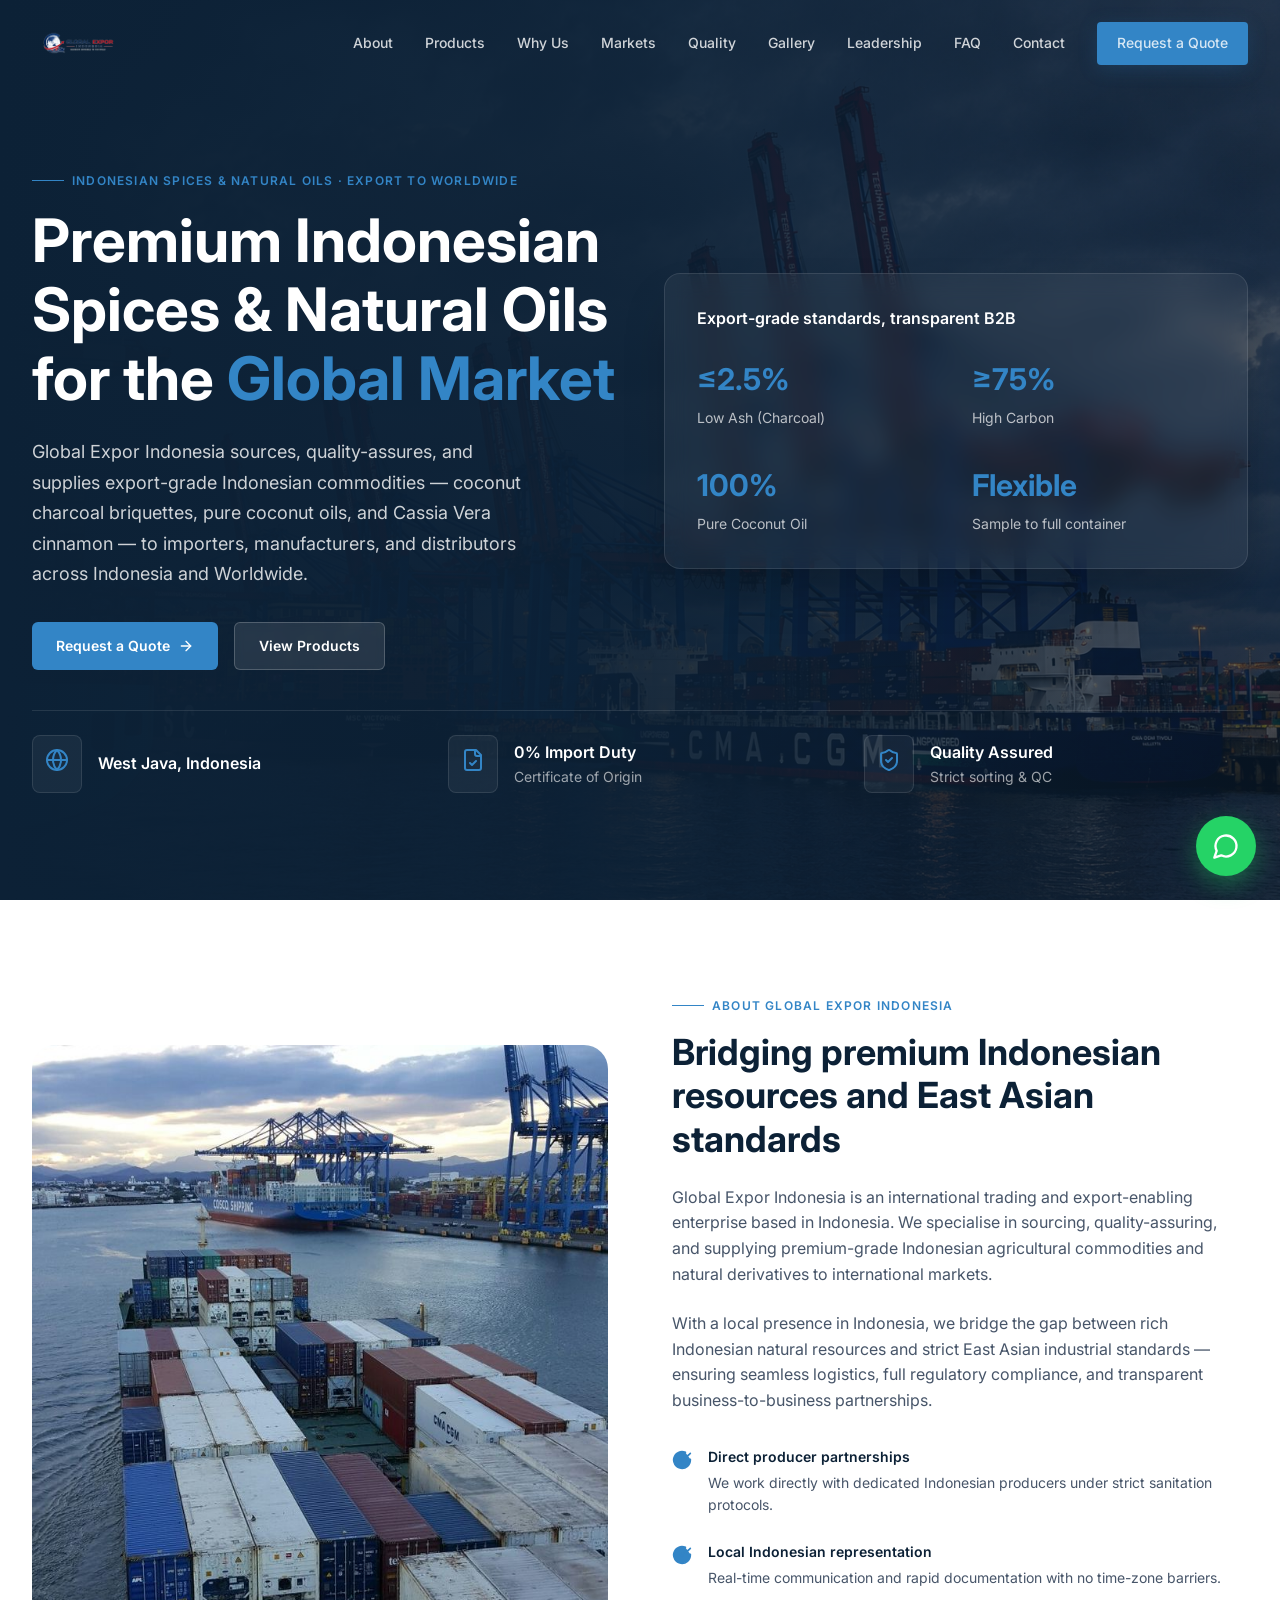
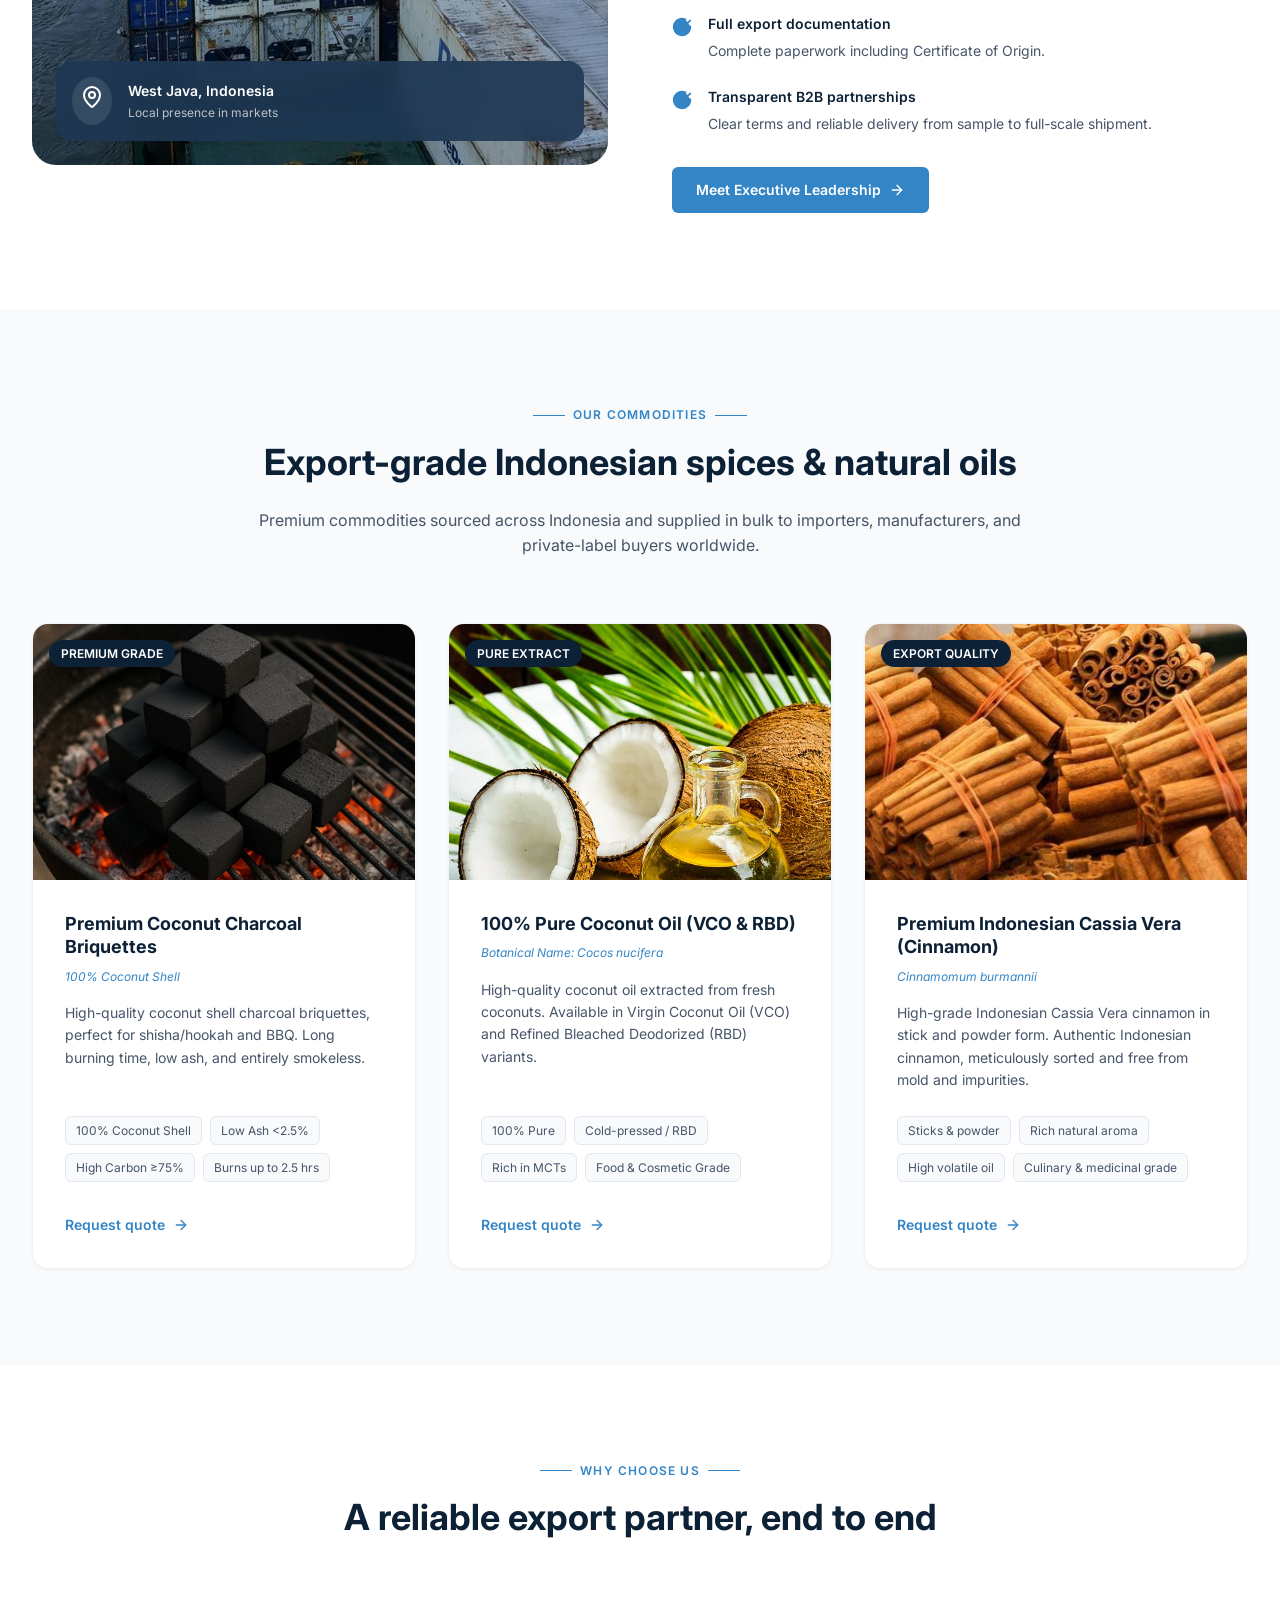
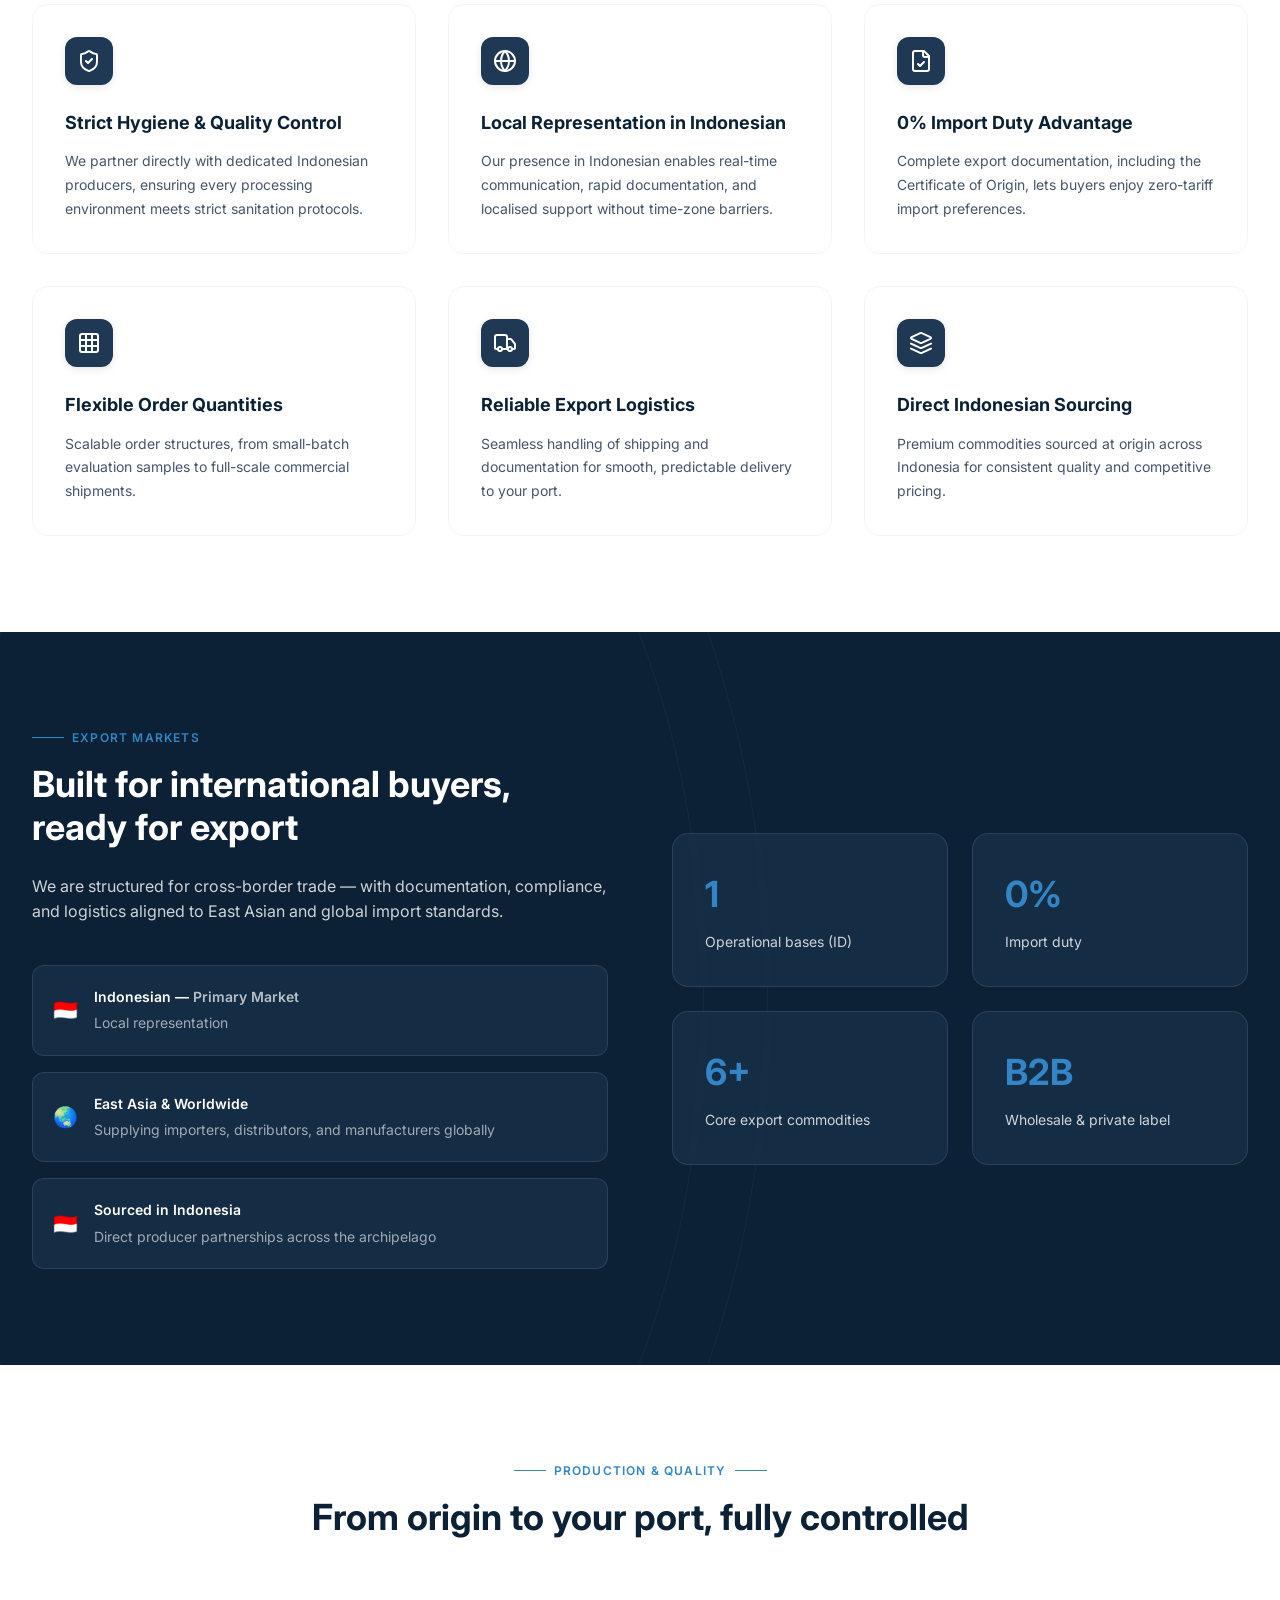
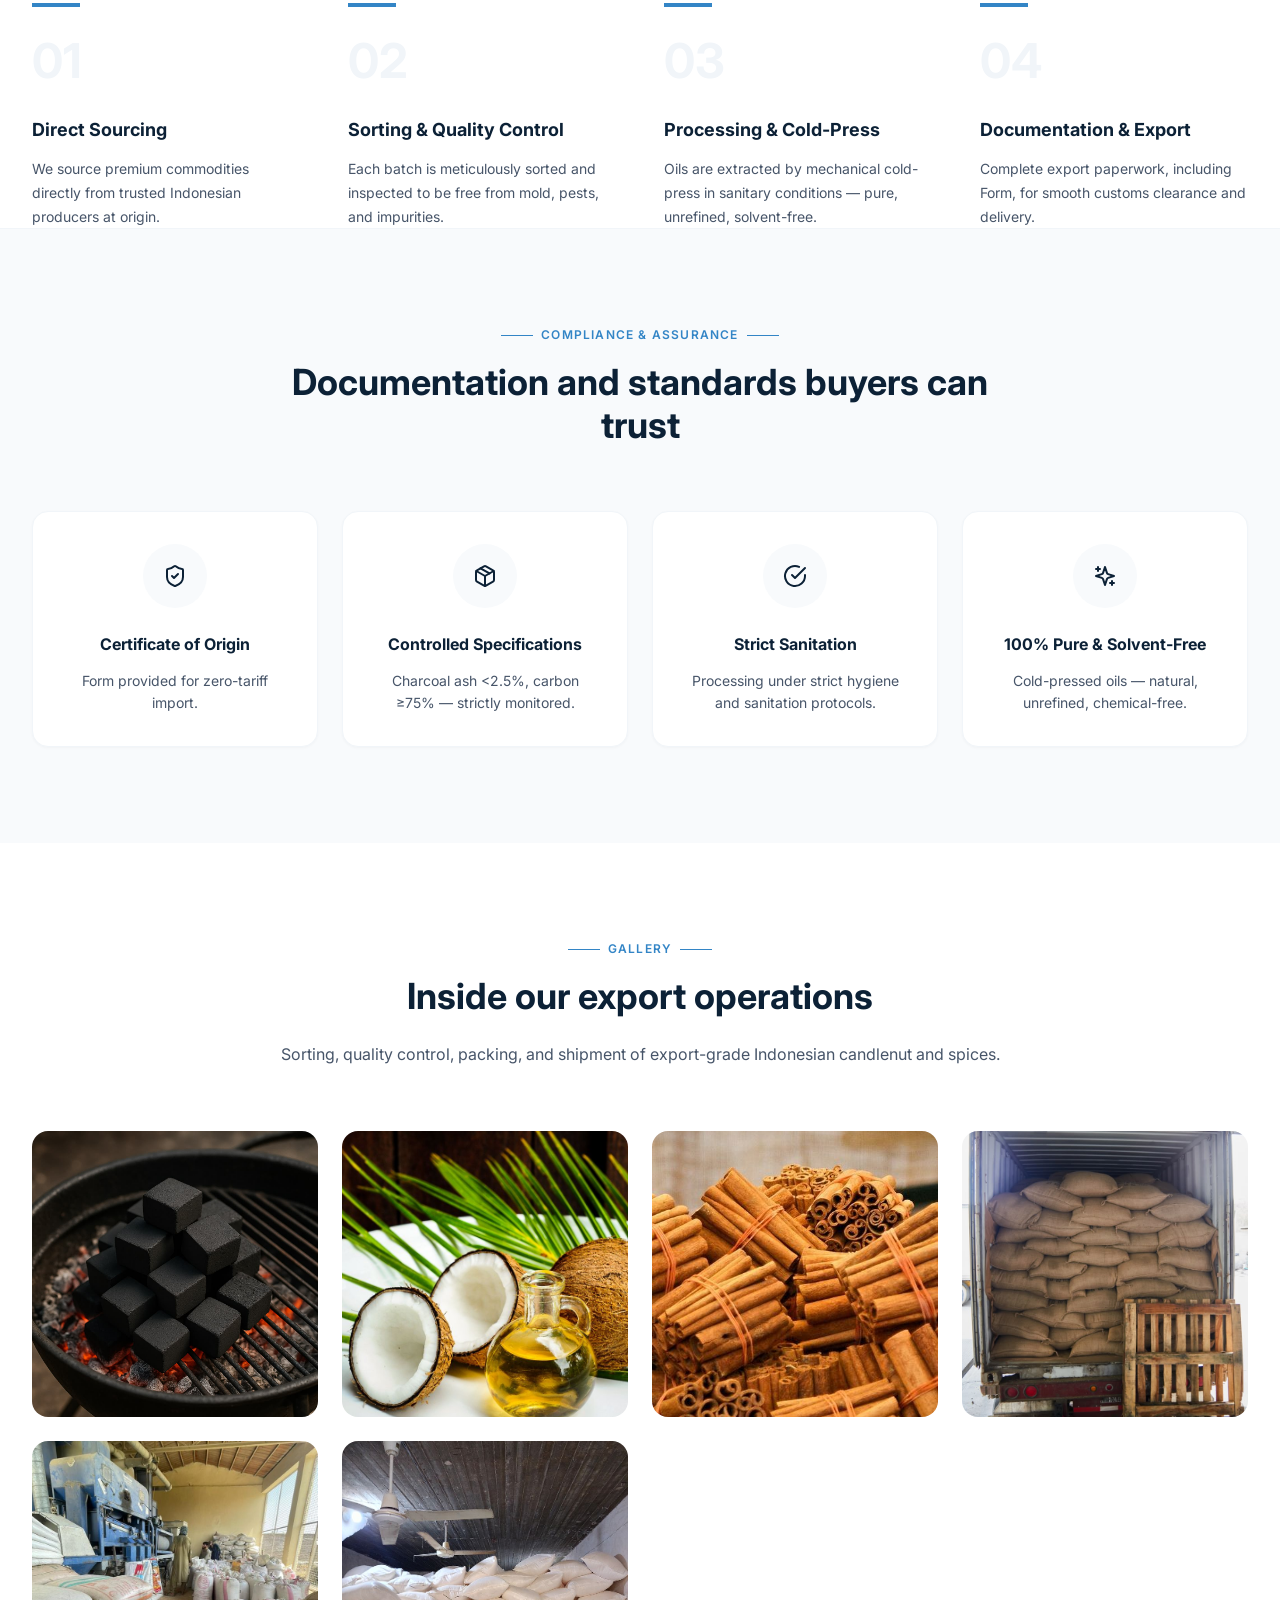
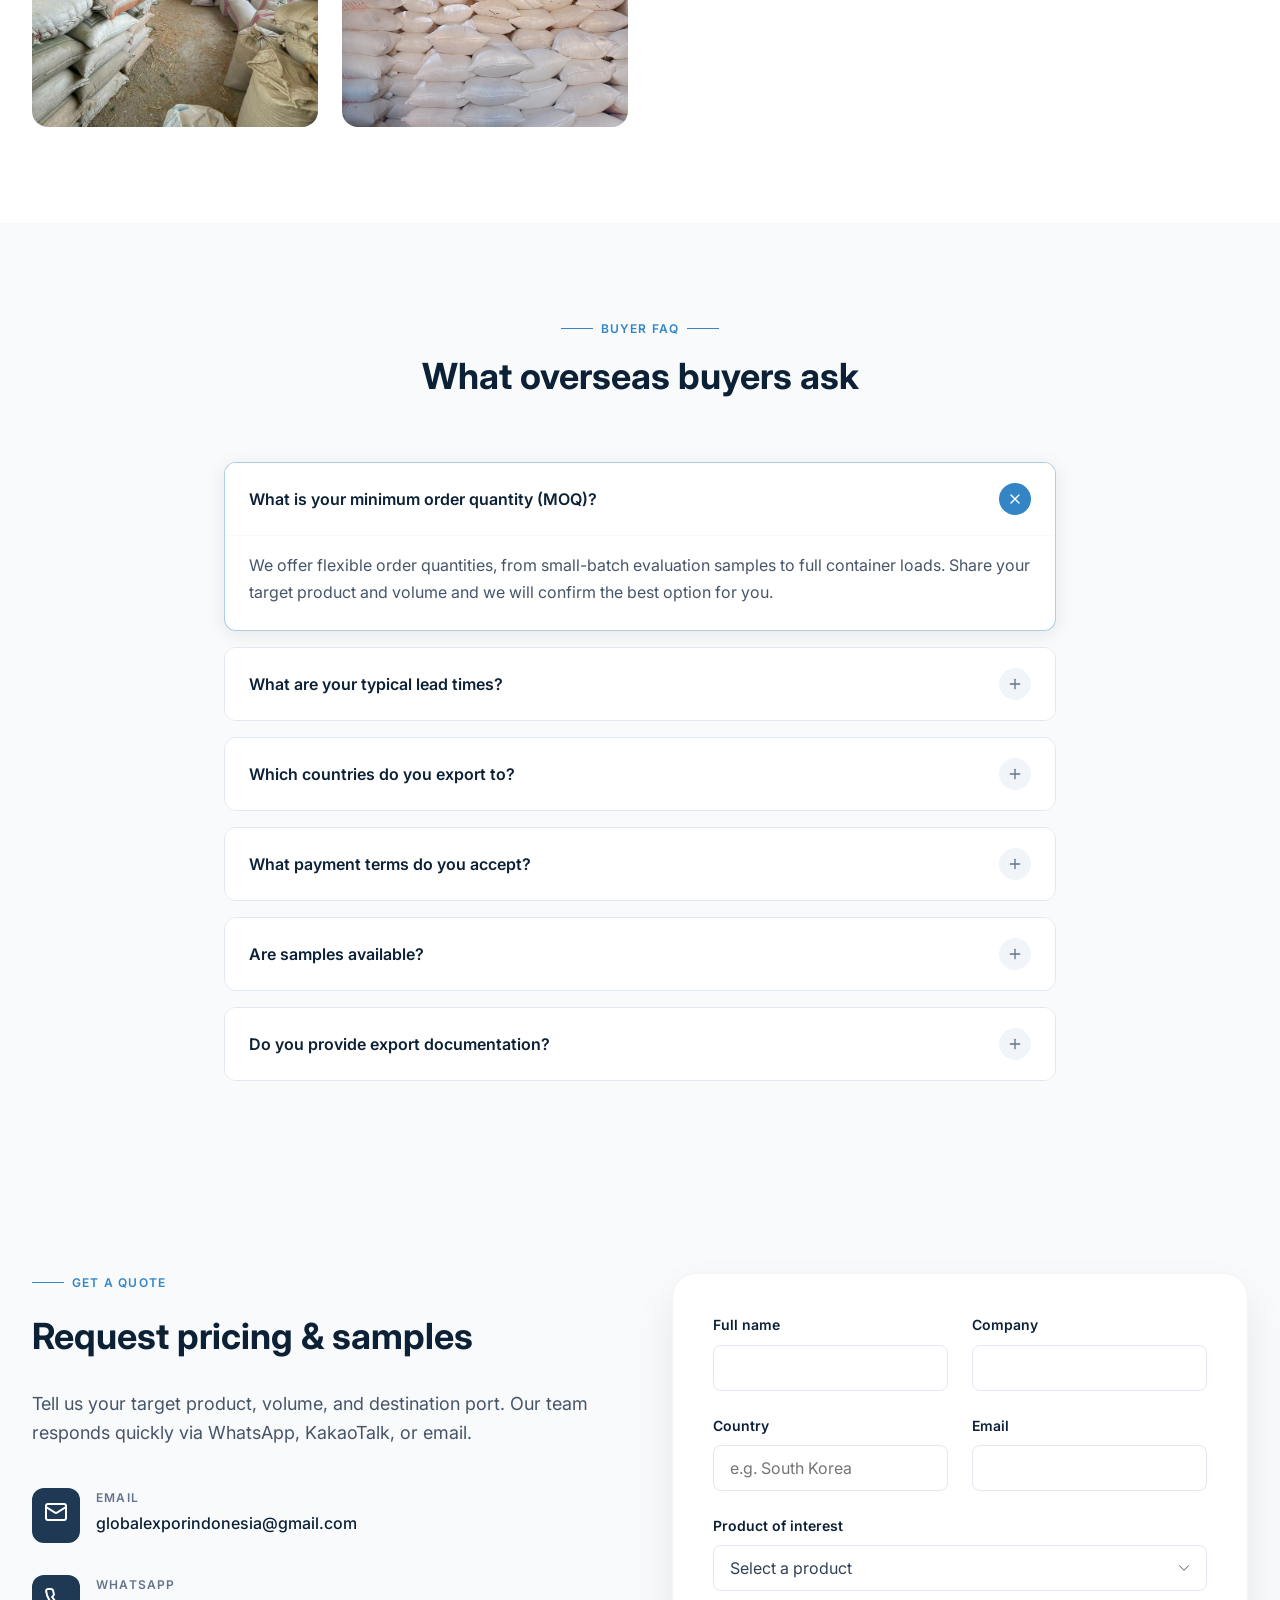
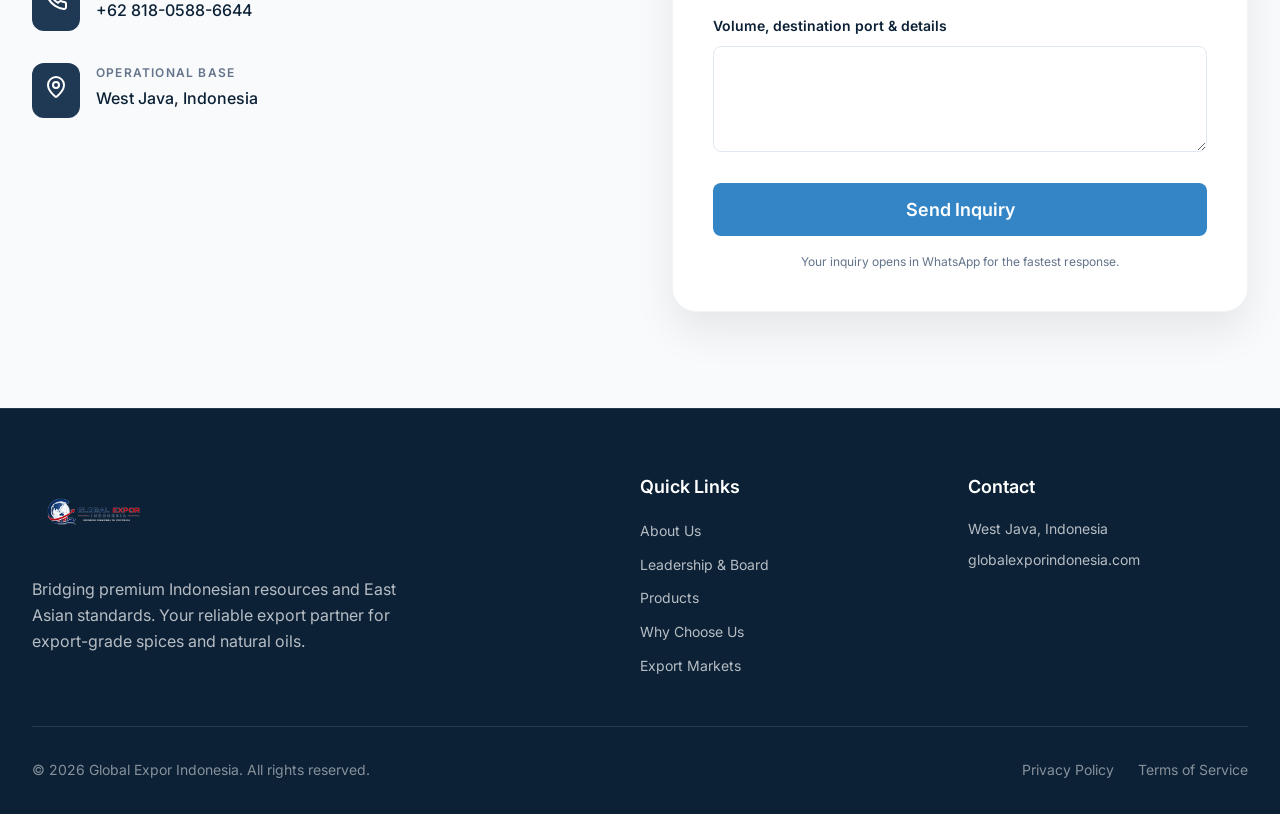
==== index.html @ 9be00cd7 "Update contact and WhatsApp number to 0818 0588 6644 across website" ====
<!DOCTYPE html>
<html lang="en">
<head>
    <meta charset="UTF-8">
    <meta name="viewport" content="width=device-width, initial-scale=1.0">
    <title>Global Expor Indonesia | Premium Spices & Natural Oils</title>
    <meta name="description" content="Bridging premium Indonesian resources and East Asian standards. Export-grade spices, candlenut, and cold-pressed oils.">

    <!-- Google Fonts - Inter -->
    <link rel="preconnect" href="https://fonts.googleapis.com">
    <link rel="preconnect" href="https://fonts.gstatic.com" crossorigin>
    <link href="https://fonts.googleapis.com/css2?family=Inter:wght@400;500;600;700;800&display=swap" rel="stylesheet">

    <!-- Link to external CSS -->
    <link rel="stylesheet" href="style.css">
</head>
<body>

    <!-- ========== NAVBAR ========== -->
    <nav id="navbar" class="navbar">
        <div class="container navbar-inner">
            <!-- Logo -->
            <a href="#" class="navbar-logo">
                <img src="assets/logo.png" alt="Global Expor Indonesia Logo" height="60">
            </a>

            <!-- Desktop Nav -->
            <div class="nav-links">
                <a href="#about">About</a>
                <a href="#products">Products</a>
                <a href="#why-us">Why Us</a>
                <a href="#markets">Markets</a>
                <a href="#quality">Quality</a>
                <a href="#gallery">Gallery</a>
                <a href="leadership.html">Leadership</a>
                <a href="#faq">FAQ</a>
                <a href="#contact">Contact</a>
                <a href="#contact" class="btn-accent nav-cta">Request a Quote</a>
            </div>

            <!-- Mobile Menu Button -->
            <button class="mobile-menu-btn" id="mobileMenuBtn" aria-label="Toggle menu">
                <svg id="menuIconOpen" xmlns="http://www.w3.org/2000/svg" width="24" height="24" viewBox="0 0 24 24" fill="none" stroke="currentColor" stroke-width="2" stroke-linecap="round" stroke-linejoin="round"><line x1="4" x2="20" y1="12" y2="12"/><line x1="4" x2="20" y1="6" y2="6"/><line x1="4" x2="20" y1="18" y2="18"/></svg>
                <svg id="menuIconClose" xmlns="http://www.w3.org/2000/svg" width="24" height="24" viewBox="0 0 24 24" fill="none" stroke="currentColor" stroke-width="2" stroke-linecap="round" stroke-linejoin="round" style="display:none;"><path d="M18 6 6 18"/><path d="m6 6 12 12"/></svg>
            </button>
        </div>

        <!-- Mobile Nav -->
        <div class="mobile-nav" id="mobileNav">
            <a href="#about">About</a>
            <a href="#products">Products</a>
            <a href="#why-us">Why Us</a>
            <a href="#markets">Markets</a>
            <a href="#quality">Quality</a>
            <a href="#gallery">Gallery</a>
            <a href="leadership.html">Leadership</a>
            <a href="#faq">FAQ</a>
            <a href="#contact">Contact</a>
            <a href="#contact" class="btn-accent mobile-cta">Request a Quote</a>
        </div>
    </nav>

    <!-- ========== HERO SECTION ========== -->
    <section id="hero" class="hero-section">
        <!-- Background Image with Overlay -->
        <div class="hero-bg" style="background-image: url('assets/background.png');"></div>
        <div class="hero-gradient"></div>

        <div class="container hero-content">
            <div class="hero-grid">

                <!-- Left Column - Text Content -->
                <div class="hero-text fade-in-left">
                    <div class="section-label">
                        <div class="label-line"></div>
                        <span>Indonesian Spices & Natural Oils · Export to Worldwide</span>
                    </div>

                    <h1>
                        Premium Indonesian Spices & Natural Oils for the <span class="text-accent">Global Market</span>
                    </h1>

                    <p class="hero-description">
                        Global Expor Indonesia sources, quality-assures, and supplies export-grade Indonesian commodities — coconut charcoal briquettes, pure coconut oils, and Cassia Vera cinnamon — to importers, manufacturers, and distributors across Indonesia and Worldwide.
                    </p>

                    <div class="hero-buttons">
                        <a href="#contact" class="btn-accent">
                            Request a Quote
                            <svg xmlns="http://www.w3.org/2000/svg" width="16" height="16" viewBox="0 0 24 24" fill="none" stroke="currentColor" stroke-width="2" stroke-linecap="round" stroke-linejoin="round"><path d="M5 12h14"/><path d="m12 5 7 7-7 7"/></svg>
                        </a>
                        <a href="#products" class="btn-ghost">View Products</a>
                    </div>
                </div>

                <!-- Right Column - Stats/Info Cards -->
                <div class="hero-stats fade-in-right">
                    <div class="stats-card">
                        <h3>Export-grade standards, transparent B2B</h3>
                        <div class="stats-grid">
                            <div>
                                <div class="stat-value">≤2.5%</div>
                                <div class="stat-label">Low Ash (Charcoal)</div>
                            </div>
                            <div>
                                <div class="stat-value">≥75%</div>
                                <div class="stat-label">High Carbon</div>
                            </div>
                            <div>
                                <div class="stat-value">100%</div>
                                <div class="stat-label">Pure Coconut Oil</div>
                            </div>
                            <div>
                                <div class="stat-value">Flexible</div>
                                <div class="stat-label">Sample to full container</div>
                            </div>
                        </div>
                    </div>
                </div>
            </div>

            <!-- Bottom Features -->
            <div class="hero-features fade-in-up">
                <div class="hero-feature">
                    <div class="feature-icon-box">
                        <svg xmlns="http://www.w3.org/2000/svg" width="24" height="24" viewBox="0 0 24 24" fill="none" stroke="currentColor" stroke-width="2" stroke-linecap="round" stroke-linejoin="round" class="icon-accent"><circle cx="12" cy="12" r="10"/><path d="M12 2a14.5 14.5 0 0 0 0 20 14.5 14.5 0 0 0 0-20"/><path d="M2 12h20"/></svg>
                    </div>
                    <div>
                        <div class="feature-title">West Java, Indonesia</div>
                    </div>
                </div>
                <div class="hero-feature">
                    <div class="feature-icon-box">
                        <svg xmlns="http://www.w3.org/2000/svg" width="24" height="24" viewBox="0 0 24 24" fill="none" stroke="currentColor" stroke-width="2" stroke-linecap="round" stroke-linejoin="round" class="icon-accent"><path d="M15 2H6a2 2 0 0 0-2 2v16a2 2 0 0 0 2 2h12a2 2 0 0 0 2-2V7Z"/><path d="M14 2v4a2 2 0 0 0 2 2h4"/><path d="m9 15 2 2 4-4"/></svg>
                    </div>
                    <div>
                        <div class="feature-title">0% Import Duty</div>
                        <div class="feature-sub">Certificate of Origin</div>
                    </div>
                </div>
                <div class="hero-feature">
                    <div class="feature-icon-box">
                        <svg xmlns="http://www.w3.org/2000/svg" width="24" height="24" viewBox="0 0 24 24" fill="none" stroke="currentColor" stroke-width="2" stroke-linecap="round" stroke-linejoin="round" class="icon-accent"><path d="M20 13c0 5-3.5 7.5-7.66 8.95a1 1 0 0 1-.67-.01C7.5 20.5 4 18 4 13V6a1 1 0 0 1 1-1c2 0 4.5-1.2 6.24-2.72a1.17 1.17 0 0 1 1.52 0C14.51 3.81 17 5 19 5a1 1 0 0 1 1 1z"/><path d="m9 12 2 2 4-4"/></svg>
                    </div>
                    <div>
                        <div class="feature-title">Quality Assured</div>
                        <div class="feature-sub">Strict sorting & QC</div>
                    </div>
                </div>
            </div>
        </div>
    </section>

    <!-- ========== ABOUT SECTION ========== -->
    <section id="about" class="section bg-white">
        <div class="container">
            <div class="about-grid">

                <!-- Left Column - Image -->
                <div class="about-image fade-in-up">
                    <div class="about-image-wrapper">
                        <img src="assets/logo2.jpeg" alt="Global Expor Indonesia Operations">
                        <!-- Floating Badge -->
                        <div class="about-badge">
                            <div class="badge-icon">
                                <svg xmlns="http://www.w3.org/2000/svg" width="24" height="24" viewBox="0 0 24 24" fill="none" stroke="currentColor" stroke-width="2" stroke-linecap="round" stroke-linejoin="round"><path d="M20 10c0 4.993-5.539 10.193-7.399 11.799a1 1 0 0 1-1.202 0C9.539 20.193 4 14.993 4 10a8 8 0 0 1 16 0"/><circle cx="12" cy="10" r="3"/></svg>
                            </div>
                            <div>
                                <div class="badge-title">West Java, Indonesia</div>
                                <div class="badge-sub">Local presence in markets</div>
                            </div>
                        </div>
                    </div>
                </div>

                <!-- Right Column - Text -->
                <div class="about-text fade-in-up" style="transition-delay: 0.2s;">
                    <div class="section-label">
                        <div class="label-line"></div>
                        <span>About Global Expor Indonesia</span>
                    </div>

                    <h2>Bridging premium Indonesian resources and East Asian standards</h2>

                    <p class="text-slate">
                        Global Expor Indonesia is an international trading and export-enabling enterprise based in Indonesia. We specialise in sourcing, quality-assuring, and supplying premium-grade Indonesian agricultural commodities and natural derivatives to international markets.
                    </p>
                    <p class="text-slate">
                        With a local presence in Indonesia, we bridge the gap between rich Indonesian natural resources and strict East Asian industrial standards — ensuring seamless logistics, full regulatory compliance, and transparent business-to-business partnerships.
                    </p>

                    <div class="about-features">
                        <div class="about-feature-item">
                            <div class="check-icon">
                                <svg xmlns="http://www.w3.org/2000/svg" width="20" height="20" viewBox="0 0 24 24" fill="#3385C6" stroke="#3385C6" stroke-width="2" stroke-linecap="round" stroke-linejoin="round"><path d="M22 11.08V12a10 10 0 1 1-5.93-9.14"/><path d="m9 11 3 3L22 4"/></svg>
                            </div>
                            <div>
                                <h4>Direct producer partnerships</h4>
                                <p>We work directly with dedicated Indonesian producers under strict sanitation protocols.</p>
                            </div>
                        </div>
                        <div class="about-feature-item">
                            <div class="check-icon">
                                <svg xmlns="http://www.w3.org/2000/svg" width="20" height="20" viewBox="0 0 24 24" fill="#3385C6" stroke="#3385C6" stroke-width="2" stroke-linecap="round" stroke-linejoin="round"><path d="M22 11.08V12a10 10 0 1 1-5.93-9.14"/><path d="m9 11 3 3L22 4"/></svg>
                            </div>
                            <div>
                                <h4>Local Indonesian representation</h4>
                                <p>Real-time communication and rapid documentation with no time-zone barriers.</p>
                            </div>
                        </div>
                        <div class="about-feature-item">
                            <div class="check-icon">
                                <svg xmlns="http://www.w3.org/2000/svg" width="20" height="20" viewBox="0 0 24 24" fill="#3385C6" stroke="#3385C6" stroke-width="2" stroke-linecap="round" stroke-linejoin="round"><path d="M22 11.08V12a10 10 0 1 1-5.93-9.14"/><path d="m9 11 3 3L22 4"/></svg>
                            </div>
                            <div>
                                <h4>Full export documentation</h4>
                                <p>Complete paperwork including Certificate of Origin.</p>
                            </div>
                        </div>
                        <div class="about-feature-item">
                            <div class="check-icon">
                                <svg xmlns="http://www.w3.org/2000/svg" width="20" height="20" viewBox="0 0 24 24" fill="#3385C6" stroke="#3385C6" stroke-width="2" stroke-linecap="round" stroke-linejoin="round"><path d="M22 11.08V12a10 10 0 1 1-5.93-9.14"/><path d="m9 11 3 3L22 4"/></svg>
                            </div>
                            <div>
                                <h4>Transparent B2B partnerships</h4>
                                <p>Clear terms and reliable delivery from sample to full-scale shipment.</p>
                            </div>
                        </div>
                    </div>

                    <div style="margin-top: 2rem;">
                        <a href="leadership.html" class="btn-accent" style="display: inline-flex;">
                            Meet Executive Leadership
                            <svg xmlns="http://www.w3.org/2000/svg" width="16" height="16" viewBox="0 0 24 24" fill="none" stroke="currentColor" stroke-width="2" stroke-linecap="round" stroke-linejoin="round"><path d="M5 12h14"/><path d="m12 5 7 7-7 7"/></svg>
                        </a>
                    </div>
                </div>

            </div>
        </div>
    </section>

    <!-- ========== PRODUCTS SECTION ========== -->
    <section id="products" class="section bg-slate-50">
        <div class="container">

            <!-- Section Header -->
            <div class="section-header fade-in-up">
                <div class="section-label centered">
                    <div class="label-line"></div>
                    <span>Our Commodities</span>
                    <div class="label-line"></div>
                </div>
                <h2>Export-grade Indonesian spices & natural oils</h2>
                <p class="text-slate">
                    Premium commodities sourced across Indonesia and supplied in bulk to importers, manufacturers, and private-label buyers worldwide.
                </p>
            </div>

            <!-- Products Grid -->
            <div class="products-grid">

                <!-- Product 1 -->
                <div class="product-card fade-in-up">
                    <div class="product-image">
                        <img src="assets/arang kelapa.jpg" alt="Premium Coconut Charcoal Briquettes">
                        <div class="product-badge">PREMIUM GRADE</div>
                    </div>
                    <div class="product-body">
                        <h3>Premium Coconut Charcoal Briquettes</h3>
                        <p class="product-scientific">100% Coconut Shell</p>
                        <p class="product-description">High-quality coconut shell charcoal briquettes, perfect for shisha/hookah and BBQ. Long burning time, low ash, and entirely smokeless.</p>
                        <div class="product-specs">
                            <span class="spec-tag">100% Coconut Shell</span>
                            <span class="spec-tag">Low Ash &lt;2.5%</span>
                            <span class="spec-tag">High Carbon ≥75%</span>
                            <span class="spec-tag">Burns up to 2.5 hrs</span>
                        </div>
                        <a href="#contact" class="product-link">
                            Request quote
                            <svg xmlns="http://www.w3.org/2000/svg" width="16" height="16" viewBox="0 0 24 24" fill="none" stroke="currentColor" stroke-width="2" stroke-linecap="round" stroke-linejoin="round"><path d="M5 12h14"/><path d="m12 5 7 7-7 7"/></svg>
                        </a>
                    </div>
                </div>

                <!-- Product 2 -->
                <div class="product-card fade-in-up" style="transition-delay: 0.1s;">
                    <div class="product-image">
                        <img src="assets/coconut oil.jpg" alt="100% Pure Coconut Oil">
                        <div class="product-badge">PURE EXTRACT</div>
                    </div>
                    <div class="product-body">
                        <h3>100% Pure Coconut Oil (VCO & RBD)</h3>
                        <p class="product-scientific">Botanical Name: Cocos nucifera</p>
                        <p class="product-description">High-quality coconut oil extracted from fresh coconuts. Available in Virgin Coconut Oil (VCO) and Refined Bleached Deodorized (RBD) variants.</p>
                        <div class="product-specs">
                            <span class="spec-tag">100% Pure</span>
                            <span class="spec-tag">Cold-pressed / RBD</span>
                            <span class="spec-tag">Rich in MCTs</span>
                            <span class="spec-tag">Food & Cosmetic Grade</span>
                        </div>
                        <a href="#contact" class="product-link">
                            Request quote
                            <svg xmlns="http://www.w3.org/2000/svg" width="16" height="16" viewBox="0 0 24 24" fill="none" stroke="currentColor" stroke-width="2" stroke-linecap="round" stroke-linejoin="round"><path d="M5 12h14"/><path d="m12 5 7 7-7 7"/></svg>
                        </a>
                    </div>
                </div>

                <!-- Product 3 -->
                <div class="product-card fade-in-up" style="transition-delay: 0.2s;">
                    <div class="product-image">
                        <img src="assets/kayu manis.jpg" alt="Premium Indonesian Cassia Vera">
                        <div class="product-badge">EXPORT QUALITY</div>
                    </div>
                    <div class="product-body">
                        <h3>Premium Indonesian Cassia Vera (Cinnamon)</h3>
                        <p class="product-scientific">Cinnamomum burmannii</p>
                        <p class="product-description">High-grade Indonesian Cassia Vera cinnamon in stick and powder form. Authentic Indonesian cinnamon, meticulously sorted and free from mold and impurities.</p>
                        <div class="product-specs">
                            <span class="spec-tag">Sticks & powder</span>
                            <span class="spec-tag">Rich natural aroma</span>
                            <span class="spec-tag">High volatile oil</span>
                            <span class="spec-tag">Culinary & medicinal grade</span>
                        </div>
                        <a href="#contact" class="product-link">
                            Request quote
                            <svg xmlns="http://www.w3.org/2000/svg" width="16" height="16" viewBox="0 0 24 24" fill="none" stroke="currentColor" stroke-width="2" stroke-linecap="round" stroke-linejoin="round"><path d="M5 12h14"/><path d="m12 5 7 7-7 7"/></svg>
                        </a>
                    </div>
                </div>

            </div>
        </div>
    </section>

    <!-- ========== WHY US SECTION ========== -->
    <section id="why-us" class="section bg-white">
        <div class="container">

            <!-- Section Header -->
            <div class="section-header fade-in-up">
                <div class="section-label centered">
                    <div class="label-line"></div>
                    <span>Why Choose Us</span>
                    <div class="label-line"></div>
                </div>
                <h2>A reliable export partner, end to end</h2>
            </div>

            <!-- Reasons Grid -->
            <div class="reasons-grid">
                <div class="reason-card fade-in-up">
                    <div class="reason-icon">
                        <svg xmlns="http://www.w3.org/2000/svg" width="24" height="24" viewBox="0 0 24 24" fill="none" stroke="currentColor" stroke-width="2" stroke-linecap="round" stroke-linejoin="round"><path d="M20 13c0 5-3.5 7.5-7.66 8.95a1 1 0 0 1-.67-.01C7.5 20.5 4 18 4 13V6a1 1 0 0 1 1-1c2 0 4.5-1.2 6.24-2.72a1.17 1.17 0 0 1 1.52 0C14.51 3.81 17 5 19 5a1 1 0 0 1 1 1z"/><path d="m9 12 2 2 4-4"/></svg>
                    </div>
                    <h3>Strict Hygiene & Quality Control</h3>
                    <p>We partner directly with dedicated Indonesian producers, ensuring every processing environment meets strict sanitation protocols.</p>
                </div>
                <div class="reason-card fade-in-up" style="transition-delay: 0.1s;">
                    <div class="reason-icon">
                        <svg xmlns="http://www.w3.org/2000/svg" width="24" height="24" viewBox="0 0 24 24" fill="none" stroke="currentColor" stroke-width="2" stroke-linecap="round" stroke-linejoin="round"><circle cx="12" cy="12" r="10"/><path d="M12 2a14.5 14.5 0 0 0 0 20 14.5 14.5 0 0 0 0-20"/><path d="M2 12h20"/></svg>
                    </div>
                    <h3>Local Representation in Indonesian</h3>
                    <p>Our presence in Indonesian enables real-time communication, rapid documentation, and localised support without time-zone barriers.</p>
                </div>
                <div class="reason-card fade-in-up" style="transition-delay: 0.2s;">
                    <div class="reason-icon">
                        <svg xmlns="http://www.w3.org/2000/svg" width="24" height="24" viewBox="0 0 24 24" fill="none" stroke="currentColor" stroke-width="2" stroke-linecap="round" stroke-linejoin="round"><path d="M15 2H6a2 2 0 0 0-2 2v16a2 2 0 0 0 2 2h12a2 2 0 0 0 2-2V7Z"/><path d="M14 2v4a2 2 0 0 0 2 2h4"/><path d="m9 15 2 2 4-4"/></svg>
                    </div>
                    <h3>0% Import Duty Advantage</h3>
                    <p>Complete export documentation, including the Certificate of Origin, lets buyers enjoy zero-tariff import preferences.</p>
                </div>
                <div class="reason-card fade-in-up" style="transition-delay: 0.3s;">
                    <div class="reason-icon">
                        <svg xmlns="http://www.w3.org/2000/svg" width="24" height="24" viewBox="0 0 24 24" fill="none" stroke="currentColor" stroke-width="2" stroke-linecap="round" stroke-linejoin="round"><rect width="18" height="18" x="3" y="3" rx="2"/><path d="M3 9h18"/><path d="M3 15h18"/><path d="M9 3v18"/><path d="M15 3v18"/></svg>
                    </div>
                    <h3>Flexible Order Quantities</h3>
                    <p>Scalable order structures, from small-batch evaluation samples to full-scale commercial shipments.</p>
                </div>
                <div class="reason-card fade-in-up" style="transition-delay: 0.4s;">
                    <div class="reason-icon">
                        <svg xmlns="http://www.w3.org/2000/svg" width="24" height="24" viewBox="0 0 24 24" fill="none" stroke="currentColor" stroke-width="2" stroke-linecap="round" stroke-linejoin="round"><path d="M14 18V6a2 2 0 0 0-2-2H4a2 2 0 0 0-2 2v11a1 1 0 0 0 1 1h2"/><path d="M15 18H9"/><path d="M19 18h2a1 1 0 0 0 1-1v-3.65a1 1 0 0 0-.22-.624l-3.48-4.35A1 1 0 0 0 17.52 8H14"/><circle cx="17" cy="18" r="2"/><circle cx="7" cy="18" r="2"/></svg>
                    </div>
                    <h3>Reliable Export Logistics</h3>
                    <p>Seamless handling of shipping and documentation for smooth, predictable delivery to your port.</p>
                </div>
                <div class="reason-card fade-in-up" style="transition-delay: 0.5s;">
                    <div class="reason-icon">
                        <svg xmlns="http://www.w3.org/2000/svg" width="24" height="24" viewBox="0 0 24 24" fill="none" stroke="currentColor" stroke-width="2" stroke-linecap="round" stroke-linejoin="round"><path d="m12.83 2.18a2 2 0 0 0-1.66 0L2.6 6.08a1 1 0 0 0 0 1.83l8.58 3.91a2 2 0 0 0 1.66 0l8.58-3.9a1 1 0 0 0 0-1.83Z"/><path d="m22 17.65-9.17 4.16a2 2 0 0 1-1.66 0L2 17.65"/><path d="m22 12.65-9.17 4.16a2 2 0 0 1-1.66 0L2 12.65"/></svg>
                    </div>
                    <h3>Direct Indonesian Sourcing</h3>
                    <p>Premium commodities sourced at origin across Indonesia for consistent quality and competitive pricing.</p>
                </div>
            </div>
        </div>
    </section>

    <!-- ========== MARKETS SECTION ========== -->
    <section id="markets" class="section bg-primary markets-section">

        <!-- Background Decorative Pattern -->
        <div class="markets-bg-pattern">
            <div class="markets-circle markets-circle-1"></div>
            <div class="markets-circle markets-circle-2"></div>
        </div>

        <div class="container markets-content">
            <div class="markets-grid">

                <!-- Left Column - Markets Info -->
                <div class="fade-in-left">
                    <div class="section-label">
                        <div class="label-line"></div>
                        <span>Export Markets</span>
                    </div>

                    <h2 class="text-white">Built for international buyers, ready for export</h2>

                    <p class="text-white-80">
                        We are structured for cross-border trade — with documentation, compliance, and logistics aligned to East Asian and global import standards.
                    </p>

                    <div class="market-items">
                        <div class="market-item">
                            <div class="market-emoji">🇮🇩</div>
                            <div>
                                <h4><span class="text-white">Indonesian</span> — <span class="text-white-70">Primary Market</span></h4>
                                <p>Local representation</p>
                            </div>
                        </div>
                        <div class="market-item">
                            <div class="market-emoji">🌏</div>
                            <div>
                                <h4>East Asia & Worldwide</h4>
                                <p>Supplying importers, distributors, and manufacturers globally</p>
                            </div>
                        </div>
                        <div class="market-item">
                            <div class="market-emoji">🇮🇩</div>
                            <div>
                                <h4>Sourced in Indonesia</h4>
                                <p>Direct producer partnerships across the archipelago</p>
                            </div>
                        </div>
                    </div>
                </div>

                <!-- Right Column - Stats Grid -->
                <div class="markets-stats fade-in-right">
                    <div class="market-stat-card">
                        <div class="market-stat-value">1</div>
                        <div class="market-stat-label">Operational bases (ID)</div>
                    </div>
                    <div class="market-stat-card">
                        <div class="market-stat-value">0%</div>
                        <div class="market-stat-label">Import duty</div>
                    </div>
                    <div class="market-stat-card">
                        <div class="market-stat-value">6+</div>
                        <div class="market-stat-label">Core export commodities</div>
                    </div>
                    <div class="market-stat-card">
                        <div class="market-stat-value">B2B</div>
                        <div class="market-stat-label">Wholesale & private label</div>
                    </div>
                </div>
            </div>
        </div>
    </section>

    <!-- ========== QUALITY SECTION ========== -->
    <section id="quality" class="bg-white">

        <!-- Top Part - Process -->
        <div class="section bg-white" style="padding-bottom: 0;">
            <div class="container">
                <div class="section-header fade-in-up">
                    <div class="section-label centered">
                        <div class="label-line"></div>
                        <span>Production & Quality</span>
                        <div class="label-line"></div>
                    </div>
                    <h2>From origin to your port, fully controlled</h2>
                </div>

                <div class="process-grid">
                    <div class="process-step fade-in-up">
                        <div class="process-bar"></div>
                        <div class="process-num">01</div>
                        <h3>Direct Sourcing</h3>
                        <p>We source premium commodities directly from trusted Indonesian producers at origin.</p>
                    </div>
                    <div class="process-step fade-in-up" style="transition-delay: 0.1s;">
                        <div class="process-bar"></div>
                        <div class="process-num">02</div>
                        <h3>Sorting & Quality Control</h3>
                        <p>Each batch is meticulously sorted and inspected to be free from mold, pests, and impurities.</p>
                    </div>
                    <div class="process-step fade-in-up" style="transition-delay: 0.2s;">
                        <div class="process-bar"></div>
                        <div class="process-num">03</div>
                        <h3>Processing & Cold-Press</h3>
                        <p>Oils are extracted by mechanical cold-press in sanitary conditions — pure, unrefined, solvent-free.</p>
                    </div>
                    <div class="process-step fade-in-up" style="transition-delay: 0.3s;">
                        <div class="process-bar"></div>
                        <div class="process-num">04</div>
                        <h3>Documentation & Export</h3>
                        <p>Complete export paperwork, including Form, for smooth customs clearance and delivery.</p>
                    </div>
                </div>
            </div>
        </div>

        <!-- Bottom Part - Assurance -->
        <div class="section bg-slate-50 quality-assurance">
            <div class="container">
                <div class="section-header fade-in-up">
                    <div class="section-label centered">
                        <div class="label-line"></div>
                        <span>Compliance & Assurance</span>
                        <div class="label-line"></div>
                    </div>
                    <h2>Documentation and standards buyers can trust</h2>
                </div>

                <div class="assurance-grid">
                    <div class="assurance-card fade-in-up">
                        <div class="assurance-icon">
                            <svg xmlns="http://www.w3.org/2000/svg" width="24" height="24" viewBox="0 0 24 24" fill="none" stroke="currentColor" stroke-width="2" stroke-linecap="round" stroke-linejoin="round"><path d="M20 13c0 5-3.5 7.5-7.66 8.95a1 1 0 0 1-.67-.01C7.5 20.5 4 18 4 13V6a1 1 0 0 1 1-1c2 0 4.5-1.2 6.24-2.72a1.17 1.17 0 0 1 1.52 0C14.51 3.81 17 5 19 5a1 1 0 0 1 1 1z"/><path d="m9 12 2 2 4-4"/></svg>
                        </div>
                        <h3>Certificate of Origin</h3>
                        <p>Form provided for zero-tariff import.</p>
                    </div>
                    <div class="assurance-card fade-in-up" style="transition-delay: 0.1s;">
                        <div class="assurance-icon">
                            <svg xmlns="http://www.w3.org/2000/svg" width="24" height="24" viewBox="0 0 24 24" fill="none" stroke="currentColor" stroke-width="2" stroke-linecap="round" stroke-linejoin="round"><path d="m7.5 4.27 9 5.15"/><path d="M21 8a2 2 0 0 0-1-1.73l-7-4a2 2 0 0 0-2 0l-7 4A2 2 0 0 0 3 8v8a2 2 0 0 0 1 1.73l7 4a2 2 0 0 0 2 0l7-4A2 2 0 0 0 21 16Z"/><path d="m3.3 7 8.7 5 8.7-5"/><path d="M12 22V12"/></svg>
                        </div>
                        <h3>Controlled Specifications</h3>
                        <p>Charcoal ash &lt;2.5%, carbon ≥75% — strictly monitored.</p>
                    </div>
                    <div class="assurance-card fade-in-up" style="transition-delay: 0.2s;">
                        <div class="assurance-icon">
                            <svg xmlns="http://www.w3.org/2000/svg" width="24" height="24" viewBox="0 0 24 24" fill="none" stroke="currentColor" stroke-width="2" stroke-linecap="round" stroke-linejoin="round"><path d="M22 11.08V12a10 10 0 1 1-5.93-9.14"/><path d="m9 11 3 3L22 4"/></svg>
                        </div>
                        <h3>Strict Sanitation</h3>
                        <p>Processing under strict hygiene and sanitation protocols.</p>
                    </div>
                    <div class="assurance-card fade-in-up" style="transition-delay: 0.3s;">
                        <div class="assurance-icon">
                            <svg xmlns="http://www.w3.org/2000/svg" width="24" height="24" viewBox="0 0 24 24" fill="none" stroke="currentColor" stroke-width="2" stroke-linecap="round" stroke-linejoin="round"><path d="m12 3-1.912 5.813a2 2 0 0 1-1.275 1.275L3 12l5.813 1.912a2 2 0 0 1 1.275 1.275L12 21l1.912-5.813a2 2 0 0 1 1.275-1.275L21 12l-5.813-1.912a2 2 0 0 1-1.275-1.275L12 3Z"/><path d="M5 3v4"/><path d="M19 17v4"/><path d="M3 5h4"/><path d="M17 19h4"/></svg>
                        </div>
                        <h3>100% Pure & Solvent-Free</h3>
                        <p>Cold-pressed oils — natural, unrefined, chemical-free.</p>
                    </div>
                </div>
            </div>
        </div>
    </section>

    <!-- ========== GALLERY SECTION ========== -->
    <section id="gallery" class="section bg-white">
        <div class="container">

            <!-- Section Header -->
            <div class="section-header fade-in-up">
                <div class="section-label centered">
                    <div class="label-line"></div>
                    <span>Gallery</span>
                    <div class="label-line"></div>
                </div>
                <h2>Inside our export operations</h2>
                <p class="text-slate">
                    Sorting, quality control, packing, and shipment of export-grade Indonesian candlenut and spices.
                </p>
            </div>

            <!-- Gallery Grid -->
            <div class="gallery-grid">
                <div class="gallery-item fade-in-up">
                    <img src="assets/arang kelapa.jpg" alt="Arang Kelapa">
                    <div class="gallery-overlay">
                        <span>Arang Kelapa</span>
                    </div>
                </div>
                <div class="gallery-item fade-in-up" style="transition-delay: 0.05s;">
                    <img src="assets/coconut oil.jpg" alt="Coconut Oil">
                    <div class="gallery-overlay">
                        <span>Coconut Oil</span>
                    </div>
                </div>
                <div class="gallery-item fade-in-up" style="transition-delay: 0.1s;">
                    <img src="assets/kayu manis.jpg" alt="Kayu Manis">
                    <div class="gallery-overlay">
                        <span>Kayu Manis</span>
                    </div>
                </div>
                <div class="gallery-item fade-in-up" style="transition-delay: 0.15s;">
                    <img src="assets/galery/Cafe Imports.jpeg" alt="Cafe Imports">
                    <div class="gallery-overlay">
                        <span>Cafe Imports</span>
                    </div>
                </div>
                <div class="gallery-item fade-in-up" style="transition-delay: 0.2s;">
                    <img src="assets/galery/_ (5).jpeg" alt="Gallery Image 5">
                </div>
                <div class="gallery-item fade-in-up" style="transition-delay: 0.25s;">
                    <img src="assets/galery/_ (6).jpeg" alt="Gallery Image 6">
                </div>
            </div>
        </div>
    </section>

    <!-- ========== FAQ SECTION ========== -->
    <section id="faq" class="section bg-slate-50">
        <div class="container-sm">

            <!-- Section Header -->
            <div class="section-header fade-in-up">
                <div class="section-label centered">
                    <div class="label-line"></div>
                    <span>Buyer FAQ</span>
                    <div class="label-line"></div>
                </div>
                <h2>What overseas buyers ask</h2>
            </div>

            <!-- FAQ Accordion -->
            <div class="faq-list">
                <div class="faq-item active fade-in-up">
                    <button class="faq-question" onclick="toggleFAQ(this)">
                        <span>What is your minimum order quantity (MOQ)?</span>
                        <div class="faq-icon"><svg xmlns="http://www.w3.org/2000/svg" width="16" height="16" viewBox="0 0 24 24" fill="none" stroke="currentColor" stroke-width="2" stroke-linecap="round" stroke-linejoin="round"><path d="M18 6 6 18"/><path d="m6 6 12 12"/></svg></div>
                    </button>
                    <div class="faq-answer">
                        <p>We offer flexible order quantities, from small-batch evaluation samples to full container loads. Share your target product and volume and we will confirm the best option for you.</p>
                    </div>
                </div>
                <div class="faq-item fade-in-up" style="transition-delay: 0.1s;">
                    <button class="faq-question" onclick="toggleFAQ(this)">
                        <span>What are your typical lead times?</span>
                        <div class="faq-icon"><svg xmlns="http://www.w3.org/2000/svg" width="16" height="16" viewBox="0 0 24 24" fill="none" stroke="currentColor" stroke-width="2" stroke-linecap="round" stroke-linejoin="round"><line x1="12" x2="12" y1="5" y2="19"/><line x1="5" x2="19" y1="12" y2="12"/></svg></div>
                    </button>
                    <div class="faq-answer">
                        <p>Lead times depend on the product and volume. Sample orders ship quickly, and a precise schedule is confirmed with every quotation.</p>
                    </div>
                </div>
                <div class="faq-item fade-in-up" style="transition-delay: 0.2s;">
                    <button class="faq-question" onclick="toggleFAQ(this)">
                        <span>Which countries do you export to?</span>
                        <div class="faq-icon"><svg xmlns="http://www.w3.org/2000/svg" width="16" height="16" viewBox="0 0 24 24" fill="none" stroke="currentColor" stroke-width="2" stroke-linecap="round" stroke-linejoin="round"><line x1="12" x2="12" y1="5" y2="19"/><line x1="5" x2="19" y1="12" y2="12"/></svg></div>
                    </button>
                    <div class="faq-answer">
                        <p>South Korea is our primary market, and we supply importers, distributors, and manufacturers worldwide.</p>
                    </div>
                </div>
                <div class="faq-item fade-in-up" style="transition-delay: 0.3s;">
                    <button class="faq-question" onclick="toggleFAQ(this)">
                        <span>What payment terms do you accept?</span>
                        <div class="faq-icon"><svg xmlns="http://www.w3.org/2000/svg" width="16" height="16" viewBox="0 0 24 24" fill="none" stroke="currentColor" stroke-width="2" stroke-linecap="round" stroke-linejoin="round"><line x1="12" x2="12" y1="5" y2="19"/><line x1="5" x2="19" y1="12" y2="12"/></svg></div>
                    </button>
                    <div class="faq-answer">
                        <p>We work with internationally accepted B2B payment terms, agreed per order and confirmed during quotation.</p>
                    </div>
                </div>
                <div class="faq-item fade-in-up" style="transition-delay: 0.4s;">
                    <button class="faq-question" onclick="toggleFAQ(this)">
                        <span>Are samples available?</span>
                        <div class="faq-icon"><svg xmlns="http://www.w3.org/2000/svg" width="16" height="16" viewBox="0 0 24 24" fill="none" stroke="currentColor" stroke-width="2" stroke-linecap="round" stroke-linejoin="round"><line x1="12" x2="12" y1="5" y2="19"/><line x1="5" x2="19" y1="12" y2="12"/></svg></div>
                    </button>
                    <div class="faq-answer">
                        <p>Yes. We support small-batch evaluation samples so buyers can assess quality before committing to commercial volumes.</p>
                    </div>
                </div>
                <div class="faq-item fade-in-up" style="transition-delay: 0.5s;">
                    <button class="faq-question" onclick="toggleFAQ(this)">
                        <span>Do you provide export documentation?</span>
                        <div class="faq-icon"><svg xmlns="http://www.w3.org/2000/svg" width="16" height="16" viewBox="0 0 24 24" fill="none" stroke="currentColor" stroke-width="2" stroke-linecap="round" stroke-linejoin="round"><line x1="12" x2="12" y1="5" y2="19"/><line x1="5" x2="19" y1="12" y2="12"/></svg></div>
                    </button>
                    <div class="faq-answer">
                        <p>Yes. We provide complete export documentation, including the Certificate of Origin (Form IK-CEPA) for zero-tariff import into South Korea.</p>
                    </div>
                </div>
            </div>
        </div>
    </section>

    <!-- ========== CONTACT SECTION ========== -->
    <section id="contact" class="section bg-slate-50">
        <div class="container">
            <div class="contact-grid">

                <!-- Left Column - Info -->
                <div class="contact-info fade-in-left">
                    <div class="section-label">
                        <div class="label-line"></div>
                        <span>Get a Quote</span>
                    </div>

                    <h2>Request pricing & samples</h2>

                    <p class="contact-desc text-slate">
                        Tell us your target product, volume, and destination port. Our team responds quickly via WhatsApp, KakaoTalk, or email.
                    </p>

                    <div class="contact-details">
                        <div class="contact-detail-item">
                            <div class="contact-icon">
                                <svg xmlns="http://www.w3.org/2000/svg" width="24" height="24" viewBox="0 0 24 24" fill="none" stroke="currentColor" stroke-width="2" stroke-linecap="round" stroke-linejoin="round"><rect width="20" height="16" x="2" y="4" rx="2"/><path d="m22 7-8.97 5.7a1.94 1.94 0 0 1-2.06 0L2 7"/></svg>
                            </div>
                            <div>
                                <div class="contact-label">EMAIL</div>
                                <div class="contact-value">globalexporindonesia@gmail.com</div>
                            </div>
                        </div>
                        <div class="contact-detail-item">
                            <div class="contact-icon">
                                <svg xmlns="http://www.w3.org/2000/svg" width="24" height="24" viewBox="0 0 24 24" fill="none" stroke="currentColor" stroke-width="2" stroke-linecap="round" stroke-linejoin="round"><path d="M22 16.92v3a2 2 0 0 1-2.18 2 19.79 19.79 0 0 1-8.63-3.07 19.5 19.5 0 0 1-6-6 19.79 19.79 0 0 1-3.07-8.67A2 2 0 0 1 4.11 2h3a2 2 0 0 1 2 1.72 12.84 12.84 0 0 0 .7 2.81 2 2 0 0 1-.45 2.11L8.09 9.91a16 16 0 0 0 6 6l1.27-1.27a2 2 0 0 1 2.11-.45 12.84 12.84 0 0 0 2.81.7A2 2 0 0 1 22 16.92z"/></svg>
                            </div>
                            <div>
                                <div class="contact-label">WHATSAPP</div>
                                <div class="contact-value">+62 818-0588-6644</div>
                            </div>
                        </div>
                        <div class="contact-detail-item">
                            <div class="contact-icon">
                                <svg xmlns="http://www.w3.org/2000/svg" width="24" height="24" viewBox="0 0 24 24" fill="none" stroke="currentColor" stroke-width="2" stroke-linecap="round" stroke-linejoin="round"><path d="M20 10c0 4.993-5.539 10.193-7.399 11.799a1 1 0 0 1-1.202 0C9.539 20.193 4 14.993 4 10a8 8 0 0 1 16 0"/><circle cx="12" cy="10" r="3"/></svg>
                            </div>
                            <div>
                                <div class="contact-label">OPERATIONAL BASE</div>
                                <div class="contact-value">West Java, Indonesia</div>
                            </div>
                        </div>
                    </div>
                </div>

                <!-- Right Column - Form -->
                <div class="contact-form-wrapper fade-in-right">
                    <form id="contactForm" class="contact-form">
                        <div class="form-row">
                            <div class="form-group">
                                <label for="fullName">Full name</label>
                                <input type="text" id="fullName" name="fullName">
                            </div>
                            <div class="form-group">
                                <label for="company">Company</label>
                                <input type="text" id="company" name="company">
                            </div>
                        </div>
                        <div class="form-row">
                            <div class="form-group">
                                <label for="country">Country</label>
                                <input type="text" id="country" name="country" placeholder="e.g. South Korea">
                            </div>
                            <div class="form-group">
                                <label for="email">Email</label>
                                <input type="email" id="email" name="email">
                            </div>
                        </div>
                        <div class="form-group">
                            <label for="product">Product of interest</label>
                            <select id="product" name="product">
                                <option value="" disabled selected>Select a product</option>
                                <option value="charcoal">Premium Coconut Charcoal Briquettes</option>
                                <option value="coconut-oil">100% Pure Coconut Oil (VCO & RBD)</option>
                                <option value="cinnamon">Premium Indonesian Cassia Vera (Cinnamon)</option>
                                <option value="other">Other Inquiry</option>
                            </select>
                        </div>
                        <div class="form-group">
                            <label for="details">Volume, destination port & details</label>
                            <textarea id="details" name="details" rows="4"></textarea>
                        </div>
                        <button type="submit" class="btn-accent btn-submit">Send Inquiry</button>
                        <p class="form-note">Your inquiry opens in WhatsApp for the fastest response.</p>
                    </form>
                </div>
            </div>
        </div>
    </section>

    <!-- ========== FOOTER ========== -->
    <footer class="footer">
        <div class="container">
            <div class="footer-grid">
                <div class="footer-brand">
                    <div class="footer-logo">
                        <img src="assets/logo.png" alt="Global Expor Indonesia Logo" height="80">
                    </div>
                    <p>Bridging premium Indonesian resources and East Asian standards. Your reliable export partner for export-grade spices and natural oils.</p>
                </div>
                <div class="footer-links">
                    <h4>Quick Links</h4>
                    <ul>
                        <li><a href="#about">About Us</a></li>
                        <li><a href="leadership.html">Leadership & Board</a></li>
                        <li><a href="#products">Products</a></li>
                        <li><a href="#why-us">Why Choose Us</a></li>
                        <li><a href="#markets">Export Markets</a></li>
                    </ul>
                </div>
                <div class="footer-contact">
                    <h4>Contact</h4>
                    <ul>
                        <li>West Java, Indonesia</li>
                        <li>globalexporindonesia.com</li>
                    </ul>
                </div>
            </div>
            <div class="footer-bottom">
                <p>&copy; 2026 Global Expor Indonesia. All rights reserved.</p>
                <div class="footer-legal">
                    <a href="#">Privacy Policy</a>
                    <a href="#">Terms of Service</a>
                </div>
            </div>
        </div>
    </footer>

    <!-- ========== FLOATING WHATSAPP ========== -->
    <a href="https://wa.me/6281805886644" target="_blank" rel="noopener noreferrer" class="floating-whatsapp" id="floatingWA" aria-label="Chat on WhatsApp">
        <svg xmlns="http://www.w3.org/2000/svg" width="28" height="28" viewBox="0 0 24 24" fill="none" stroke="currentColor" stroke-width="2" stroke-linecap="round" stroke-linejoin="round"><path d="M7.9 20A9 9 0 1 0 4 16.1L2 22Z"/></svg>
    </a>

    <!-- Link to external JavaScript -->
    <script src="script.js"></script>
</body>
</html>
---- style.css ----
/* ==========================================
   Global Expor Indonesia - Complete CSS
   Pure CSS (no Tailwind) - GitHub Pages Ready
   ========================================== */

/* ===== CSS VARIABLES ===== */
:root {
    --primary: #0C2136;
    --secondary: #1F3854;
    --accent: #3385C6;
    --accent-hover: #2974b0;
    --whatsapp: #25D366;
    --white: #ffffff;
    --slate-50: #f8fafc;
    --slate-100: #f1f5f9;
    --slate-200: #e2e8f0;
    --slate-300: #cbd5e1;
    --slate-500: #64748b;
    --slate-600: #475569;
    --slate-700: #334155;
    --slate-900: #0f172a;
}

/* ===== RESET & BASE ===== */
*, *::before, *::after {
    margin: 0;
    padding: 0;
    box-sizing: border-box;
}

html {
    scroll-behavior: smooth;
}

body {
    font-family: 'Inter', -apple-system, BlinkMacSystemFont, 'Segoe UI', Roboto, Helvetica, Arial, sans-serif;
    color: var(--slate-900);
    background-color: var(--slate-50);
    -webkit-font-smoothing: antialiased;
    -moz-osx-font-smoothing: grayscale;
    line-height: 1.6;
}

a {
    text-decoration: none;
    color: inherit;
}

img {
    max-width: 100%;
    display: block;
}

button {
    cursor: pointer;
    border: none;
    background: none;
    font-family: inherit;
}

ul {
    list-style: none;
}

/* ===== UTILITY CLASSES ===== */
.container {
    max-width: 1280px;
    margin: 0 auto;
    padding: 0 1rem;
}

.container-sm {
    max-width: 896px;
    margin: 0 auto;
    padding: 0 1rem;
}

@media (min-width: 640px) {
    .container, .container-sm {
        padding: 0 1.5rem;
    }
}

@media (min-width: 1024px) {
    .container, .container-sm {
        padding: 0 2rem;
    }
}

.section {
    padding: 6rem 0;
}

.bg-white { background-color: var(--white); }
.bg-slate-50 { background-color: var(--slate-50); }
.bg-primary { background-color: var(--primary); }

.text-accent { color: var(--accent); }
.text-white { color: var(--white); }
.text-white-80 { color: rgba(255,255,255,0.8); }
.text-white-70 { color: rgba(255,255,255,0.7); }
.text-slate { color: var(--slate-600); }

/* ===== BUTTONS ===== */
.btn-accent {
    display: inline-flex;
    align-items: center;
    gap: 0.5rem;
    background-color: var(--accent);
    color: var(--white);
    padding: 0.75rem 1.5rem;
    border-radius: 0.375rem;
    font-weight: 600;
    font-size: 0.875rem;
    transition: background-color 0.2s ease;
    border: none;
    cursor: pointer;
}

.btn-accent:hover {
    background-color: var(--accent-hover);
}

.btn-ghost {
    display: inline-flex;
    align-items: center;
    gap: 0.5rem;
    background-color: rgba(255,255,255,0.1);
    color: var(--white);
    padding: 0.75rem 1.5rem;
    border-radius: 0.375rem;
    font-weight: 600;
    font-size: 0.875rem;
    border: 1px solid rgba(255,255,255,0.2);
    backdrop-filter: blur(4px);
    transition: background-color 0.2s ease;
}

.btn-ghost:hover {
    background-color: rgba(255,255,255,0.2);
}

/* ===== SECTION LABELS & HEADERS ===== */
.section-label {
    display: flex;
    align-items: center;
    gap: 0.5rem;
    margin-bottom: 1rem;
}

.section-label.centered {
    justify-content: center;
}

.section-label span {
    color: var(--accent);
    font-weight: 600;
    letter-spacing: 0.1em;
    font-size: 0.75rem;
    text-transform: uppercase;
}

.label-line {
    height: 1px;
    width: 2rem;
    background-color: var(--accent);
}

.section-header {
    text-align: center;
    max-width: 768px;
    margin: 0 auto 4rem;
}

.section-header h2 {
    font-size: 1.875rem;
    font-weight: 700;
    color: var(--primary);
    margin-bottom: 1.5rem;
    line-height: 1.2;
}

.section-header p {
    color: var(--slate-600);
}

@media (min-width: 768px) {
    .section-header h2 {
        font-size: 2.25rem;
    }
}

/* ===== ANIMATIONS ===== */
.fade-in-left {
    opacity: 0;
    transform: translateX(-30px);
    transition: opacity 0.8s ease-out, transform 0.8s ease-out;
}

.fade-in-right {
    opacity: 0;
    transform: translateX(30px);
    transition: opacity 0.8s ease-out 0.2s, transform 0.8s ease-out 0.2s;
}

.fade-in-up {
    opacity: 0;
    transform: translateY(30px);
    transition: opacity 0.8s ease-out, transform 0.8s ease-out;
}

.is-visible {
    opacity: 1 !important;
    transform: translate(0, 0) scale(1) !important;
}

/* ==========================================
   NAVBAR
   ========================================== */
.navbar {
    position: fixed;
    width: 100%;
    z-index: 50;
    transition: all 0.3s ease;
    padding: 0.85rem 0;
    background: transparent;
}

.navbar.scrolled {
    background: rgba(12, 33, 54, 0.95);
    backdrop-filter: blur(12px);
    box-shadow: 0 4px 30px rgba(0,0,0,0.3);
    padding: 0.6rem 0;
}

.navbar-inner {
    display: flex;
    justify-content: space-between;
    align-items: center;
}

.navbar-logo {
    display: flex;
    align-items: center;
    gap: 0.5rem;
    color: var(--white);
}

.navbar-logo img {
    height: 60px;
    width: auto;
    object-fit: contain;
    transition: height 0.3s ease;
}

.navbar.scrolled .navbar-logo img {
    height: 48px;
}

.nav-links {
    display: none;
    align-items: center;
    gap: 2rem;
}

.nav-links a {
    color: rgba(255,255,255,0.8);
    font-size: 0.875rem;
    font-weight: 500;
    transition: color 0.2s ease;
}

.nav-links a:hover {
    color: var(--white);
}

.nav-cta {
    box-shadow: 0 4px 20px rgba(51, 133, 198, 0.2);
    padding: 0.625rem 1.25rem !important;
    border-radius: 0.25rem !important;
}

.mobile-menu-btn {
    display: block;
    color: var(--white);
    padding: 0.5rem;
}

.mobile-nav {
    display: none;
    position: absolute;
    top: 100%;
    left: 0;
    width: 100%;
    background: var(--primary);
    border-top: 1px solid rgba(255,255,255,0.1);
    box-shadow: 0 20px 40px rgba(0,0,0,0.3);
    padding: 1rem;
}

.mobile-nav.open {
    display: block;
    animation: slideDown 0.3s ease;
}

@keyframes slideDown {
    from { opacity: 0; transform: translateY(-10px); }
    to { opacity: 1; transform: translateY(0); }
}

.mobile-nav a {
    display: block;
    color: rgba(255,255,255,0.9);
    padding: 0.5rem 0.75rem;
    border-radius: 0.375rem;
    font-size: 1rem;
    font-weight: 500;
}

.mobile-nav a:hover {
    color: var(--white);
}

.mobile-cta {
    text-align: center;
    margin-top: 1rem !important;
}

@media (min-width: 1024px) {
    .nav-links {
        display: flex;
    }
    .mobile-menu-btn {
        display: none;
    }
}

/* ==========================================
   HERO SECTION
   ========================================== */
.hero-section {
    position: relative;
    min-height: 100vh;
    display: flex;
    align-items: center;
    padding-top: 7rem;
    padding-bottom: 3rem;
    overflow: hidden;
    background-color: var(--primary);
}

.hero-bg {
    position: absolute;
    inset: 0;
    z-index: 0;
    opacity: 0.4;
    background-size: cover;
    background-position: center;
}

.hero-gradient {
    position: absolute;
    inset: 0;
    z-index: 0;
    background: linear-gradient(to right, var(--primary), rgba(12, 33, 54, 0.8), transparent);
}

.hero-content {
    position: relative;
    z-index: 10;
    width: 100%;
}

.hero-grid {
    display: grid;
    grid-template-columns: 1fr;
    gap: 3rem;
    align-items: center;
}

@media (min-width: 1024px) {
    .hero-grid {
        grid-template-columns: 1fr 1fr;
    }
}

.hero-text {
    max-width: 672px;
}

.hero-text h1 {
    font-size: 2.25rem;
    font-weight: 700;
    color: var(--white);
    line-height: 1.15;
    margin-bottom: 1.5rem;
}

@media (min-width: 768px) {
    .hero-text h1 {
        font-size: 3rem;
    }
}

@media (min-width: 1024px) {
    .hero-text h1 {
        font-size: 3.75rem;
    }
}

.hero-description {
    color: rgba(255,255,255,0.8);
    font-size: 1.125rem;
    margin-bottom: 2rem;
    line-height: 1.7;
    max-width: 512px;
}

.hero-buttons {
    display: flex;
    flex-wrap: wrap;
    gap: 1rem;
}

/* Stats Card */
.stats-card {
    background: rgba(255,255,255,0.05);
    backdrop-filter: blur(12px);
    border: 1px solid rgba(255,255,255,0.1);
    border-radius: 1rem;
    padding: 2rem;
    box-shadow: 0 25px 50px -12px rgba(0,0,0,0.25);
    transition: transform 0.3s ease, box-shadow 0.3s ease;
}

.stats-card:hover {
    transform: translateY(-5px);
    box-shadow: 0 25px 50px -12px rgba(0,0,0,0.5);
}

.stats-card h3 {
    color: var(--white);
    font-weight: 600;
    margin-bottom: 1.5rem;
    font-size: 1rem;
}

.stats-grid {
    display: grid;
    grid-template-columns: 1fr 1fr;
    gap: 2rem;
}

.stat-value {
    font-size: 1.875rem;
    font-weight: 700;
    color: var(--accent);
    margin-bottom: 0.25rem;
}

.stat-label {
    color: rgba(255,255,255,0.7);
    font-size: 0.875rem;
}

/* Hero Features */
.hero-features {
    margin-top: 2.5rem;
    border-top: 1px solid rgba(255,255,255,0.1);
    padding-top: 1.5rem;
    display: grid;
    grid-template-columns: 1fr;
    gap: 2rem;
}

@media (min-width: 768px) {
    .hero-features {
        grid-template-columns: repeat(3, 1fr);
    }
}

.hero-feature {
    display: flex;
    align-items: center;
    gap: 1rem;
    color: var(--white);
    transition: transform 0.2s ease;
}

.hero-feature:hover {
    transform: scale(1.02);
}

.feature-icon-box {
    background: rgba(255,255,255,0.05);
    padding: 0.75rem;
    border-radius: 0.5rem;
    border: 1px solid rgba(255,255,255,0.1);
}

.icon-accent {
    color: var(--accent);
}

.feature-title {
    font-weight: 600;
}

.feature-sub {
    color: rgba(255,255,255,0.6);
    font-size: 0.875rem;
}

/* ==========================================
   ABOUT SECTION
   ========================================== */
.about-grid {
    display: grid;
    grid-template-columns: 1fr;
    gap: 4rem;
    align-items: center;
}

@media (min-width: 1024px) {
    .about-grid {
        grid-template-columns: 1fr 1fr;
    }
}

.about-image-wrapper {
    border-radius: 1.5rem;
    overflow: hidden;
    position: relative;
    aspect-ratio: 1 / 1;
}

@media (min-width: 768px) {
    .about-image-wrapper {
        aspect-ratio: 4 / 5;
    }
}

.about-image-wrapper img {
    width: 100%;
    height: 100%;
    object-fit: cover;
}

.about-badge {
    position: absolute;
    bottom: 1.5rem;
    left: 1.5rem;
    right: 1.5rem;
    background: rgba(31, 56, 84, 0.9);
    backdrop-filter: blur(12px);
    border-radius: 1rem;
    padding: 1rem;
    display: flex;
    align-items: center;
    gap: 1rem;
    color: var(--white);
}

.badge-icon {
    background: rgba(255,255,255,0.1);
    padding: 0.5rem;
    border-radius: 50%;
    flex-shrink: 0;
}

.badge-icon svg {
    color: var(--white);
}

.badge-title {
    font-weight: 600;
    font-size: 0.875rem;
}

.badge-sub {
    color: rgba(255,255,255,0.7);
    font-size: 0.75rem;
}

.about-text h2 {
    font-size: 1.875rem;
    font-weight: 700;
    color: var(--primary);
    margin-bottom: 1.5rem;
    line-height: 1.2;
}

@media (min-width: 768px) {
    .about-text h2 {
        font-size: 2.25rem;
    }
}

.about-text p {
    color: var(--slate-600);
    margin-bottom: 1.5rem;
}

.about-features {
    display: flex;
    flex-direction: column;
    gap: 1.5rem;
    margin-top: 2rem;
}

.about-feature-item {
    display: flex;
    gap: 1rem;
}

.check-icon {
    flex-shrink: 0;
    margin-top: 0.25rem;
}

.about-feature-item h4 {
    font-weight: 600;
    color: var(--primary);
    margin-bottom: 0.25rem;
    font-size: 0.875rem;
}

.about-feature-item p {
    color: var(--slate-600);
    font-size: 0.875rem;
    margin-bottom: 0;
}

/* ==========================================
   PRODUCTS SECTION
   ========================================== */
.products-grid {
    display: grid;
    grid-template-columns: 1fr;
    gap: 2rem;
}

@media (min-width: 768px) {
    .products-grid {
        grid-template-columns: repeat(2, 1fr);
    }
}

@media (min-width: 1024px) {
    .products-grid {
        grid-template-columns: repeat(3, 1fr);
    }
}

.product-card {
    background: var(--white);
    border-radius: 1rem;
    overflow: hidden;
    box-shadow: 0 1px 3px rgba(0,0,0,0.05);
    border: 1px solid var(--slate-100);
    display: flex;
    flex-direction: column;
    transition: box-shadow 0.3s ease;
}

.product-card:hover {
    box-shadow: 0 20px 40px rgba(0,0,0,0.1);
}

.product-image {
    position: relative;
    height: 16rem;
    overflow: hidden;
}

.product-image img {
    width: 100%;
    height: 100%;
    object-fit: cover;
    transition: transform 0.7s ease;
}

.product-card:hover .product-image img {
    transform: scale(1.1);
}

.product-badge {
    position: absolute;
    top: 1rem;
    left: 1rem;
    background: var(--primary);
    color: var(--white);
    font-size: 0.75rem;
    font-weight: 600;
    padding: 0.25rem 0.75rem;
    border-radius: 9999px;
    box-shadow: 0 4px 12px rgba(0,0,0,0.2);
    z-index: 10;
}

.product-body {
    padding: 2rem;
    display: flex;
    flex-direction: column;
    flex-grow: 1;
}

.product-body h3 {
    font-size: 1.125rem;
    font-weight: 700;
    color: var(--primary);
    margin-bottom: 0.5rem;
    line-height: 1.3;
}

.product-scientific {
    color: var(--accent);
    font-size: 0.75rem;
    font-style: italic;
    margin-bottom: 1rem;
}

.product-description {
    color: var(--slate-600);
    font-size: 0.875rem;
    margin-bottom: 1.5rem;
    flex-grow: 1;
}

.product-specs {
    display: flex;
    flex-wrap: wrap;
    gap: 0.5rem;
    margin-bottom: 2rem;
}

.spec-tag {
    background: var(--slate-50);
    color: var(--slate-600);
    border: 1px solid var(--slate-200);
    font-size: 0.75rem;
    padding: 0.25rem 0.625rem;
    border-radius: 0.375rem;
}

.product-link {
    display: inline-flex;
    align-items: center;
    gap: 0.5rem;
    color: var(--accent);
    font-weight: 600;
    font-size: 0.875rem;
    transition: color 0.2s ease;
    margin-top: auto;
}

.product-link:hover {
    color: var(--accent-hover);
}

/* ==========================================
   WHY US SECTION
   ========================================== */
.reasons-grid {
    display: grid;
    grid-template-columns: 1fr;
    gap: 2rem;
}

@media (min-width: 768px) {
    .reasons-grid {
        grid-template-columns: repeat(2, 1fr);
    }
}

@media (min-width: 1024px) {
    .reasons-grid {
        grid-template-columns: repeat(3, 1fr);
    }
}

.reason-card {
    background: var(--white);
    border: 1px solid var(--slate-100);
    border-radius: 1rem;
    padding: 2rem;
    transition: box-shadow 0.3s ease;
}

.reason-card:hover {
    box-shadow: 0 10px 30px rgba(0,0,0,0.08);
}

.reason-icon {
    background: var(--secondary);
    width: 3rem;
    height: 3rem;
    border-radius: 0.75rem;
    display: flex;
    align-items: center;
    justify-content: center;
    margin-bottom: 1.5rem;
    box-shadow: 0 2px 8px rgba(0,0,0,0.1);
    color: var(--white);
}

.reason-card h3 {
    font-size: 1.125rem;
    font-weight: 700;
    color: var(--primary);
    margin-bottom: 0.75rem;
}

.reason-card p {
    color: var(--slate-600);
    font-size: 0.875rem;
    line-height: 1.7;
}

/* ==========================================
   MARKETS SECTION
   ========================================== */
.markets-section {
    position: relative;
    overflow: hidden;
}

.markets-bg-pattern {
    position: absolute;
    top: 0;
    left: 0;
    width: 100%;
    height: 100%;
    overflow: hidden;
    pointer-events: none;
    opacity: 0.2;
}

.markets-circle {
    position: absolute;
    border-radius: 100%;
    border: 1px solid rgba(255,255,255,0.2);
}

.markets-circle-1 {
    top: -50%;
    left: -10%;
    width: 70%;
    height: 200%;
}

.markets-circle-2 {
    top: -40%;
    left: -5%;
    width: 60%;
    height: 180%;
}

.markets-content {
    position: relative;
    z-index: 10;
}

.markets-grid {
    display: grid;
    grid-template-columns: 1fr;
    gap: 4rem;
    align-items: center;
}

@media (min-width: 1024px) {
    .markets-grid {
        grid-template-columns: 1fr 1fr;
    }
}

.markets-grid h2 {
    font-size: 1.875rem;
    font-weight: 700;
    color: var(--white);
    margin-bottom: 1.5rem;
    line-height: 1.2;
}

@media (min-width: 768px) {
    .markets-grid h2 {
        font-size: 2.25rem;
    }
}

.markets-grid > div:first-child > p {
    color: rgba(255,255,255,0.8);
    margin-bottom: 2.5rem;
}

.market-items {
    display: flex;
    flex-direction: column;
    gap: 1rem;
}

.market-item {
    background: rgba(31,56,84,0.5);
    backdrop-filter: blur(4px);
    border: 1px solid rgba(255,255,255,0.1);
    border-radius: 0.75rem;
    padding: 1.25rem;
    display: flex;
    align-items: center;
    gap: 1rem;
}

.market-emoji {
    font-size: 1.25rem;
}

.market-item h4 {
    color: var(--white);
    font-weight: 600;
    font-size: 0.875rem;
}

.market-item p {
    color: rgba(255,255,255,0.6);
    font-size: 0.875rem;
    margin-top: 0.25rem;
}

.markets-stats {
    display: grid;
    grid-template-columns: 1fr 1fr;
    gap: 1.5rem;
}

.market-stat-card {
    background: rgba(31,56,84,0.5);
    backdrop-filter: blur(4px);
    border: 1px solid rgba(255,255,255,0.1);
    border-radius: 1rem;
    padding: 2rem;
    transition: background-color 0.3s ease;
}

.market-stat-card:hover {
    background: rgba(31,56,84,0.7);
}

.market-stat-value {
    font-size: 2.25rem;
    font-weight: 700;
    color: var(--accent);
    margin-bottom: 0.5rem;
}

.market-stat-label {
    color: rgba(255,255,255,0.8);
    font-size: 0.875rem;
}

/* ==========================================
   QUALITY SECTION
   ========================================== */
.quality-assurance {
    border-top: 1px solid var(--slate-100);
}

.process-grid {
    display: grid;
    grid-template-columns: 1fr;
    gap: 2rem;
}

@media (min-width: 768px) {
    .process-grid {
        grid-template-columns: repeat(2, 1fr);
    }
}

@media (min-width: 1024px) {
    .process-grid {
        grid-template-columns: repeat(4, 1fr);
        gap: 3rem;
    }
}

.process-step {
    position: relative;
}

.process-bar {
    width: 3rem;
    height: 0.25rem;
    background: var(--accent);
    margin-bottom: 1rem;
}

.process-num {
    font-size: 3rem;
    font-weight: 700;
    color: var(--slate-100);
    margin-bottom: 1rem;
}

.process-step h3 {
    font-size: 1.125rem;
    font-weight: 700;
    color: var(--primary);
    margin-bottom: 0.75rem;
}

.process-step p {
    color: var(--slate-600);
    font-size: 0.875rem;
    line-height: 1.7;
}

/* Assurance */
.assurance-grid {
    display: grid;
    grid-template-columns: 1fr;
    gap: 1.5rem;
}

@media (min-width: 768px) {
    .assurance-grid {
        grid-template-columns: repeat(2, 1fr);
    }
}

@media (min-width: 1024px) {
    .assurance-grid {
        grid-template-columns: repeat(4, 1fr);
    }
}

.assurance-card {
    background: var(--white);
    border-radius: 1rem;
    padding: 2rem;
    border: 1px solid var(--slate-100);
    box-shadow: 0 1px 3px rgba(0,0,0,0.03);
    text-align: center;
    display: flex;
    flex-direction: column;
    align-items: center;
    transition: box-shadow 0.3s ease;
}

.assurance-card:hover {
    box-shadow: 0 8px 24px rgba(0,0,0,0.08);
}

.assurance-icon {
    background: var(--slate-50);
    width: 4rem;
    height: 4rem;
    border-radius: 50%;
    display: flex;
    align-items: center;
    justify-content: center;
    margin-bottom: 1.5rem;
    color: var(--primary);
}

.assurance-card h3 {
    font-size: 1rem;
    font-weight: 700;
    color: var(--primary);
    margin-bottom: 0.75rem;
}

.assurance-card p {
    color: var(--slate-600);
    font-size: 0.875rem;
}

/* ==========================================
   GALLERY SECTION
   ========================================== */
.gallery-grid {
    display: grid;
    grid-template-columns: repeat(2, 1fr);
    gap: 1rem;
}

@media (min-width: 768px) {
    .gallery-grid {
        grid-template-columns: repeat(3, 1fr);
        gap: 1.5rem;
    }
}

@media (min-width: 1024px) {
    .gallery-grid {
        grid-template-columns: repeat(4, 1fr);
    }
}

.gallery-item {
    position: relative;
    aspect-ratio: 1 / 1;
    border-radius: 1rem;
    overflow: hidden;
    cursor: pointer;
}

.gallery-item img {
    width: 100%;
    height: 100%;
    object-fit: cover;
    transition: transform 0.7s ease;
}

.gallery-item:hover img {
    transform: scale(1.1);
}

.gallery-overlay {
    position: absolute;
    inset: 0;
    background: linear-gradient(to top, rgba(12,33,54,0.8), transparent, transparent);
    opacity: 0;
    transition: opacity 0.3s ease;
    display: flex;
    align-items: flex-end;
}

.gallery-item:hover .gallery-overlay {
    opacity: 1;
}

.gallery-overlay span {
    color: var(--white);
    font-weight: 500;
    font-size: 0.875rem;
    padding: 1rem;
    width: 100%;
    white-space: nowrap;
    overflow: hidden;
    text-overflow: ellipsis;
}

/* ==========================================
   FAQ SECTION
   ========================================== */
.faq-list {
    display: flex;
    flex-direction: column;
    gap: 1rem;
}

.faq-item {
    background: var(--white);
    border: 1px solid var(--slate-200);
    border-radius: 0.75rem;
    overflow: hidden;
    transition: all 0.3s ease;
}

.faq-item.active {
    border-color: rgba(51, 133, 198, 0.4);
    box-shadow: 0 4px 20px rgba(0,0,0,0.08);
}

.faq-item:hover {
    border-color: var(--slate-300);
}

.faq-question {
    width: 100%;
    padding: 1.25rem 1.5rem;
    display: flex;
    align-items: center;
    justify-content: space-between;
    background: var(--white);
    font-size: 1rem;
    text-align: left;
    color: var(--primary);
    font-weight: 600;
    cursor: pointer;
}

.faq-icon {
    flex-shrink: 0;
    margin-left: 1rem;
    width: 2rem;
    height: 2rem;
    border-radius: 50%;
    display: flex;
    align-items: center;
    justify-content: center;
    transition: background-color 0.3s ease, color 0.3s ease;
    background: var(--slate-100);
    color: var(--slate-500);
}

.faq-item.active .faq-icon {
    background: var(--accent);
    color: var(--white);
}

.faq-answer {
    max-height: 0;
    overflow: hidden;
    transition: max-height 0.4s ease, padding 0.3s ease;
}

.faq-item.active .faq-answer {
    max-height: 300px;
}

.faq-answer p {
    padding: 0 1.5rem 1.5rem;
    color: var(--slate-600);
    line-height: 1.7;
    border-top: 1px solid var(--slate-50);
    padding-top: 1rem;
}

/* ==========================================
   CONTACT SECTION
   ========================================== */
.contact-grid {
    display: grid;
    grid-template-columns: 1fr;
    gap: 4rem;
}

@media (min-width: 1024px) {
    .contact-grid {
        grid-template-columns: 1fr 1fr;
    }
}

.contact-info h2 {
    font-size: 1.875rem;
    font-weight: 700;
    color: var(--primary);
    margin-bottom: 1.5rem;
}

@media (min-width: 768px) {
    .contact-info h2 {
        font-size: 2.25rem;
    }
}

.contact-desc {
    font-size: 1.125rem;
    margin-bottom: 2.5rem;
}

.contact-details {
    display: flex;
    flex-direction: column;
    gap: 2rem;
}

.contact-detail-item {
    display: flex;
    align-items: flex-start;
    gap: 1rem;
}

.contact-icon {
    background: var(--secondary);
    padding: 0.75rem;
    border-radius: 0.75rem;
    flex-shrink: 0;
    color: var(--white);
}

.contact-label {
    color: var(--slate-500);
    font-size: 0.75rem;
    font-weight: 600;
    letter-spacing: 0.1em;
    margin-bottom: 0.25rem;
}

.contact-value {
    color: var(--primary);
    font-weight: 500;
}

/* Contact Form */
.contact-form-wrapper {
    /* wrapper */
}

.contact-form {
    background: var(--white);
    border-radius: 1.5rem;
    padding: 2rem;
    box-shadow: 0 20px 40px rgba(0,0,0,0.08);
    border: 1px solid var(--slate-100);
}

@media (min-width: 768px) {
    .contact-form {
        padding: 2.5rem;
    }
}

.form-row {
    display: grid;
    grid-template-columns: 1fr;
    gap: 1.5rem;
    margin-bottom: 1.5rem;
}

@media (min-width: 768px) {
    .form-row {
        grid-template-columns: 1fr 1fr;
    }
}

.form-group {
    margin-bottom: 1.5rem;
}

.form-row .form-group {
    margin-bottom: 0;
}

.form-group label {
    display: block;
    font-size: 0.875rem;
    font-weight: 600;
    color: var(--primary);
    margin-bottom: 0.5rem;
}

.form-group input,
.form-group select,
.form-group textarea {
    width: 100%;
    border: 1px solid var(--slate-200);
    border-radius: 0.5rem;
    padding: 0.75rem 1rem;
    font-size: 1rem;
    font-family: inherit;
    color: var(--slate-700);
    background: var(--white);
    transition: all 0.2s ease;
    outline: none;
}

.form-group input:focus,
.form-group select:focus,
.form-group textarea:focus {
    border-color: transparent;
    box-shadow: 0 0 0 2px var(--accent);
}

.form-group select {
    appearance: none;
    background-image: url("data:image/svg+xml,%3Csvg xmlns='http://www.w3.org/2000/svg' width='12' height='12' fill='%23475569' viewBox='0 0 16 16'%3E%3Cpath d='M1.646 4.646a.5.5 0 0 1 .708 0L8 10.293l5.646-5.647a.5.5 0 0 1 .708.708l-6 6a.5.5 0 0 1-.708 0l-6-6a.5.5 0 0 1 0-.708z'/%3E%3C/svg%3E");
    background-repeat: no-repeat;
    background-position: right 1rem center;
    padding-right: 2.5rem;
}

.form-group textarea {
    resize: vertical;
}

.btn-submit {
    width: 100%;
    padding: 1rem;
    font-size: 1.125rem;
    border-radius: 0.5rem;
    justify-content: center;
}

.form-note {
    text-align: center;
    font-size: 0.75rem;
    color: var(--slate-500);
    margin-top: 1rem;
}

/* ==========================================
   FOOTER
   ========================================== */
.footer {
    background: var(--primary);
    color: var(--white);
    padding-top: 4rem;
    padding-bottom: 2rem;
    border-top: 1px solid rgba(255,255,255,0.1);
}

.footer-grid {
    display: grid;
    grid-template-columns: 1fr;
    gap: 3rem;
    margin-bottom: 3rem;
}

@media (min-width: 768px) {
    .footer-grid {
        grid-template-columns: 2fr 1fr 1fr;
    }
}

.footer-brand p {
    color: rgba(255,255,255,0.7);
    max-width: 24rem;
    margin-top: 1.5rem;
}

.footer-logo {
    display: flex;
    flex-direction: column;
    align-items: flex-start;
}

.footer-logo img {
    height: 80px;
    width: auto;
    max-width: 100%;
    object-fit: contain;
}

.footer-logo .logo-main {
    font-size: 1.25rem;
}

.footer-logo .logo-sub {
    font-size: 0.75rem;
}

.footer-links h4,
.footer-contact h4 {
    font-weight: 600;
    font-size: 1.125rem;
    margin-bottom: 1rem;
}

.footer-links ul,
.footer-contact ul {
    display: flex;
    flex-direction: column;
    gap: 0.5rem;
}

.footer-links a,
.footer-contact li {
    color: rgba(255,255,255,0.7);
    font-size: 0.875rem;
    transition: color 0.2s ease;
}

.footer-links a:hover {
    color: var(--accent);
}

.footer-bottom {
    border-top: 1px solid rgba(255,255,255,0.1);
    padding-top: 2rem;
    display: flex;
    flex-direction: column;
    align-items: center;
    gap: 1rem;
    font-size: 0.875rem;
    color: rgba(255,255,255,0.5);
}

@media (min-width: 768px) {
    .footer-bottom {
        flex-direction: row;
        justify-content: space-between;
    }
}

.footer-legal {
    display: flex;
    gap: 1.5rem;
}

.footer-legal a {
    color: rgba(255,255,255,0.5);
    transition: color 0.2s ease;
}

.footer-legal a:hover {
    color: var(--white);
}

/* ==========================================
   FLOATING WHATSAPP
   ========================================== */
.floating-whatsapp {
    position: fixed;
    bottom: 1.5rem;
    right: 1.5rem;
    z-index: 50;
    background: var(--whatsapp);
    color: var(--white);
    padding: 1rem;
    border-radius: 50%;
    box-shadow: 0 8px 24px rgba(37, 211, 102, 0.4);
    transition: background-color 0.3s ease, transform 0.2s ease;
    display: flex;
    align-items: center;
    justify-content: center;
    opacity: 0;
    transform: translateY(20px);
    animation: floatIn 0.5s ease 1s forwards;
}

.floating-whatsapp:hover {
    background: #20bd5a;
    transform: scale(1.1) translateY(0);
}

.floating-whatsapp:active {
    transform: scale(0.9) translateY(0);
}

@keyframes floatIn {
    to {
        opacity: 1;
        transform: translateY(0);
    }
}

/* ==========================================
   ACTIVE NAV LINK
   ========================================== */
.nav-links a.active {
    color: var(--accent);
    font-weight: 600;
}

/* ==========================================
   LEADERSHIP & EXECUTIVE STYLES
   ========================================== */
.subpage-hero {
    position: relative;
    background-color: var(--primary);
    padding: 8.5rem 0 4.5rem;
    overflow: hidden;
    color: var(--white);
}

.subpage-hero-bg {
    position: absolute;
    inset: 0;
    opacity: 0.25;
    background-size: cover;
    background-position: center;
    filter: blur(1px);
}

.subpage-hero-glow {
    position: absolute;
    width: 500px;
    height: 500px;
    background: radial-gradient(circle, rgba(51, 133, 198, 0.25) 0%, transparent 70%);
    top: -100px;
    right: -100px;
    border-radius: 50%;
    pointer-events: none;
}

.subpage-hero-content {
    position: relative;
    z-index: 10;
}

.breadcrumb-nav {
    display: flex;
    align-items: center;
    gap: 0.5rem;
    font-size: 0.875rem;
    color: rgba(255, 255, 255, 0.7);
    margin-bottom: 1.5rem;
}

.breadcrumb-nav a {
    color: rgba(255, 255, 255, 0.7);
    transition: color 0.2s ease;
}

.breadcrumb-nav a:hover {
    color: var(--accent);
}

.breadcrumb-separator {
    opacity: 0.4;
}

.breadcrumb-current {
    color: var(--accent);
    font-weight: 500;
}

.subpage-hero h1 {
    font-size: 2.25rem;
    font-weight: 800;
    line-height: 1.2;
    margin-bottom: 1.25rem;
    max-width: 850px;
}

@media (min-width: 768px) {
    .subpage-hero h1 {
        font-size: 3rem;
    }
}

.subpage-hero-lead {
    font-size: 1.125rem;
    color: rgba(255, 255, 255, 0.85);
    max-width: 700px;
    line-height: 1.7;
    margin-bottom: 2rem;
}

.hero-pill-group {
    display: flex;
    flex-wrap: wrap;
    gap: 0.75rem;
}

.hero-pill {
    display: inline-flex;
    align-items: center;
    gap: 0.5rem;
    padding: 0.5rem 1rem;
    background: rgba(255, 255, 255, 0.08);
    backdrop-filter: blur(8px);
    border: 1px solid rgba(255, 255, 255, 0.15);
    border-radius: 9999px;
    font-size: 0.8125rem;
    color: var(--white);
    font-weight: 500;
}

.hero-pill-dot {
    width: 8px;
    height: 8px;
    border-radius: 50%;
    background-color: var(--accent);
    box-shadow: 0 0 8px var(--accent);
}

/* Executive Cards */
.executive-card-container {
    display: flex;
    flex-direction: column;
    gap: 3.5rem;
}

.executive-card {
    background: var(--white);
    border-radius: 1.5rem;
    border: 1px solid var(--slate-200);
    box-shadow: 0 10px 30px -5px rgba(12, 33, 54, 0.07);
    overflow: hidden;
    transition: transform 0.3s ease, box-shadow 0.3s ease, border-color 0.3s ease;
}

.executive-card:hover {
    transform: translateY(-4px);
    box-shadow: 0 20px 40px -10px rgba(12, 33, 54, 0.12);
    border-color: rgba(51, 133, 198, 0.4);
}

.executive-card-grid {
    display: grid;
    grid-template-columns: 1fr;
}

@media (min-width: 992px) {
    .executive-card-grid {
        grid-template-columns: 380px 1fr;
    }
}

.executive-photo-wrapper {
    position: relative;
    background-color: var(--slate-900);
    overflow: hidden;
    min-height: 440px;
}

@media (min-width: 992px) {
    .executive-photo-wrapper {
        min-height: 100%;
    }
}

.executive-photo {
    width: 100%;
    height: 100%;
    object-fit: cover;
    object-position: top center;
    transition: transform 0.5s ease;
}

.executive-card:hover .executive-photo {
    transform: scale(1.03);
}

.executive-photo-overlay {
    position: absolute;
    inset: 0;
    background: linear-gradient(to top, rgba(12, 33, 54, 0.85) 0%, rgba(12, 33, 54, 0.2) 40%, transparent 70%);
}

.executive-photo-badge {
    position: absolute;
    bottom: 1.5rem;
    left: 1.5rem;
    right: 1.5rem;
    background: rgba(12, 33, 54, 0.85);
    backdrop-filter: blur(10px);
    border: 1px solid rgba(255, 255, 255, 0.15);
    border-radius: 0.75rem;
    padding: 0.875rem 1rem;
    color: var(--white);
}

.executive-photo-badge .badge-role {
    font-size: 0.75rem;
    text-transform: uppercase;
    letter-spacing: 0.08em;
    color: var(--accent);
    font-weight: 700;
}

.executive-photo-badge .badge-tagline {
    font-size: 0.875rem;
    font-weight: 500;
    margin-top: 0.125rem;
    color: rgba(255, 255, 255, 0.9);
}

.executive-info-body {
    padding: 2.5rem 2rem;
    display: flex;
    flex-direction: column;
    justify-content: center;
}

@media (min-width: 768px) {
    .executive-info-body {
        padding: 3rem 2.5rem;
    }
}

.executive-tag-pill {
    display: inline-flex;
    align-items: center;
    gap: 0.375rem;
    font-size: 0.75rem;
    font-weight: 700;
    text-transform: uppercase;
    letter-spacing: 0.08em;
    color: var(--accent);
    background: rgba(51, 133, 198, 0.1);
    padding: 0.375rem 0.875rem;
    border-radius: 9999px;
    margin-bottom: 1rem;
    align-self: flex-start;
}

.executive-name {
    font-size: 1.75rem;
    font-weight: 800;
    color: var(--primary);
    line-height: 1.25;
    margin-bottom: 0.375rem;
}

@media (min-width: 768px) {
    .executive-name {
        font-size: 2rem;
    }
}

.executive-title {
    font-size: 1.05rem;
    font-weight: 600;
    color: var(--accent);
    margin-bottom: 1.5rem;
}

.executive-bio {
    color: var(--slate-600);
    line-height: 1.75;
    margin-bottom: 1.5rem;
    font-size: 0.975rem;
}

.executive-responsibilities {
    margin-bottom: 1.75rem;
}

.executive-responsibilities h4 {
    font-size: 0.875rem;
    text-transform: uppercase;
    letter-spacing: 0.06em;
    font-weight: 700;
    color: var(--primary);
    margin-bottom: 0.875rem;
}

.executive-resp-list {
    display: flex;
    flex-direction: column;
    gap: 0.625rem;
}

.executive-resp-item {
    display: flex;
    align-items: flex-start;
    gap: 0.75rem;
    font-size: 0.925rem;
    color: var(--slate-700);
    line-height: 1.5;
}

.executive-resp-icon {
    width: 20px;
    height: 20px;
    border-radius: 50%;
    background: rgba(51, 133, 198, 0.15);
    color: var(--accent);
    display: flex;
    align-items: center;
    justify-content: center;
    flex-shrink: 0;
    margin-top: 2px;
}

.executive-quote {
    background: linear-gradient(135deg, rgba(51, 133, 198, 0.05), rgba(12, 33, 54, 0.03));
    border-left: 3px solid var(--accent);
    padding: 1.25rem 1.5rem;
    border-radius: 0 0.75rem 0.75rem 0;
    margin-bottom: 1.75rem;
}

.executive-quote p {
    font-size: 0.95rem;
    font-style: italic;
    color: var(--secondary);
    line-height: 1.6;
    margin: 0;
}

.executive-skills-tags {
    display: flex;
    flex-wrap: wrap;
    gap: 0.5rem;
}

.skill-tag {
    background: var(--slate-100);
    color: var(--slate-700);
    font-size: 0.75rem;
    font-weight: 600;
    padding: 0.35rem 0.75rem;
    border-radius: 0.375rem;
    border: 1px solid var(--slate-200);
}

/* Governance Grid */
.governance-grid {
    display: grid;
    grid-template-columns: 1fr;
    gap: 1.75rem;
    margin-top: 3rem;
}

@media (min-width: 640px) {
    .governance-grid {
        grid-template-columns: repeat(2, 1fr);
    }
}

@media (min-width: 1024px) {
    .governance-grid {
        grid-template-columns: repeat(4, 1fr);
    }
}

.governance-card {
    background: var(--white);
    border: 1px solid var(--slate-200);
    border-radius: 1rem;
    padding: 2rem 1.5rem;
    transition: transform 0.3s ease, box-shadow 0.3s ease, border-color 0.3s ease;
    display: flex;
    flex-direction: column;
}

.governance-card:hover {
    transform: translateY(-5px);
    box-shadow: 0 15px 30px rgba(12, 33, 54, 0.08);
    border-color: var(--accent);
}

.governance-icon {
    width: 48px;
    height: 48px;
    border-radius: 0.75rem;
    background: rgba(51, 133, 198, 0.1);
    color: var(--accent);
    display: flex;
    align-items: center;
    justify-content: center;
    margin-bottom: 1.25rem;
}

.governance-card h3 {
    font-size: 1.1rem;
    font-weight: 700;
    color: var(--primary);
    margin-bottom: 0.75rem;
}

.governance-card p {
    font-size: 0.875rem;
    color: var(--slate-600);
    line-height: 1.6;
}

/* Governance Framework / Flow */
.governance-framework-card {
    background: var(--white);
    border: 1px solid var(--slate-200);
    border-radius: 1.5rem;
    padding: 2.5rem;
    box-shadow: 0 10px 30px -5px rgba(12, 33, 54, 0.05);
}

.framework-diagram {
    display: grid;
    grid-template-columns: 1fr;
    gap: 1.5rem;
    margin-top: 2rem;
}

@media (min-width: 768px) {
    .framework-diagram {
        grid-template-columns: 1fr auto 1fr;
        align-items: center;
    }
}

.framework-level {
    background: var(--slate-50);
    border: 1px solid var(--slate-200);
    border-radius: 1rem;
    padding: 1.75rem;
    text-align: center;
}

.framework-level.active-focus {
    border-color: var(--accent);
    background: linear-gradient(to bottom, #ffffff, rgba(51, 133, 198, 0.04));
    box-shadow: 0 8px 24px rgba(51, 133, 198, 0.08);
}

.framework-level h4 {
    font-size: 1.1rem;
    font-weight: 700;
    color: var(--primary);
    margin-bottom: 0.5rem;
}

.framework-level .level-subtitle {
    font-size: 0.8125rem;
    font-weight: 600;
    color: var(--accent);
    text-transform: uppercase;
    letter-spacing: 0.05em;
    margin-bottom: 0.875rem;
}

.framework-level p {
    font-size: 0.875rem;
    color: var(--slate-600);
    line-height: 1.5;
}

.framework-connector {
    display: flex;
    justify-content: center;
    align-items: center;
    color: var(--accent);
    padding: 0.5rem;
}

.framework-departments {
    display: grid;
    grid-template-columns: 1fr;
    gap: 1rem;
    margin-top: 2rem;
}

@media (min-width: 640px) {
    .framework-departments {
        grid-template-columns: repeat(2, 1fr);
    }
}

@media (min-width: 1024px) {
    .framework-departments {
        grid-template-columns: repeat(4, 1fr);
    }
}

.dept-pill {
    background: var(--slate-50);
    border: 1px dashed var(--slate-300);
    border-radius: 0.75rem;
    padding: 1rem;
    text-align: center;
}

.dept-pill strong {
    display: block;
    color: var(--primary);
    font-size: 0.875rem;
    margin-bottom: 0.25rem;
}

.dept-pill span {
    font-size: 0.75rem;
    color: var(--slate-500);
}

/* CTA Banner */
.leadership-cta-box {
    background: linear-gradient(135deg, var(--primary) 0%, var(--secondary) 100%);
    border-radius: 1.5rem;
    padding: 3.5rem 2rem;
    color: var(--white);
    text-align: center;
    position: relative;
    overflow: hidden;
    box-shadow: 0 20px 40px rgba(12, 33, 54, 0.2);
}

.leadership-cta-box::before {
    content: '';
    position: absolute;
    top: -50%;
    right: -20%;
    width: 400px;
    height: 400px;
    background: radial-gradient(circle, rgba(51, 133, 198, 0.25) 0%, transparent 70%);
    border-radius: 50%;
    pointer-events: none;
}

.leadership-cta-box h2 {
    font-size: 2rem;
    font-weight: 700;
    margin-bottom: 1rem;
    color: var(--white);
}

@media (min-width: 768px) {
    .leadership-cta-box h2 {
        font-size: 2.5rem;
    }
}

.leadership-cta-box p {
    font-size: 1.05rem;
    color: rgba(255, 255, 255, 0.8);
    max-width: 650px;
    margin: 0 auto 2rem;
    line-height: 1.7;
}

.leadership-cta-buttons {
    display: flex;
    justify-content: center;
    flex-wrap: wrap;
    gap: 1rem;
}
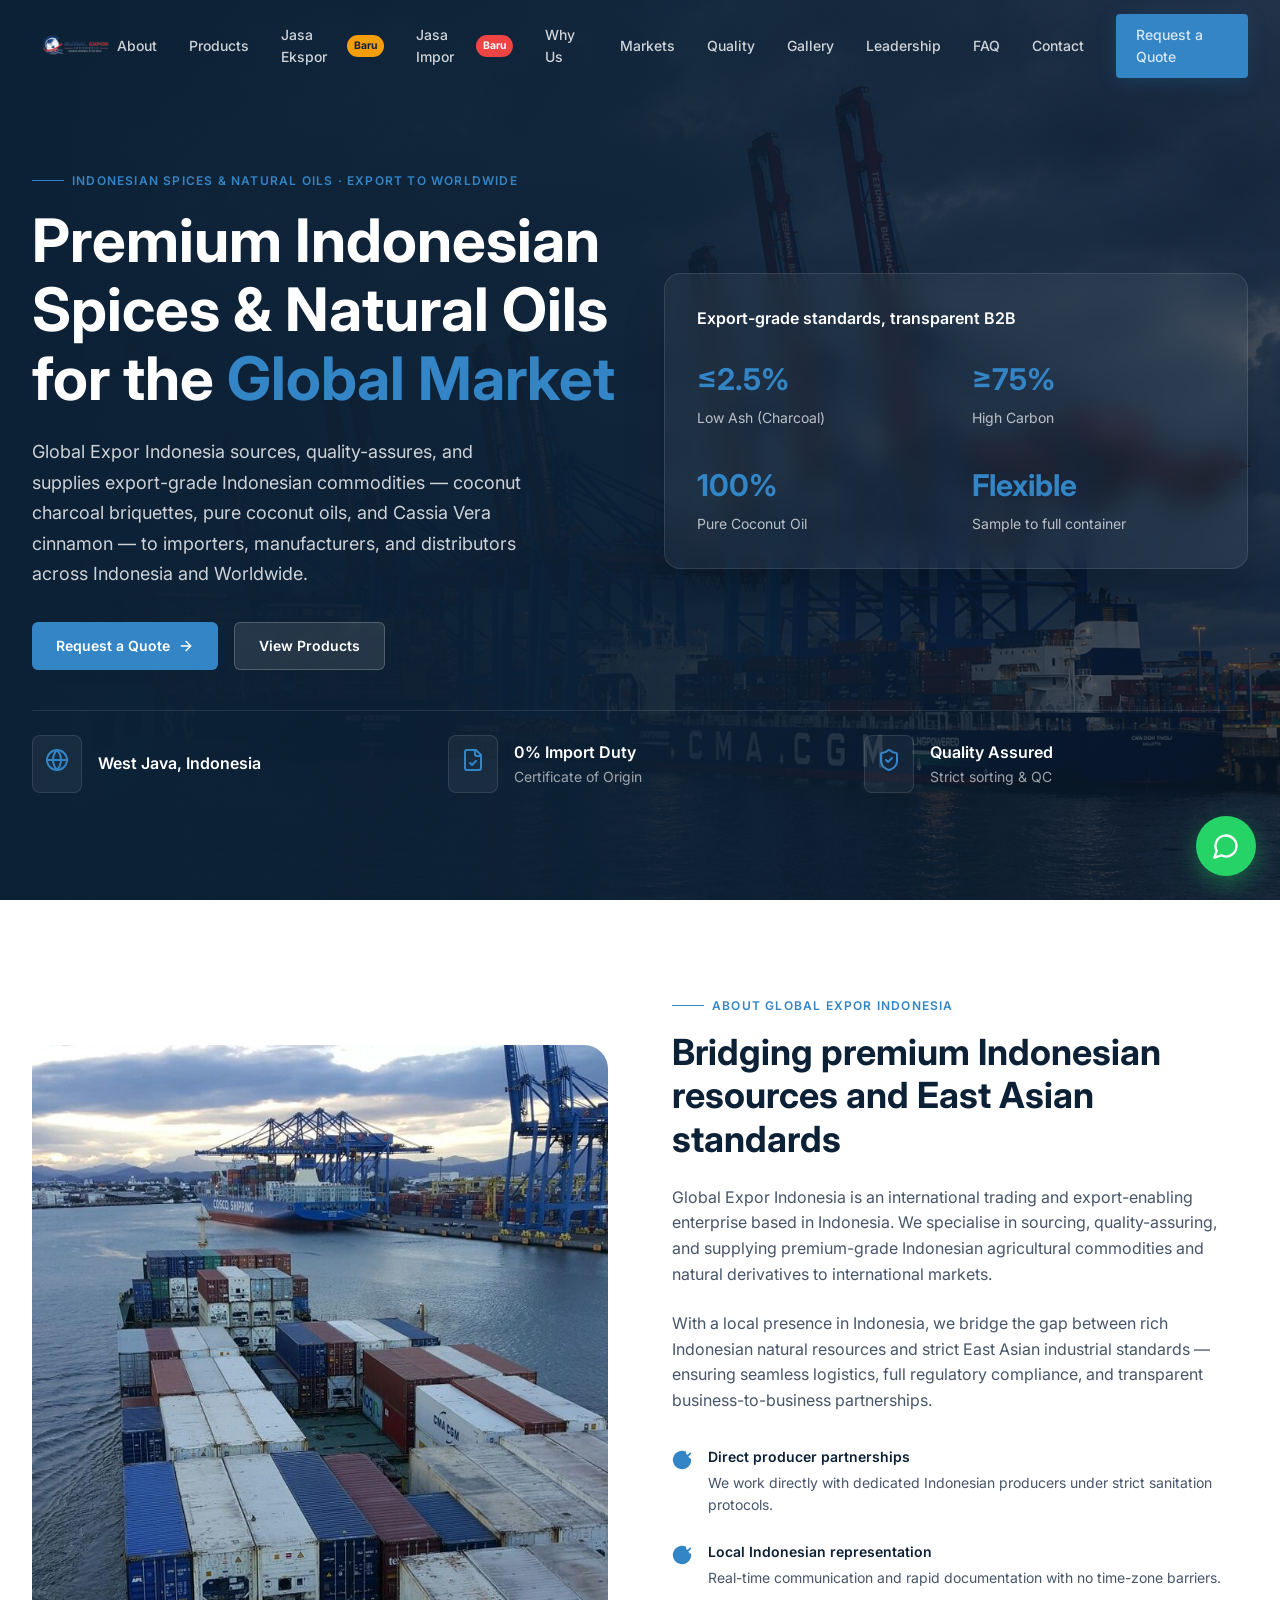
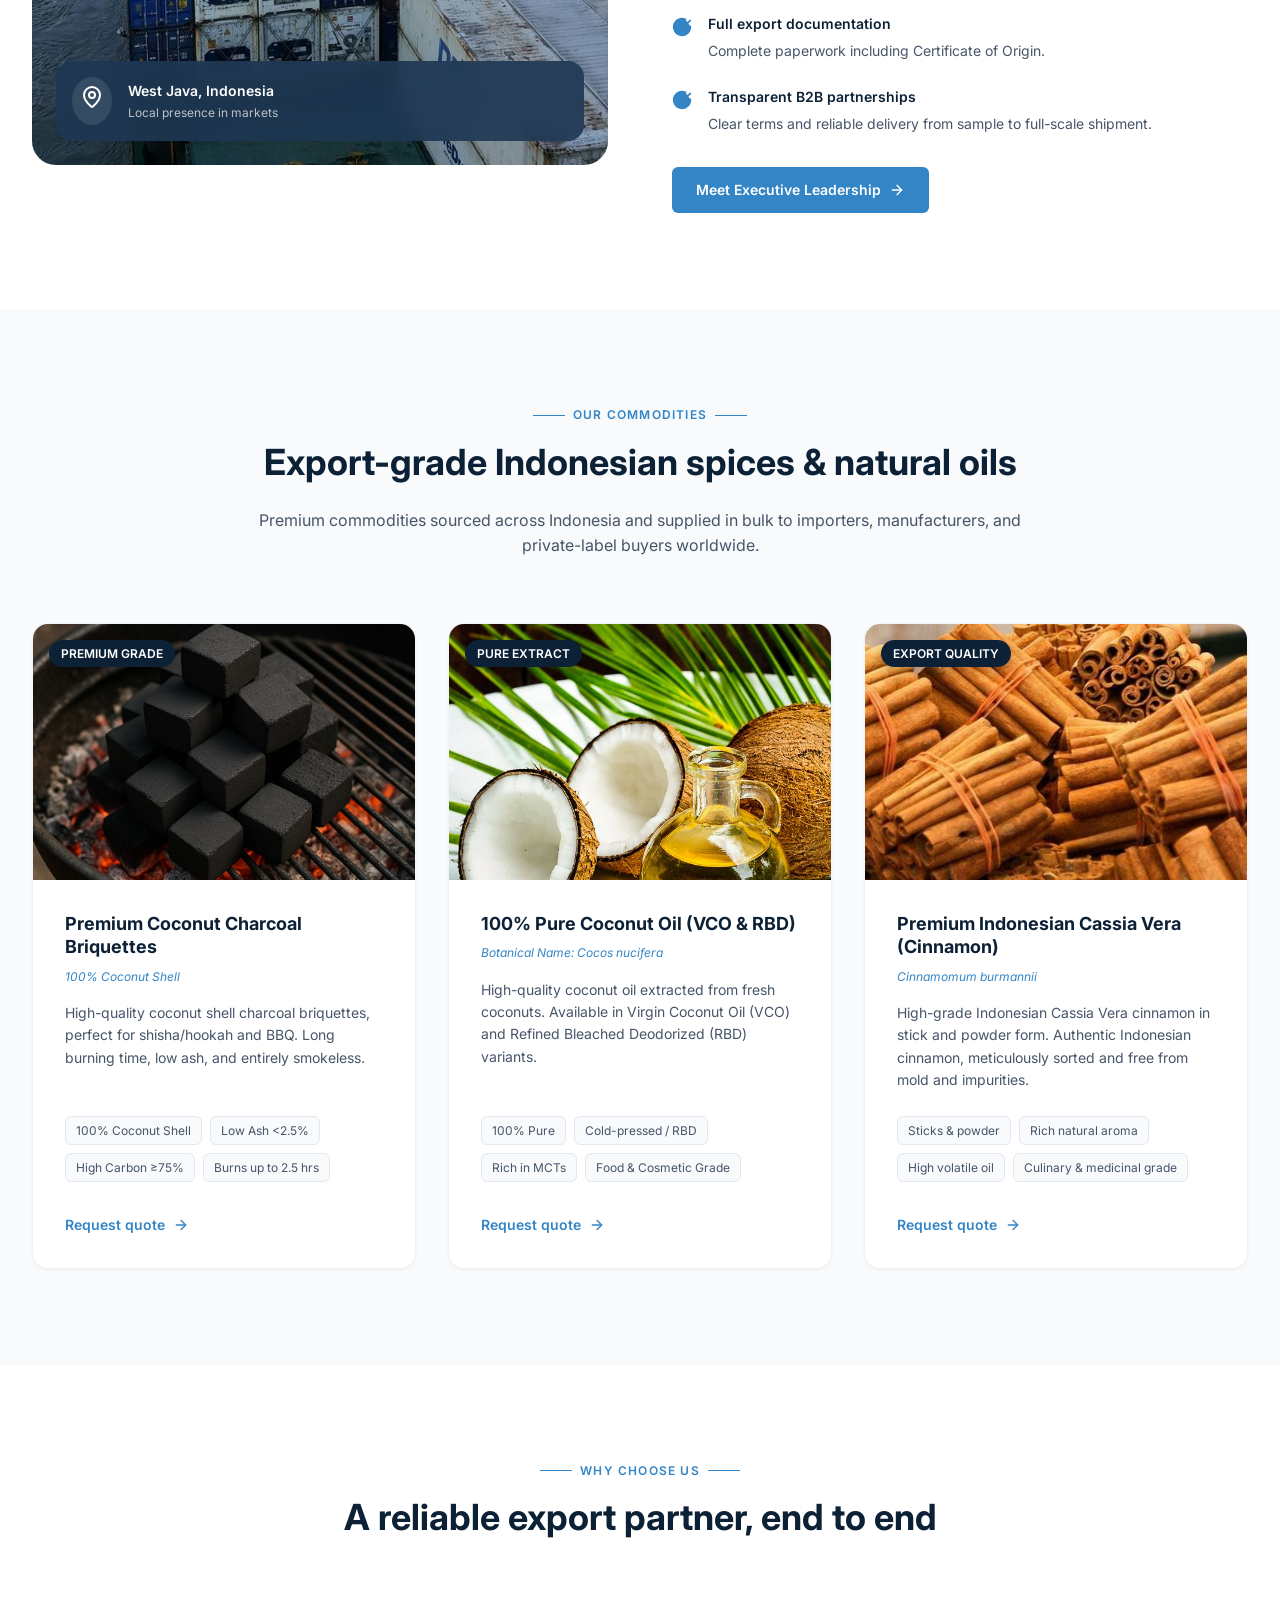
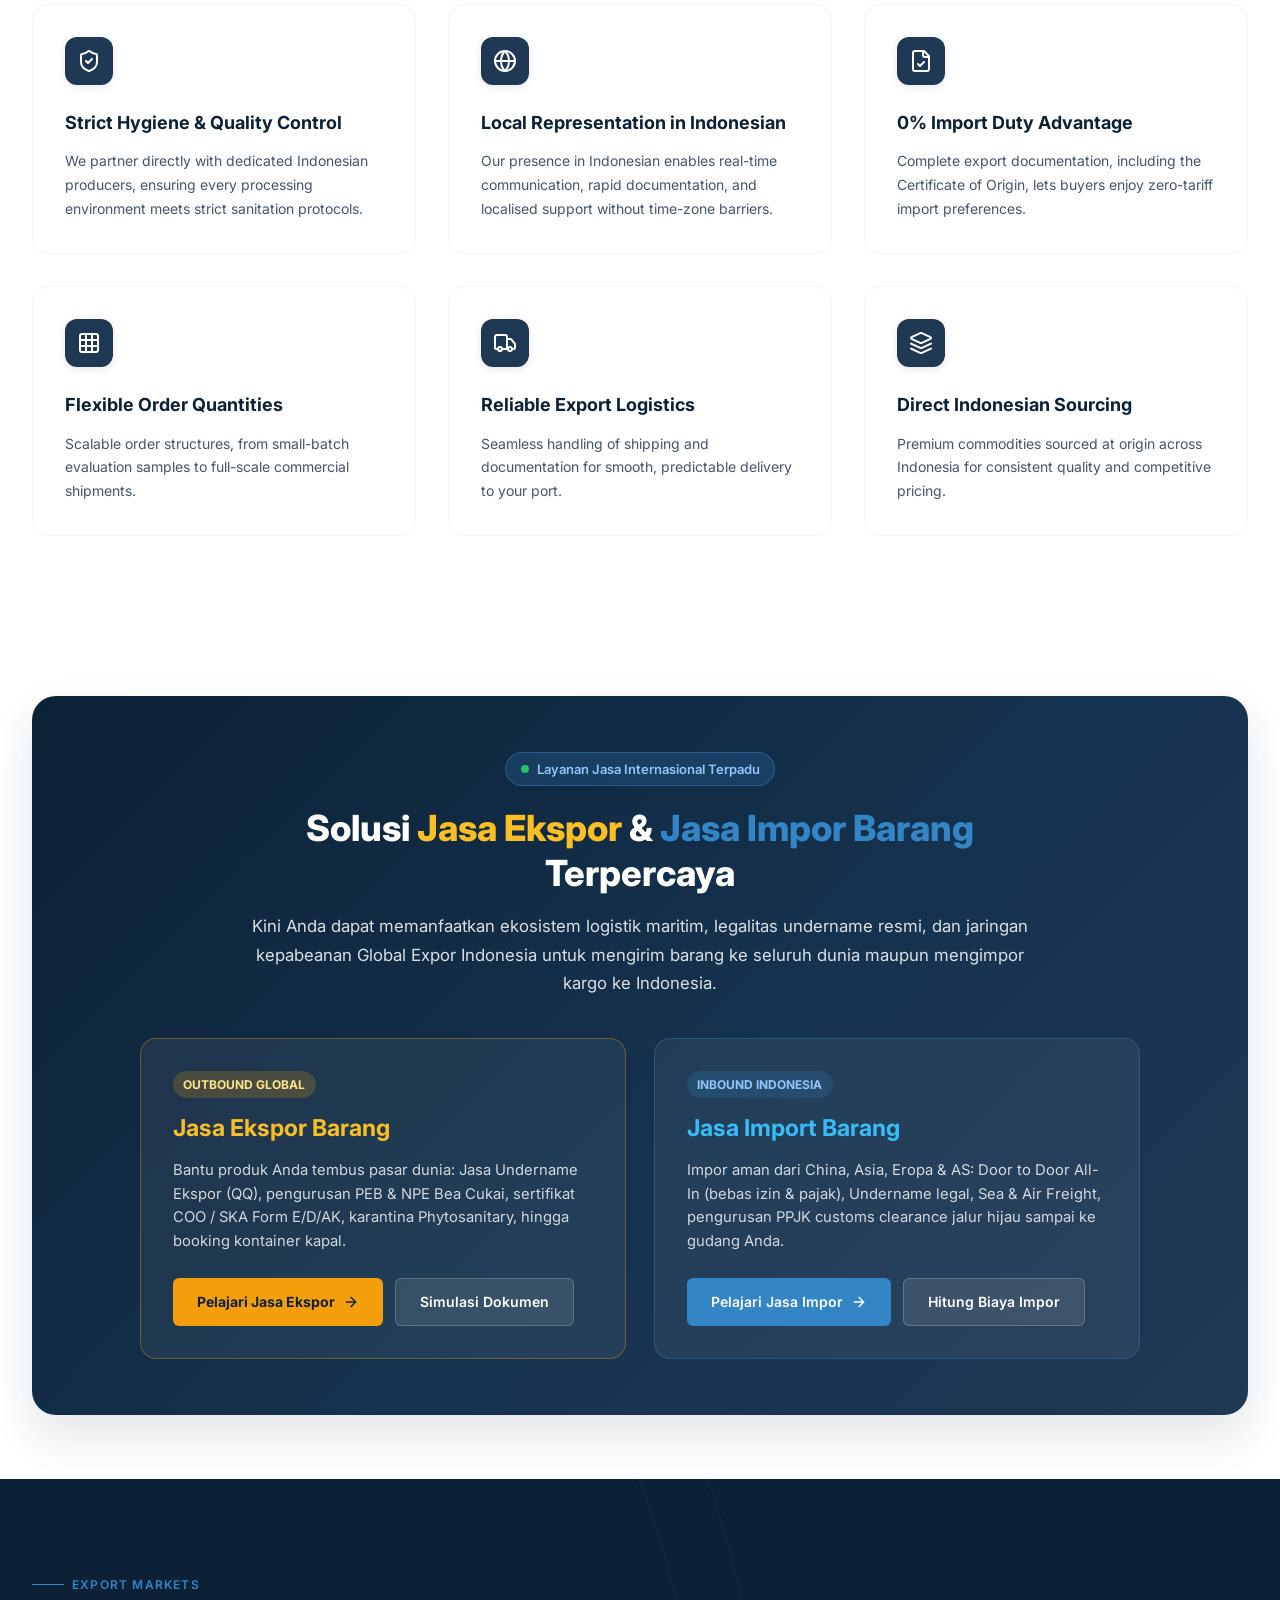
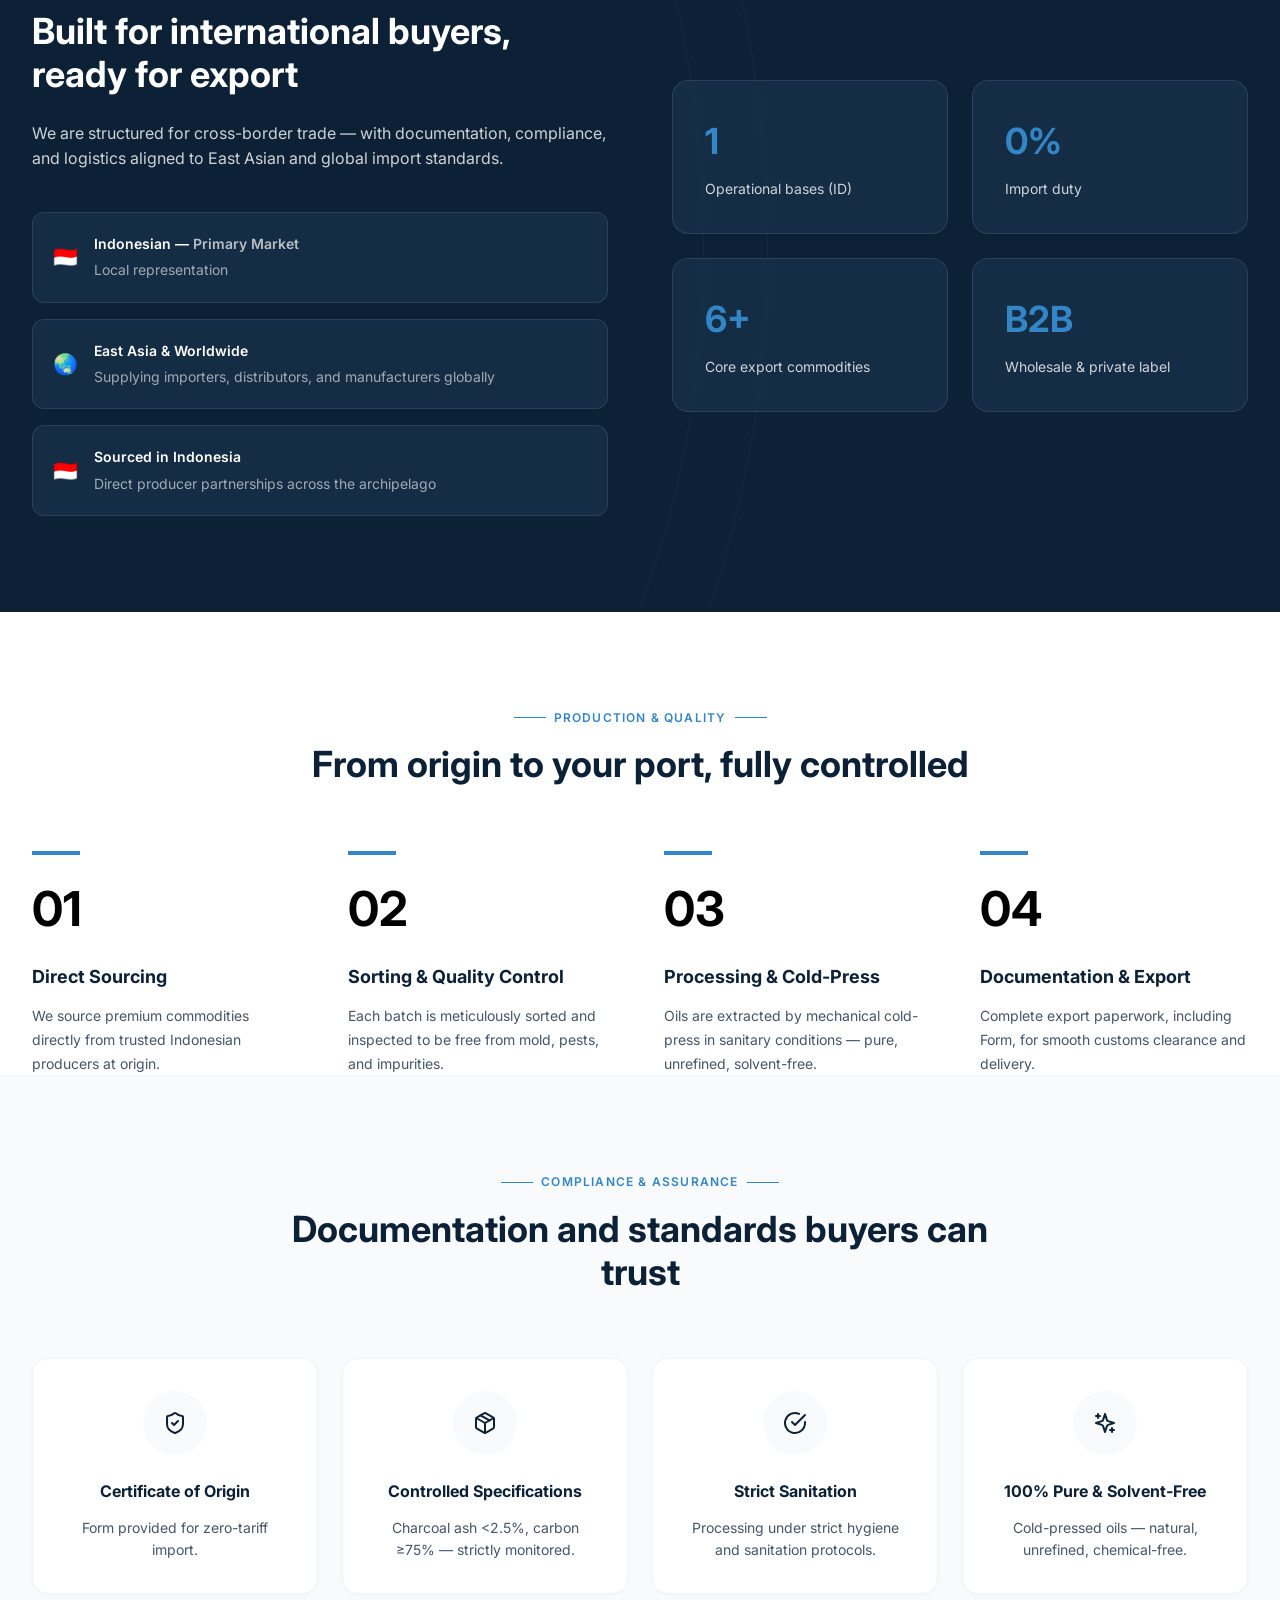
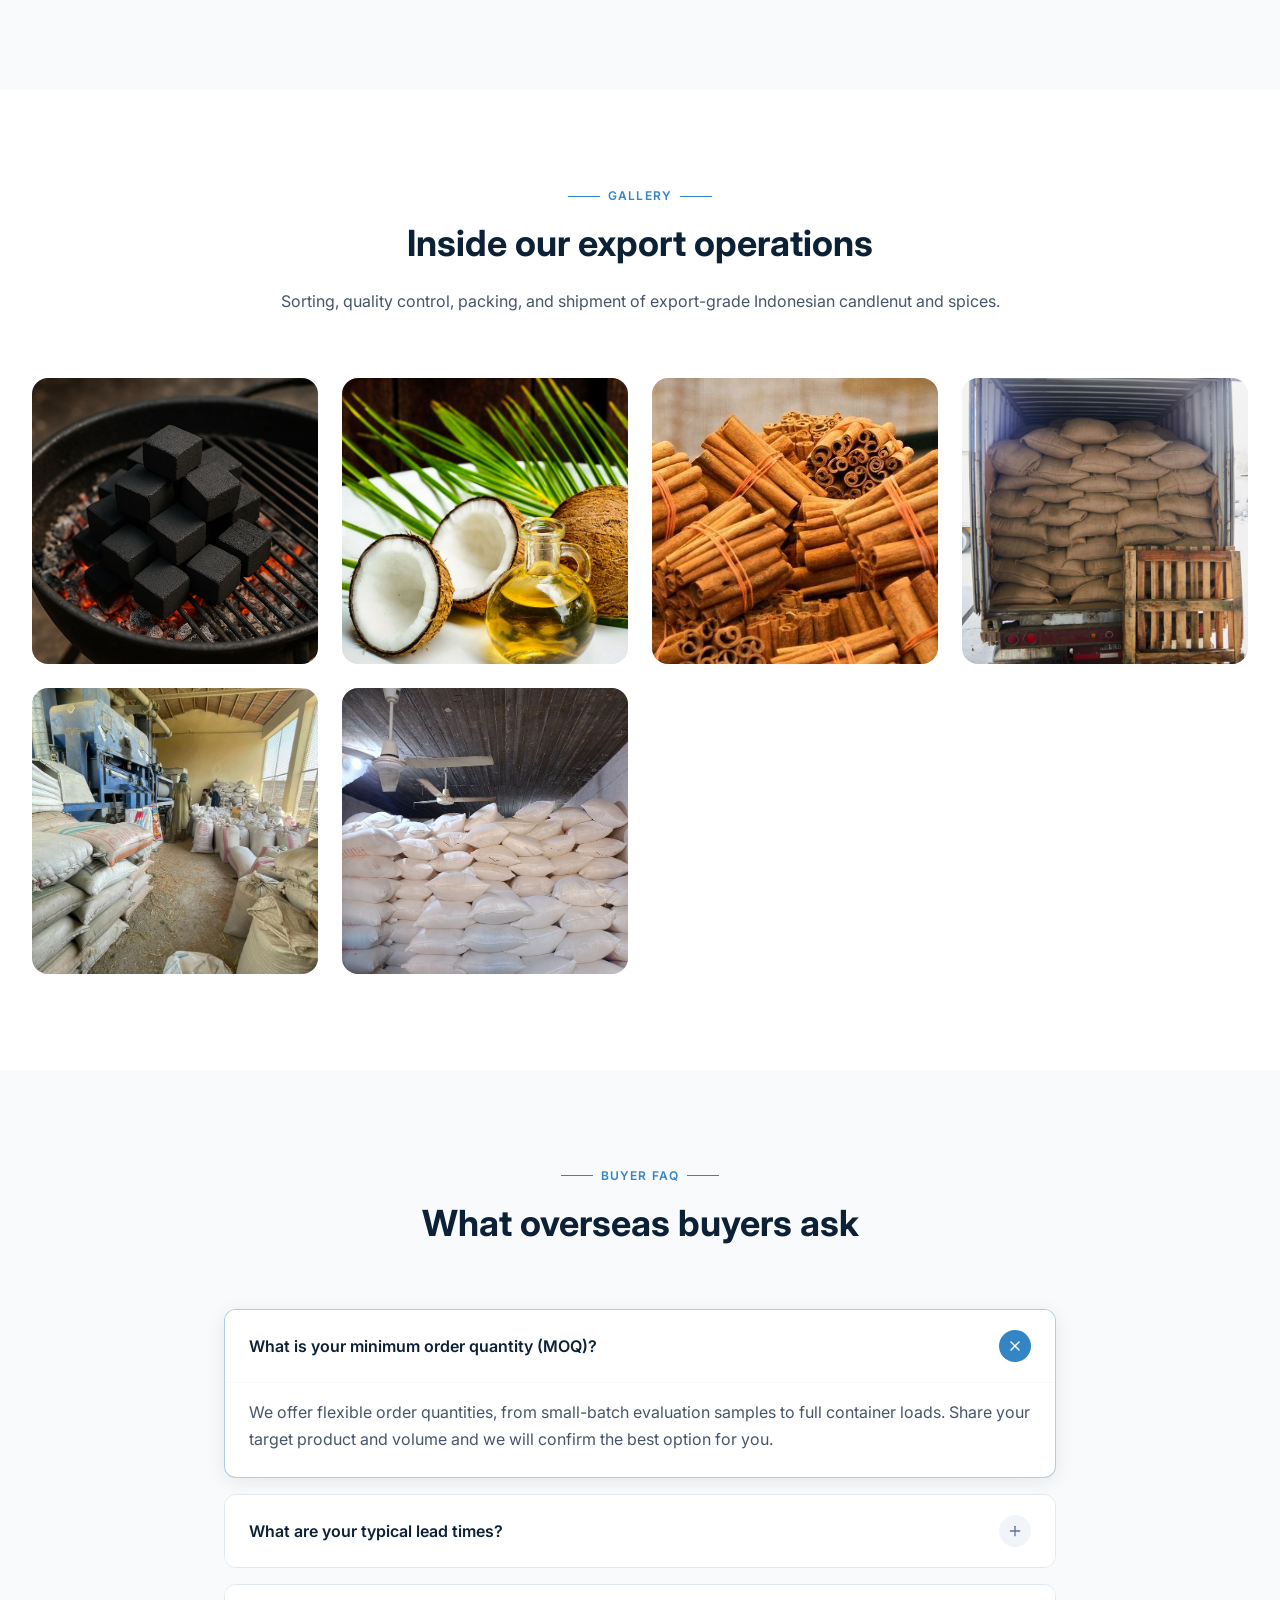
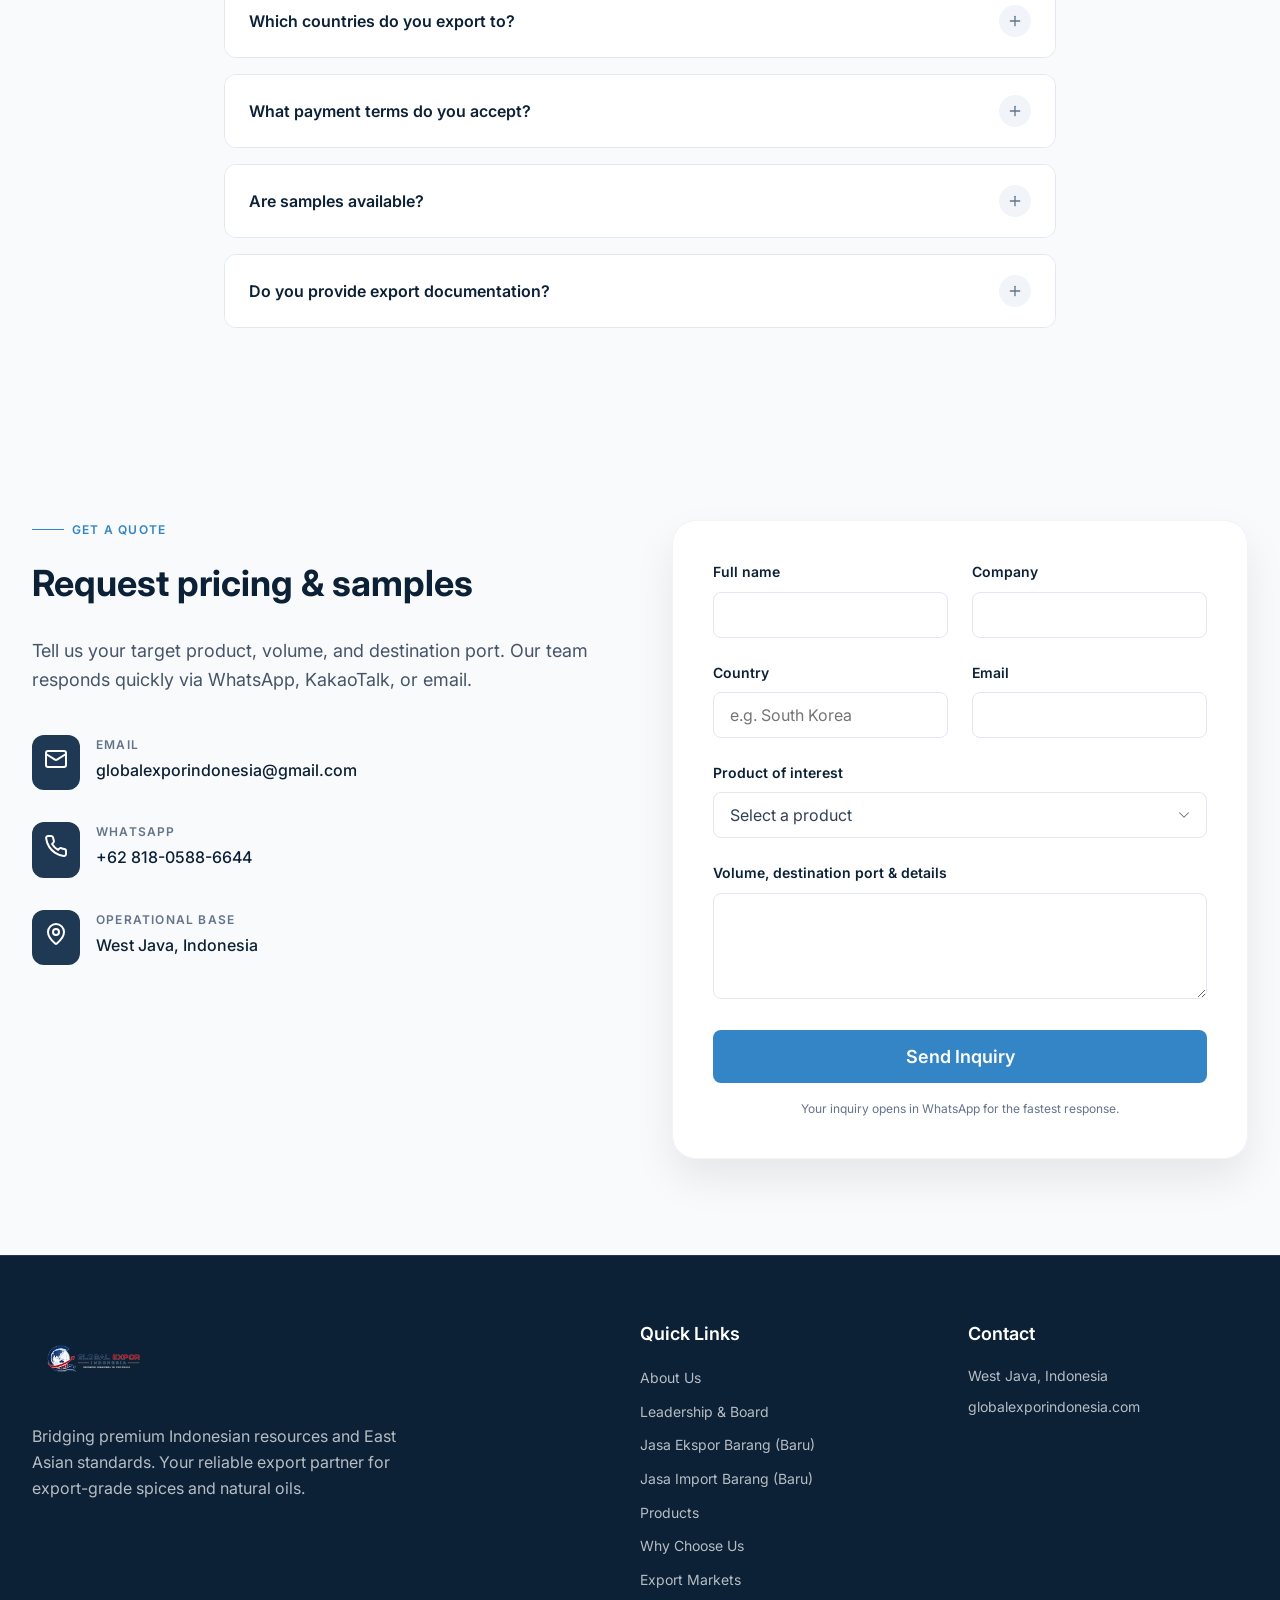
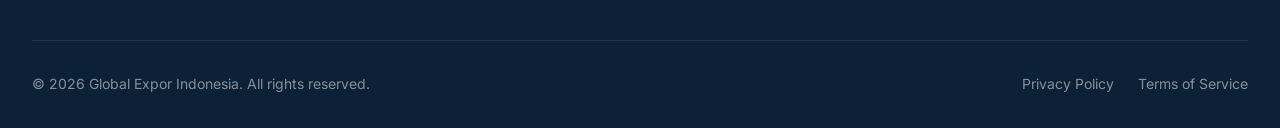
==== commit 04b31b92: "feat: add dedicated export & import service pages with interactive calculators and navigation integr" ====
--- a/index.html
+++ b/index.html
@@ -28,6 +28,14 @@
             <div class="nav-links">
                 <a href="#about">About</a>
                 <a href="#products">Products</a>
+                <a href="export.html" style="display:inline-flex; align-items:center; gap:0.35rem;">
+                    Jasa Ekspor
+                    <span style="background:#f59e0b; color:#0C2136; font-size:0.65rem; font-weight:700; padding:0.15rem 0.45rem; border-radius:9999px;">Baru</span>
+                </a>
+                <a href="import.html" style="display:inline-flex; align-items:center; gap:0.35rem;">
+                    Jasa Impor
+                    <span style="background:#ef4444; color:#ffffff; font-size:0.65rem; font-weight:700; padding:0.15rem 0.45rem; border-radius:9999px;">Baru</span>
+                </a>
                 <a href="#why-us">Why Us</a>
                 <a href="#markets">Markets</a>
                 <a href="#quality">Quality</a>
@@ -49,6 +57,8 @@
         <div class="mobile-nav" id="mobileNav">
             <a href="#about">About</a>
             <a href="#products">Products</a>
+            <a href="export.html">Jasa Ekspor Barang (Baru)</a>
+            <a href="import.html">Jasa Import Barang (Baru)</a>
             <a href="#why-us">Why Us</a>
             <a href="#markets">Markets</a>
             <a href="#quality">Quality</a>
@@ -395,6 +405,64 @@
         </div>
     </section>
 
+    <!-- ========== NEW: EXPORT & IMPORT SERVICES SPOTLIGHT BANNER ========== -->
+    <section class="section bg-white" style="padding: 4rem 0;">
+        <div class="container">
+            <div style="background: linear-gradient(135deg, var(--primary) 0%, #15324e 55%, var(--secondary) 100%); border-radius: 1.5rem; padding: 3.5rem 2.25rem; color: var(--white); position: relative; overflow: hidden; box-shadow: 0 20px 45px rgba(12, 33, 54, 0.12);" class="fade-in-up">
+                <div style="position: relative; z-index: 2;">
+                    <div style="text-align: center; max-width: 800px; margin: 0 auto 2.5rem;">
+                        <div style="display: inline-flex; align-items: center; gap: 0.5rem; background: rgba(51, 133, 198, 0.22); border: 1px solid rgba(51, 133, 198, 0.45); padding: 0.35rem 0.9rem; border-radius: 9999px; font-size: 0.8125rem; font-weight: 600; color: #93c5fd; margin-bottom: 1.25rem;">
+                            <span style="width: 8px; height: 8px; border-radius: 50%; background: #22c55e; display: inline-block;"></span>
+                            Layanan Jasa Internasional Terpadu
+                        </div>
+                        <h2 style="font-size: 2.25rem; font-weight: 800; color: var(--white); line-height: 1.25; margin-bottom: 1rem;">
+                            Solusi <span style="color: #fbbf24;">Jasa Ekspor</span> & <span class="text-accent">Jasa Impor Barang</span> Terpercaya
+                        </h2>
+                        <p style="color: rgba(255, 255, 255, 0.85); font-size: 1.05rem; line-height: 1.7;">
+                            Kini Anda dapat memanfaatkan ekosistem logistik maritim, legalitas undername resmi, dan jaringan kepabeanan Global Expor Indonesia untuk mengirim barang ke seluruh dunia maupun mengimpor kargo ke Indonesia.
+                        </p>
+                    </div>
+
+                    <div style="display: grid; grid-template-columns: 1fr; gap: 1.75rem; max-width: 1000px; margin: 0 auto;" class="dual-service-banner-grid">
+                        <div style="background: rgba(255,255,255,0.06); border: 1px solid rgba(245, 158, 11, 0.35); border-radius: 1rem; padding: 2rem; display: flex; flex-direction: column; justify-content: space-between;">
+                            <div>
+                                <span style="display: inline-block; background: rgba(245, 158, 11, 0.2); color: #fde68a; font-size: 0.75rem; font-weight: 700; padding: 0.25rem 0.65rem; border-radius: 9999px; margin-bottom: 0.75rem;">OUTBOUND GLOBAL</span>
+                                <h3 style="font-size: 1.45rem; font-weight: 700; color: #fbbf24; margin-bottom: 0.75rem;">Jasa Ekspor Barang</h3>
+                                <p style="color: rgba(255,255,255,0.8); font-size: 0.925rem; line-height: 1.6; margin-bottom: 1.5rem;">
+                                    Bantu produk Anda tembus pasar dunia: Jasa Undername Ekspor (QQ), pengurusan PEB & NPE Bea Cukai, sertifikat COO / SKA Form E/D/AK, karantina Phytosanitary, hingga booking kontainer kapal.
+                                </p>
+                            </div>
+                            <div style="display: flex; gap: 0.75rem; flex-wrap: wrap;">
+                                <a href="export.html" class="btn-accent" style="background-color: #f59e0b; color: #0C2136; font-weight: 700;">
+                                    Pelajari Jasa Ekspor
+                                    <svg xmlns="http://www.w3.org/2000/svg" width="16" height="16" viewBox="0 0 24 24" fill="none" stroke="currentColor" stroke-width="2" stroke-linecap="round" stroke-linejoin="round"><path d="M5 12h14"/><path d="m12 5 7 7-7 7"/></svg>
+                                </a>
+                                <a href="export.html#kalkulator-ekspor" class="btn-ghost">Simulasi Dokumen</a>
+                            </div>
+                        </div>
+
+                        <div style="background: rgba(255,255,255,0.06); border: 1px solid rgba(51, 133, 198, 0.35); border-radius: 1rem; padding: 2rem; display: flex; flex-direction: column; justify-content: space-between;">
+                            <div>
+                                <span style="display: inline-block; background: rgba(51, 133, 198, 0.2); color: #93c5fd; font-size: 0.75rem; font-weight: 700; padding: 0.25rem 0.65rem; border-radius: 9999px; margin-bottom: 0.75rem;">INBOUND INDONESIA</span>
+                                <h3 style="font-size: 1.45rem; font-weight: 700; color: #38bdf8; margin-bottom: 0.75rem;">Jasa Import Barang</h3>
+                                <p style="color: rgba(255,255,255,0.8); font-size: 0.925rem; line-height: 1.6; margin-bottom: 1.5rem;">
+                                    Impor aman dari China, Asia, Eropa & AS: Door to Door All-In (bebas izin & pajak), Undername legal, Sea & Air Freight, pengurusan PPJK customs clearance jalur hijau sampai ke gudang Anda.
+                                </p>
+                            </div>
+                            <div style="display: flex; gap: 0.75rem; flex-wrap: wrap;">
+                                <a href="import.html" class="btn-accent">
+                                    Pelajari Jasa Impor
+                                    <svg xmlns="http://www.w3.org/2000/svg" width="16" height="16" viewBox="0 0 24 24" fill="none" stroke="currentColor" stroke-width="2" stroke-linecap="round" stroke-linejoin="round"><path d="M5 12h14"/><path d="m12 5 7 7-7 7"/></svg>
+                                </a>
+                                <a href="import.html#kalkulator" class="btn-ghost">Hitung Biaya Impor</a>
+                            </div>
+                        </div>
+                    </div>
+                </div>
+            </div>
+        </div>
+    </section>
+
     <!-- ========== MARKETS SECTION ========== -->
     <section id="markets" class="section bg-primary markets-section">
 
@@ -794,6 +862,8 @@
                     <ul>
                         <li><a href="#about">About Us</a></li>
                         <li><a href="leadership.html">Leadership & Board</a></li>
+                        <li><a href="export.html">Jasa Ekspor Barang (Baru)</a></li>
+                        <li><a href="import.html">Jasa Import Barang (Baru)</a></li>
                         <li><a href="#products">Products</a></li>
                         <li><a href="#why-us">Why Choose Us</a></li>
                         <li><a href="#markets">Export Markets</a></li>
--- a/style.css
+++ b/style.css
@@ -997,7 +997,7 @@
 .process-num {
     font-size: 3rem;
     font-weight: 700;
-    color: var(--slate-100);
+    color: #000000;
     margin-bottom: 1rem;
 }
 
@@ -1649,9 +1649,17 @@
 
 /* Executive Cards */
 .executive-card-container {
-    display: flex;
-    flex-direction: column;
-    gap: 3.5rem;
+    display: grid;
+    grid-template-columns: 1fr;
+    gap: 2.5rem;
+}
+
+@media (min-width: 992px) {
+    .executive-card-container {
+        grid-template-columns: repeat(2, 1fr);
+        gap: 2rem;
+        align-items: stretch;
+    }
 }
 
 .executive-card {
@@ -1661,6 +1669,9 @@
     box-shadow: 0 10px 30px -5px rgba(12, 33, 54, 0.07);
     overflow: hidden;
     transition: transform 0.3s ease, box-shadow 0.3s ease, border-color 0.3s ease;
+    display: flex;
+    flex-direction: column;
+    height: 100%;
 }
 
 .executive-card:hover {
@@ -1670,26 +1681,24 @@
 }
 
 .executive-card-grid {
-    display: grid;
-    grid-template-columns: 1fr;
-}
-
-@media (min-width: 992px) {
-    .executive-card-grid {
-        grid-template-columns: 380px 1fr;
-    }
+    display: flex;
+    flex-direction: column;
+    height: 100%;
+    flex-grow: 1;
 }
 
 .executive-photo-wrapper {
     position: relative;
     background-color: var(--slate-900);
     overflow: hidden;
-    min-height: 440px;
-}
-
-@media (min-width: 992px) {
+    height: 380px;
+    width: 100%;
+    flex-shrink: 0;
+}
+
+@media (min-width: 768px) {
     .executive-photo-wrapper {
-        min-height: 100%;
+        height: 440px;
     }
 }
 
@@ -1713,14 +1722,14 @@
 
 .executive-photo-badge {
     position: absolute;
-    bottom: 1.5rem;
-    left: 1.5rem;
-    right: 1.5rem;
+    bottom: 1.25rem;
+    left: 1.25rem;
+    right: 1.25rem;
     background: rgba(12, 33, 54, 0.85);
     backdrop-filter: blur(10px);
     border: 1px solid rgba(255, 255, 255, 0.15);
     border-radius: 0.75rem;
-    padding: 0.875rem 1rem;
+    padding: 0.75rem 1rem;
     color: var(--white);
 }
 
@@ -1733,22 +1742,23 @@
 }
 
 .executive-photo-badge .badge-tagline {
-    font-size: 0.875rem;
+    font-size: 0.85rem;
     font-weight: 500;
     margin-top: 0.125rem;
     color: rgba(255, 255, 255, 0.9);
 }
 
 .executive-info-body {
-    padding: 2.5rem 2rem;
+    padding: 2.25rem 2rem;
     display: flex;
     flex-direction: column;
-    justify-content: center;
+    flex-grow: 1;
+    justify-content: space-between;
 }
 
 @media (min-width: 768px) {
     .executive-info-body {
-        padding: 3rem 2.5rem;
+        padding: 2.5rem 2.25rem;
     }
 }
 
@@ -1857,6 +1867,8 @@
     display: flex;
     flex-wrap: wrap;
     gap: 0.5rem;
+    margin-top: auto;
+    padding-top: 1rem;
 }
 
 .skill-tag {
@@ -2087,3 +2099,16 @@
     flex-wrap: wrap;
     gap: 1rem;
 }
+
+/* Dual Service Spotlight Grid */
+.dual-service-banner-grid {
+    display: grid;
+    grid-template-columns: 1fr;
+    gap: 1.75rem;
+}
+
+@media (min-width: 768px) {
+    .dual-service-banner-grid {
+        grid-template-columns: repeat(2, 1fr) !important;
+    }
+}
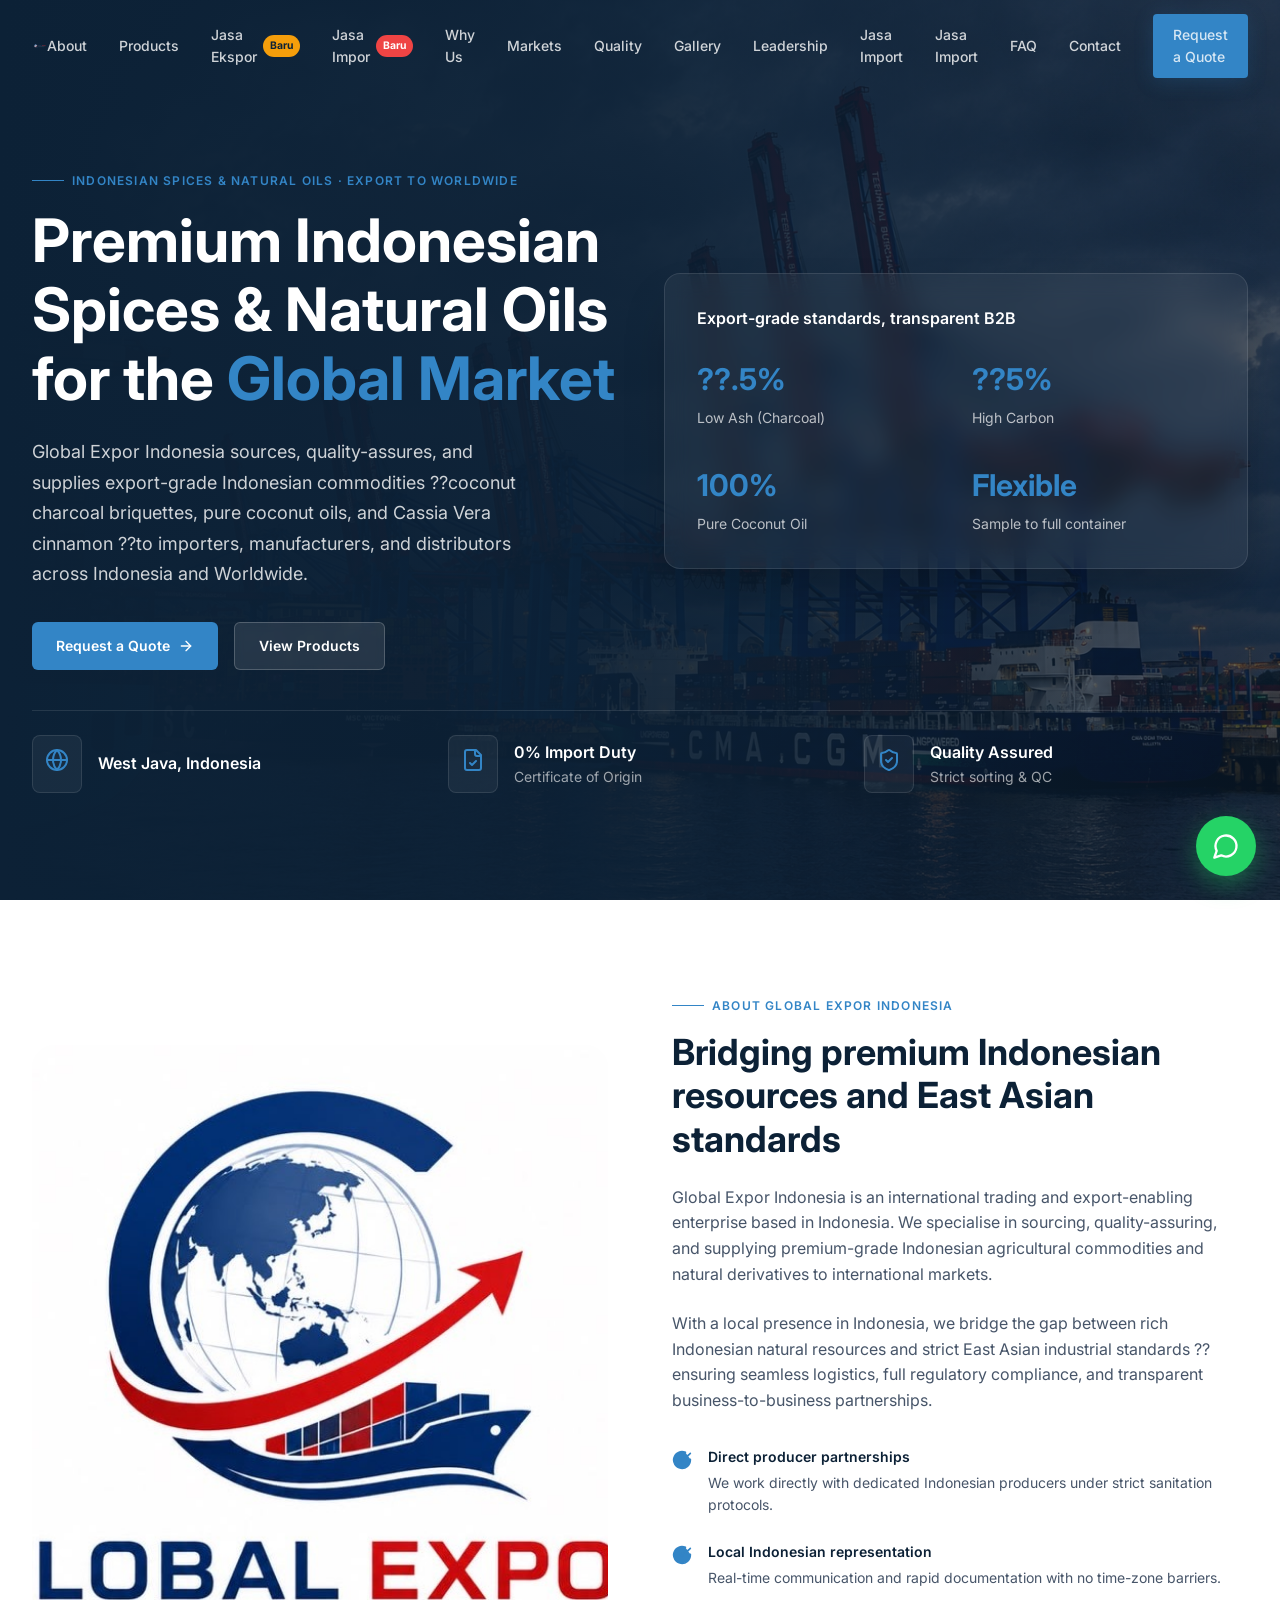
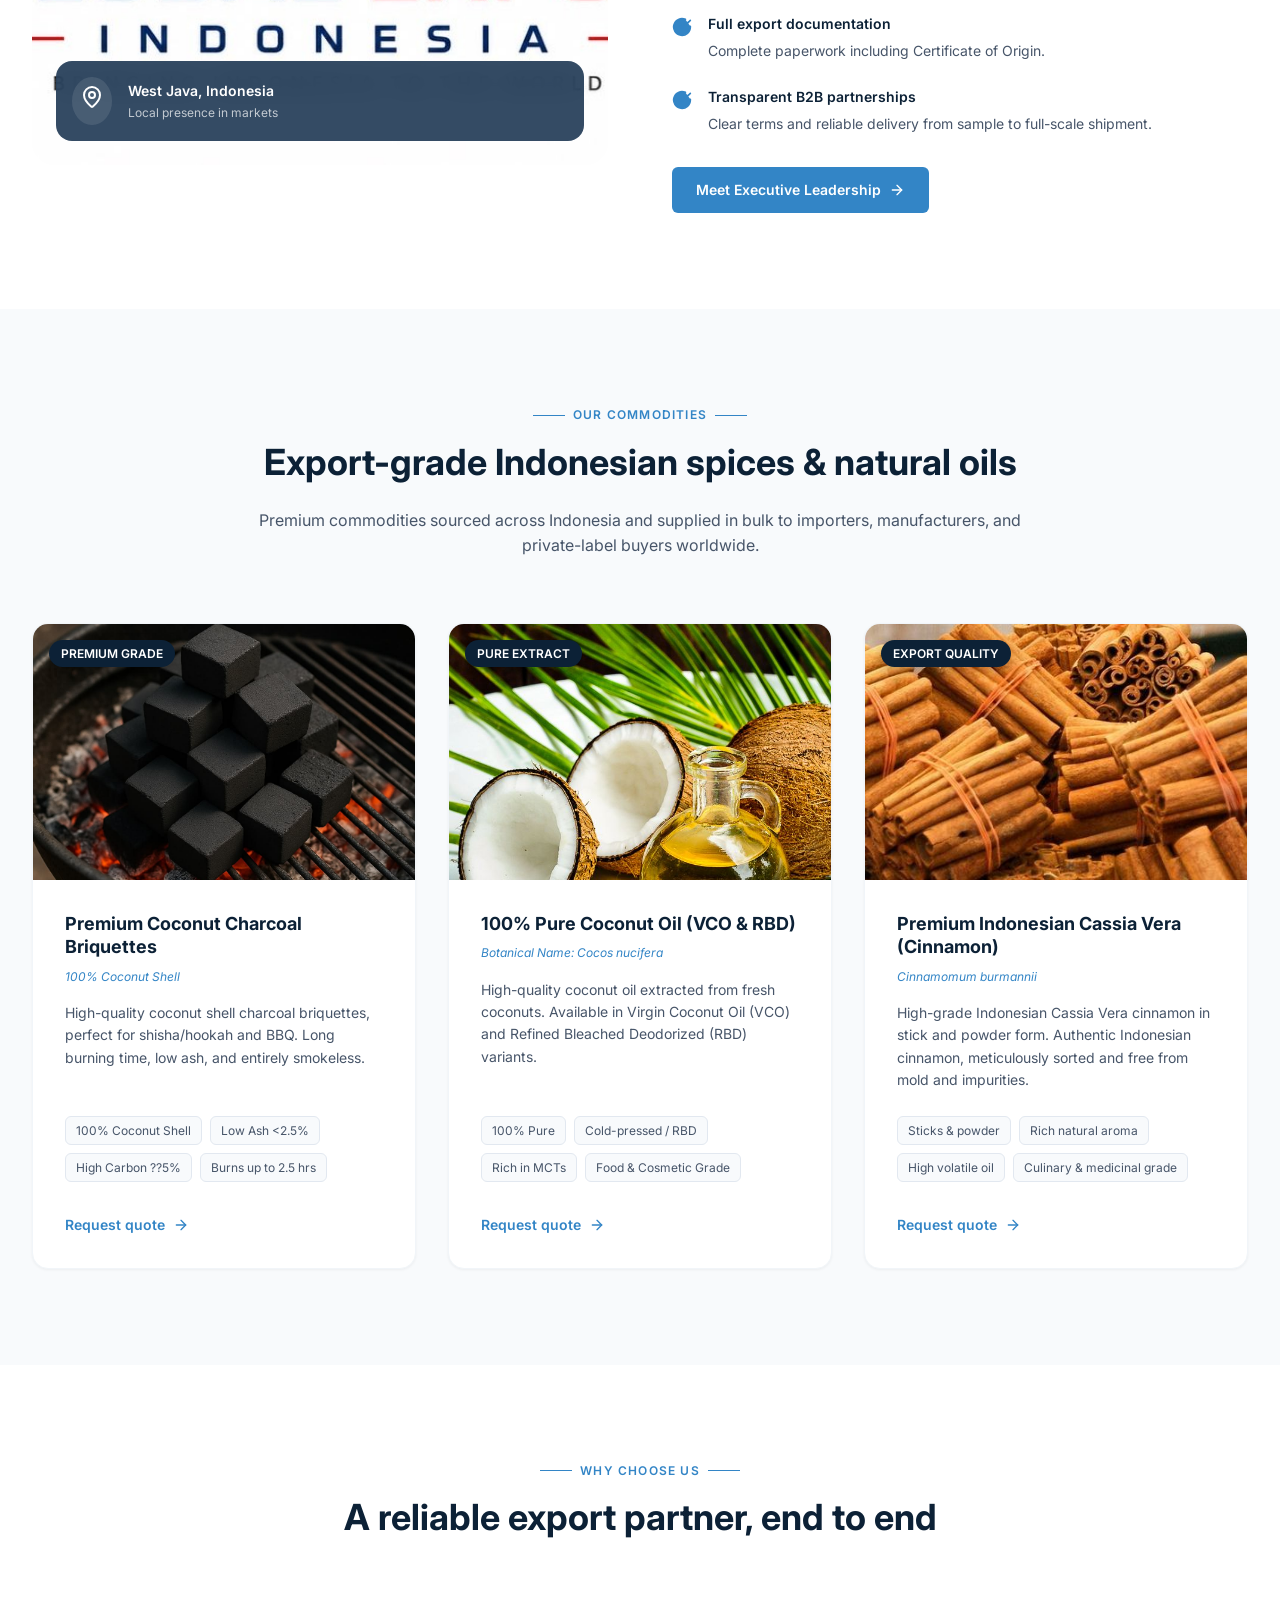
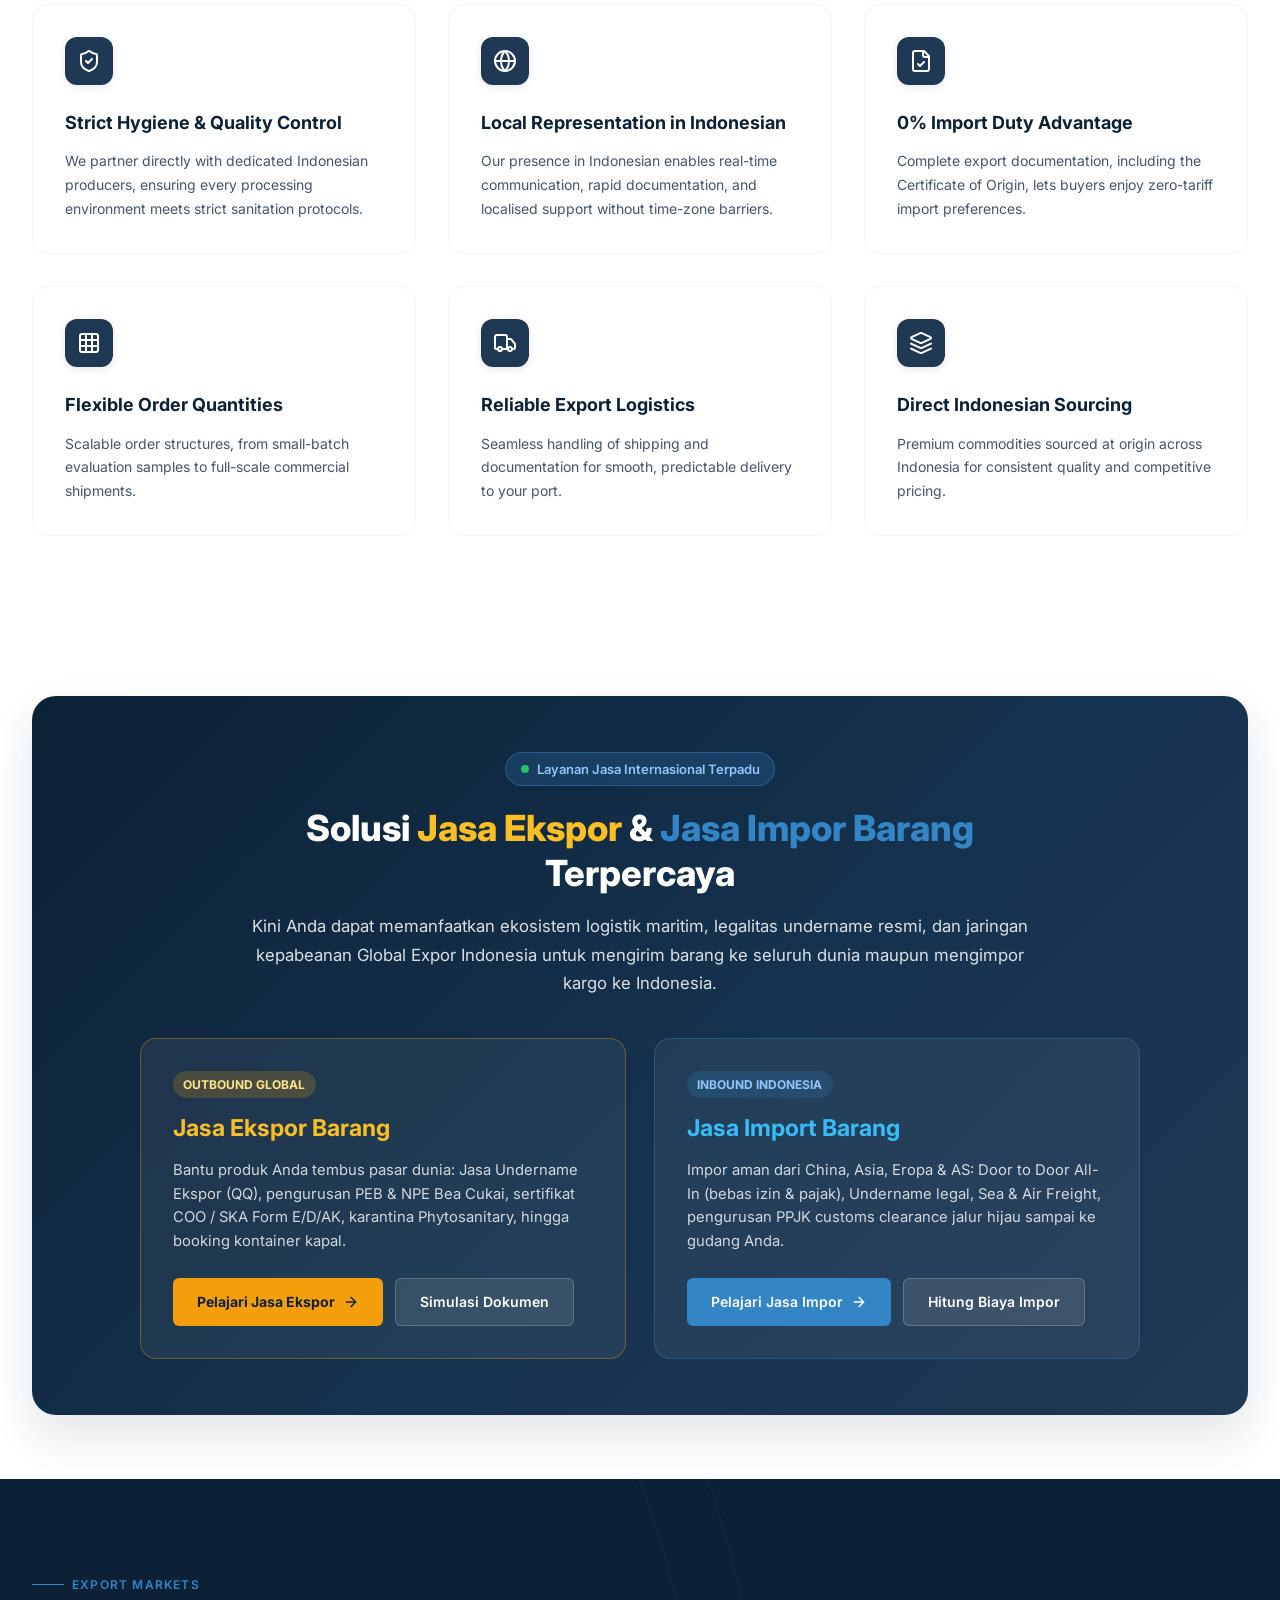
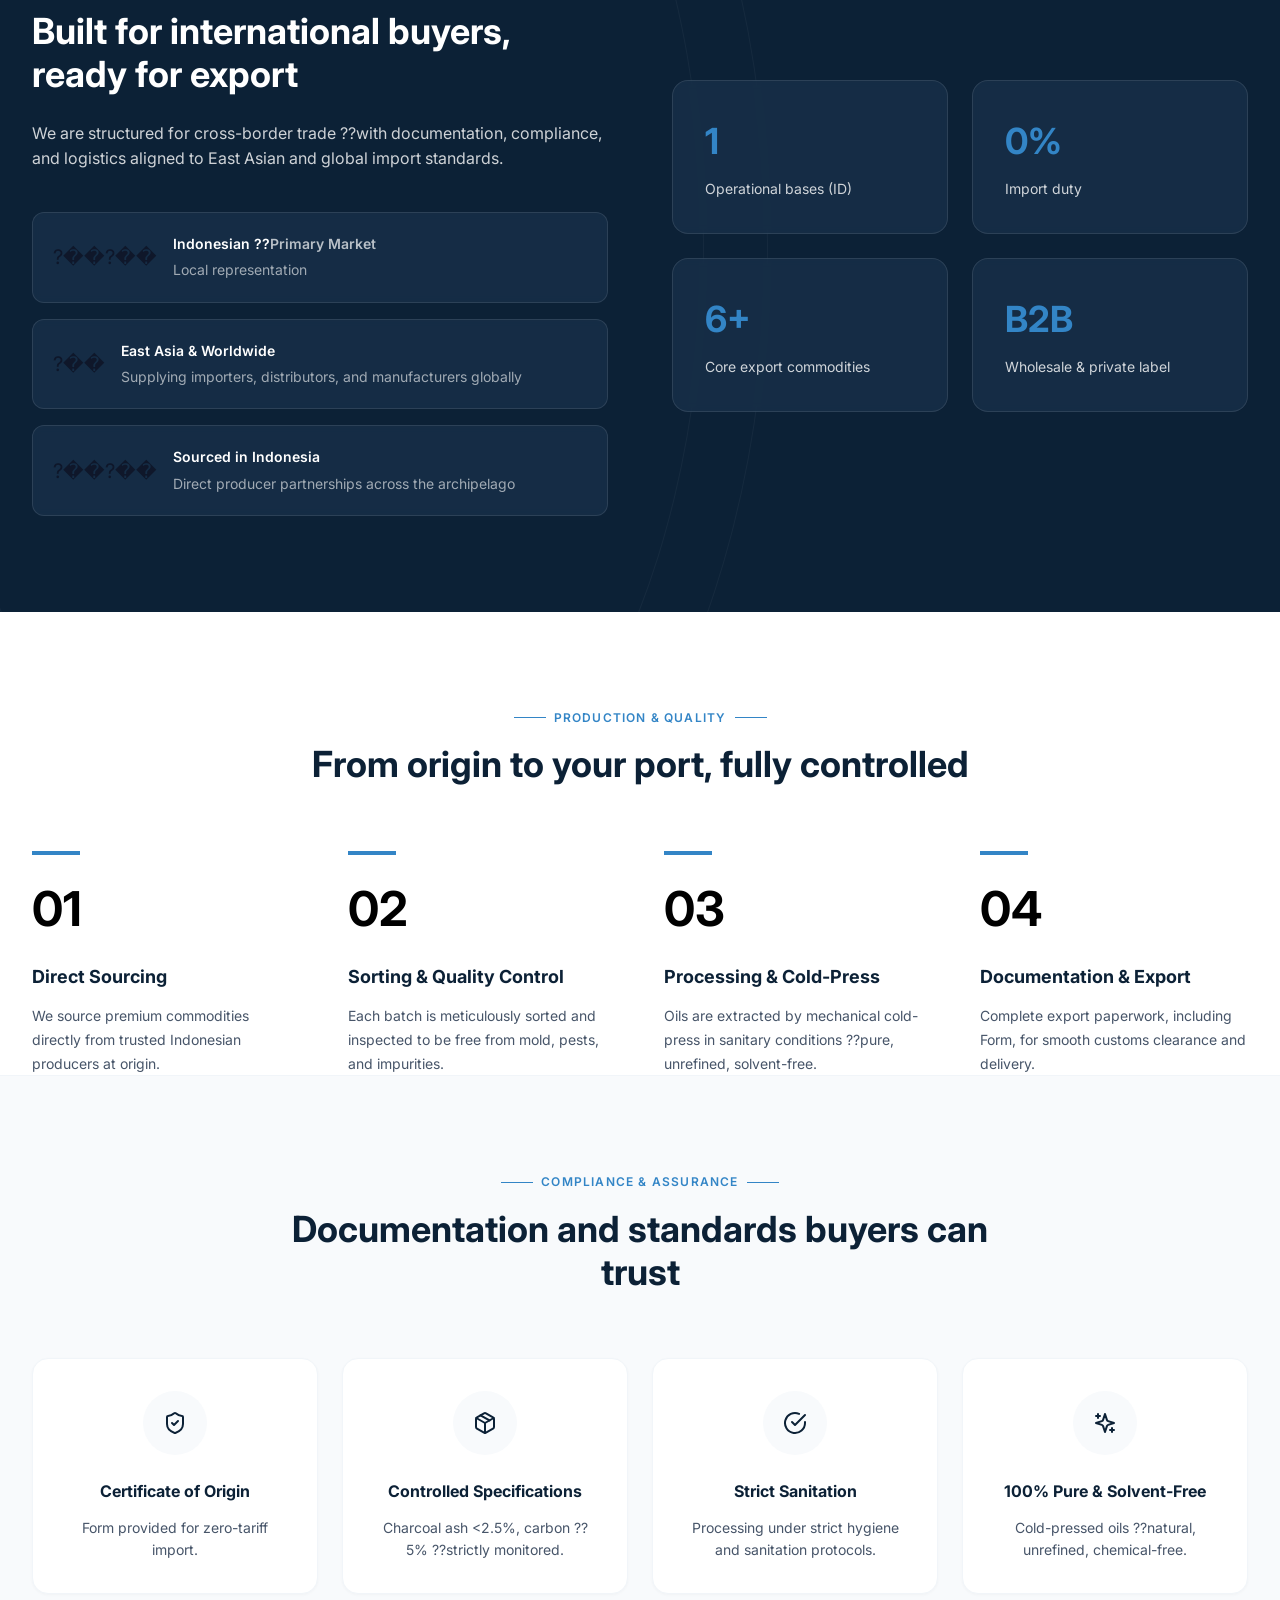
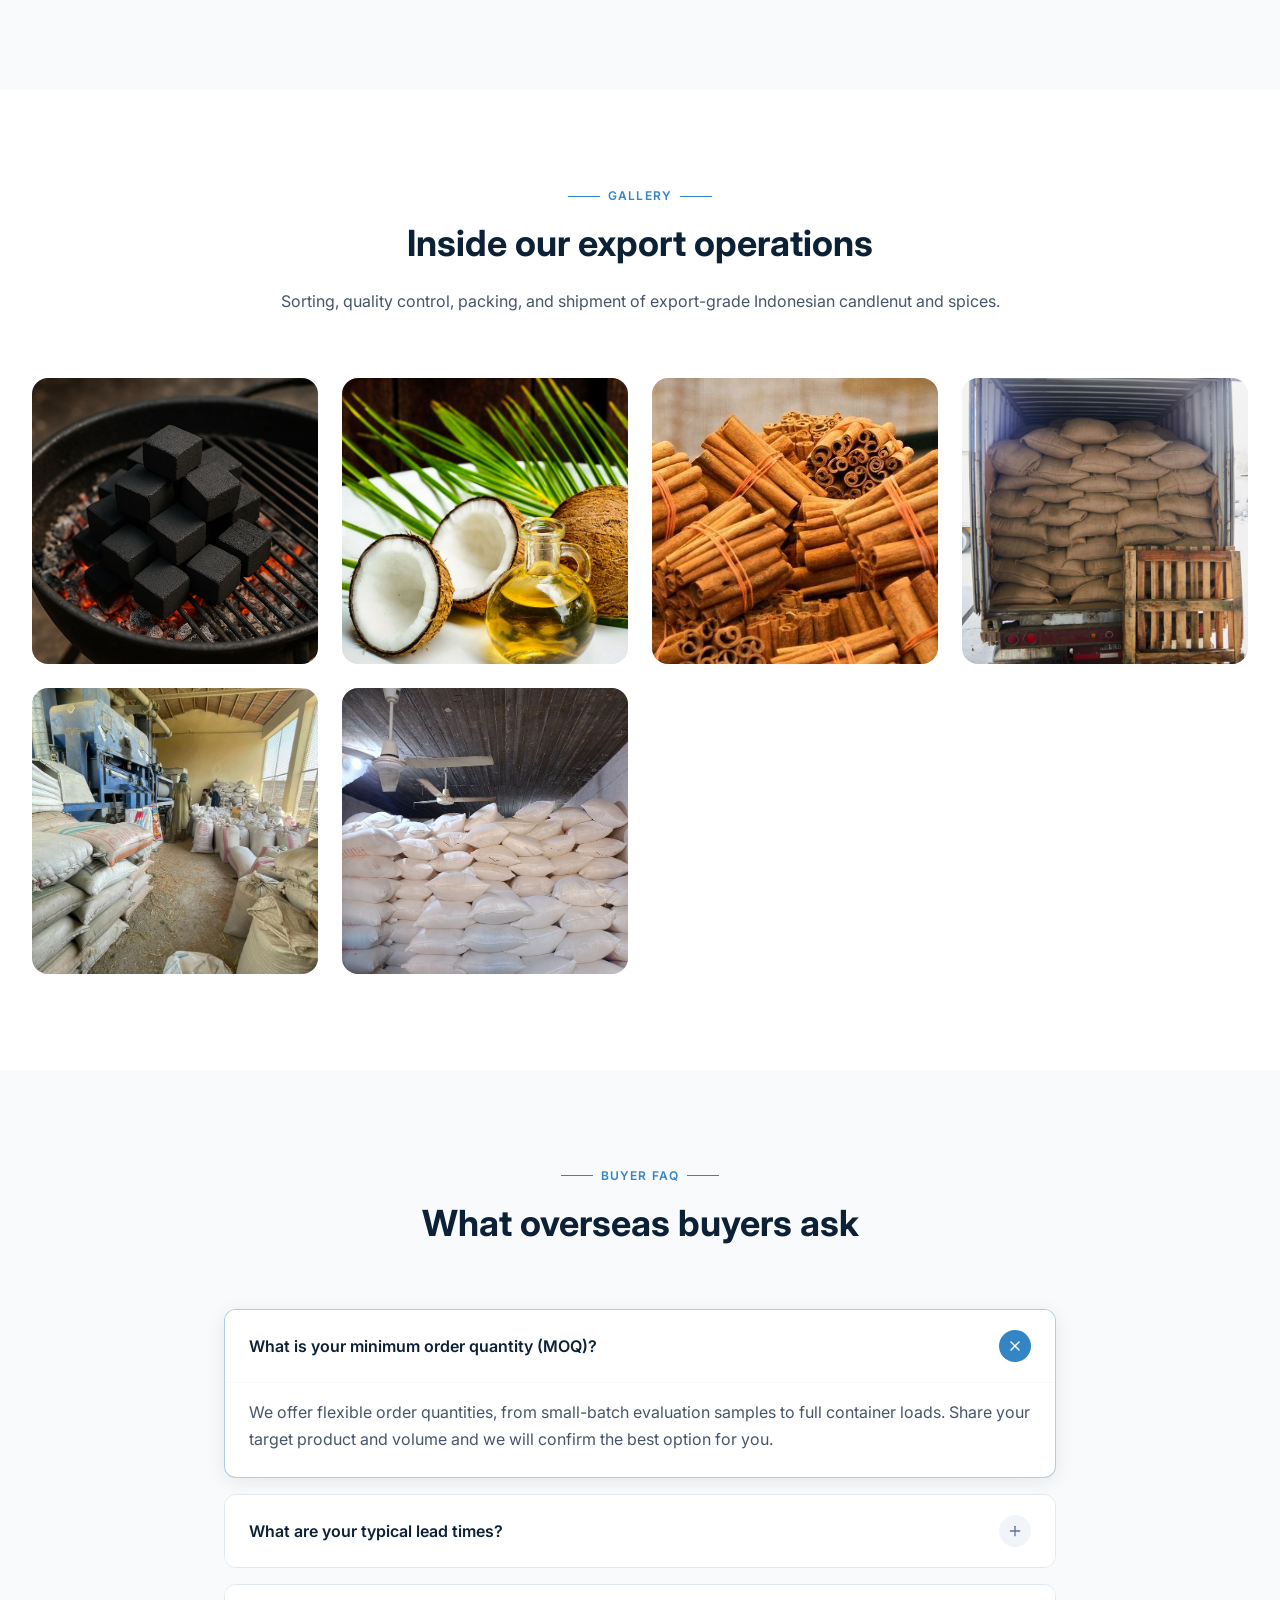
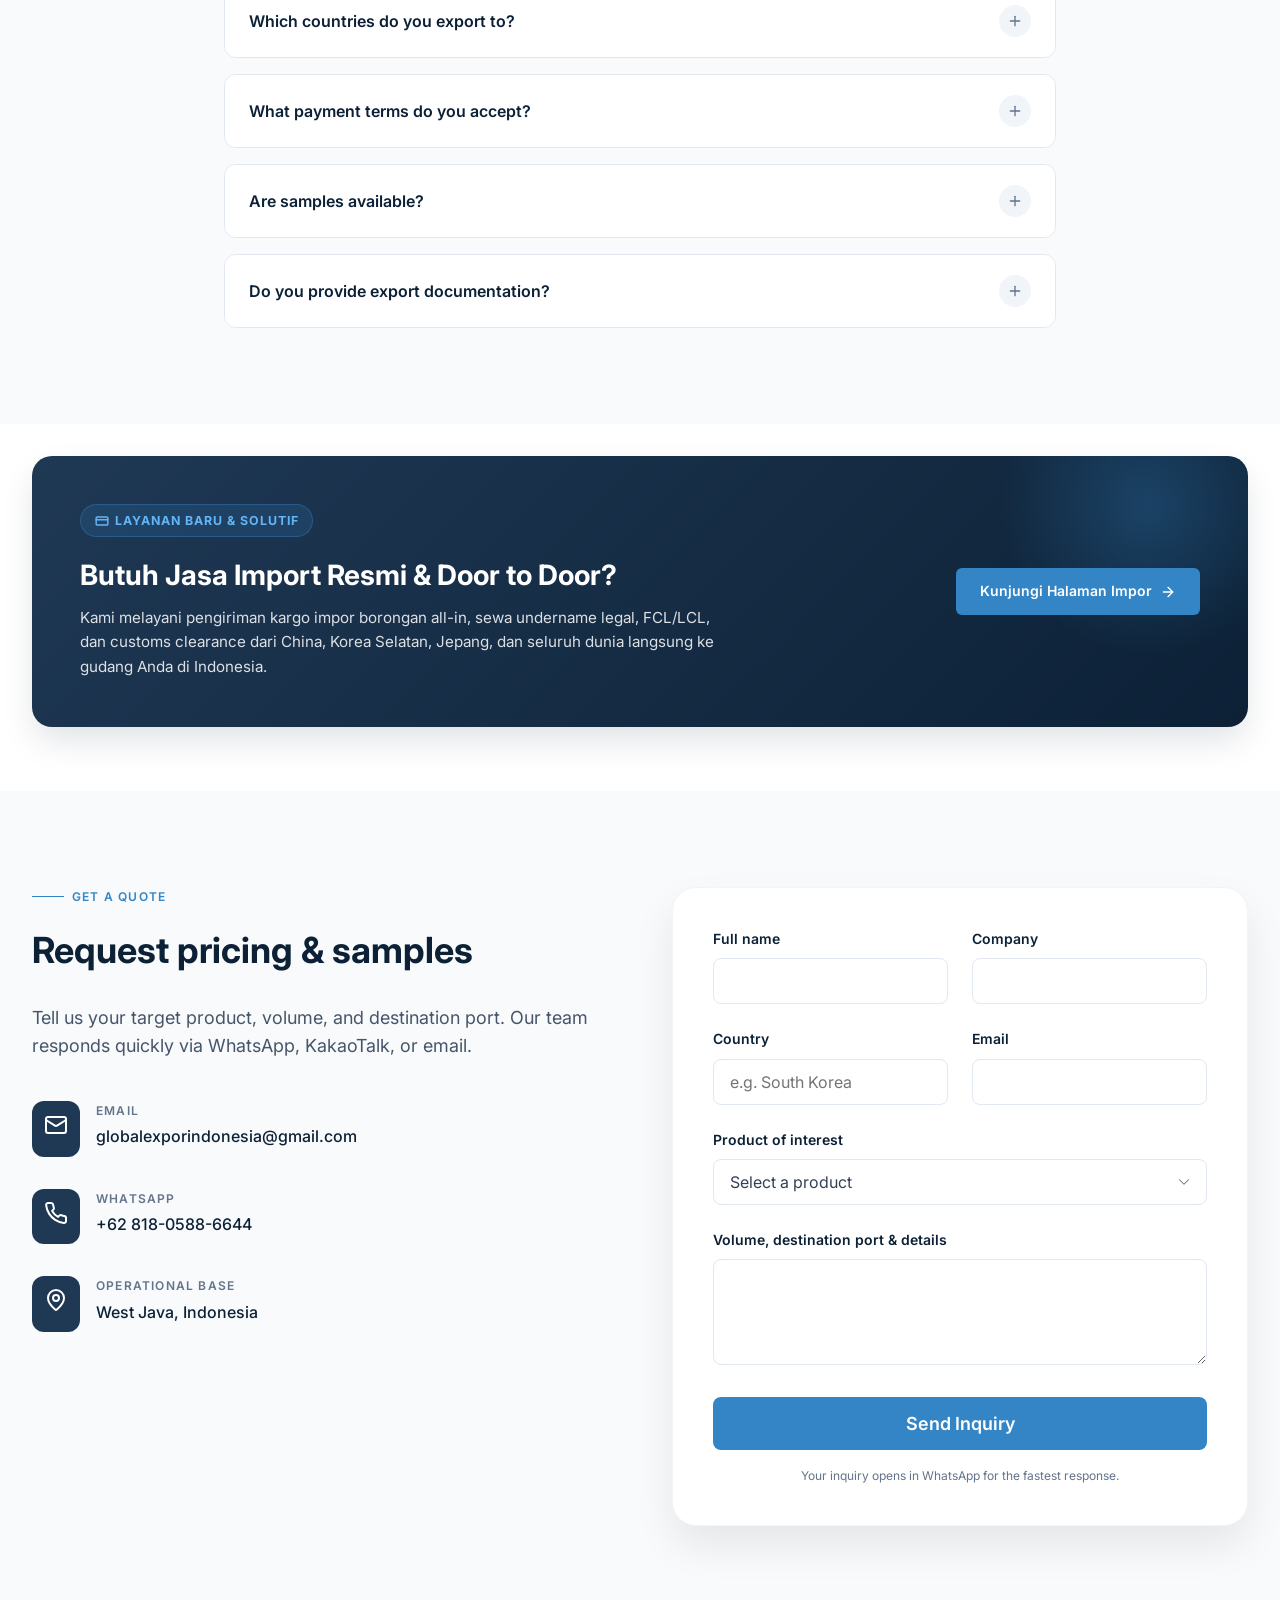
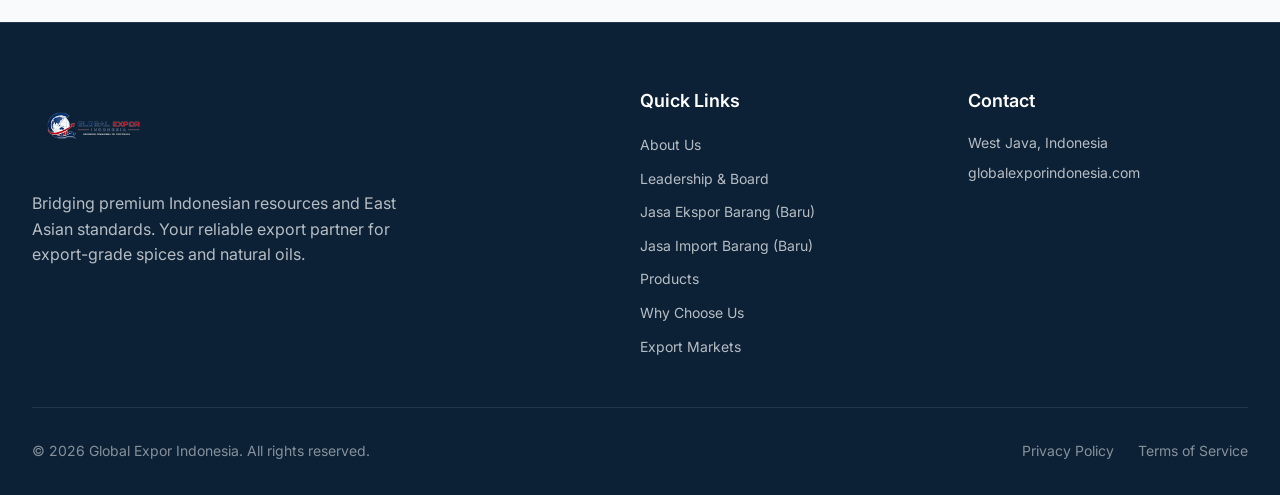
==== commit 1f6471da: "Add official website logo favicon and import service components" ====
--- a/index.html
+++ b/index.html
@@ -5,6 +5,13 @@
     <meta name="viewport" content="width=device-width, initial-scale=1.0">
     <title>Global Expor Indonesia | Premium Spices & Natural Oils</title>
     <meta name="description" content="Bridging premium Indonesian resources and East Asian standards. Export-grade spices, candlenut, and cold-pressed oils.">
+
+    <!-- Favicon / Tab Icon -->
+    <link rel="icon" type="image/jpeg" href="assets/logo2.jpeg">
+    <link rel="icon" type="image/svg+xml" href="favicon.svg">
+    <link rel="icon" type="image/png" href="assets/logo.png">
+    <link rel="shortcut icon" href="assets/logo2.jpeg">
+    <link rel="apple-touch-icon" href="assets/logo2.jpeg">
 
     <!-- Google Fonts - Inter -->
     <link rel="preconnect" href="https://fonts.googleapis.com">
@@ -41,6 +48,8 @@
                 <a href="#quality">Quality</a>
                 <a href="#gallery">Gallery</a>
                 <a href="leadership.html">Leadership</a>
+            <a href="import.html">Jasa Import</a>
+                <a href="import.html">Jasa Import</a>
                 <a href="#faq">FAQ</a>
                 <a href="#contact">Contact</a>
                 <a href="#contact" class="btn-accent nav-cta">Request a Quote</a>
@@ -64,6 +73,7 @@
             <a href="#quality">Quality</a>
             <a href="#gallery">Gallery</a>
             <a href="leadership.html">Leadership</a>
+            <a href="import.html">Jasa Import</a>
             <a href="#faq">FAQ</a>
             <a href="#contact">Contact</a>
             <a href="#contact" class="btn-accent mobile-cta">Request a Quote</a>
@@ -91,7 +101,7 @@
                     </h1>
 
                     <p class="hero-description">
-                        Global Expor Indonesia sources, quality-assures, and supplies export-grade Indonesian commodities — coconut charcoal briquettes, pure coconut oils, and Cassia Vera cinnamon — to importers, manufacturers, and distributors across Indonesia and Worldwide.
+                        Global Expor Indonesia sources, quality-assures, and supplies export-grade Indonesian commodities ??coconut charcoal briquettes, pure coconut oils, and Cassia Vera cinnamon ??to importers, manufacturers, and distributors across Indonesia and Worldwide.
                     </p>
 
                     <div class="hero-buttons">
@@ -109,11 +119,11 @@
                         <h3>Export-grade standards, transparent B2B</h3>
                         <div class="stats-grid">
                             <div>
-                                <div class="stat-value">≤2.5%</div>
+                                <div class="stat-value">??.5%</div>
                                 <div class="stat-label">Low Ash (Charcoal)</div>
                             </div>
                             <div>
-                                <div class="stat-value">≥75%</div>
+                                <div class="stat-value">??5%</div>
                                 <div class="stat-label">High Carbon</div>
                             </div>
                             <div>
@@ -196,7 +206,7 @@
                         Global Expor Indonesia is an international trading and export-enabling enterprise based in Indonesia. We specialise in sourcing, quality-assuring, and supplying premium-grade Indonesian agricultural commodities and natural derivatives to international markets.
                     </p>
                     <p class="text-slate">
-                        With a local presence in Indonesia, we bridge the gap between rich Indonesian natural resources and strict East Asian industrial standards — ensuring seamless logistics, full regulatory compliance, and transparent business-to-business partnerships.
+                        With a local presence in Indonesia, we bridge the gap between rich Indonesian natural resources and strict East Asian industrial standards ??ensuring seamless logistics, full regulatory compliance, and transparent business-to-business partnerships.
                     </p>
 
                     <div class="about-features">
@@ -283,7 +293,7 @@
                         <div class="product-specs">
                             <span class="spec-tag">100% Coconut Shell</span>
                             <span class="spec-tag">Low Ash &lt;2.5%</span>
-                            <span class="spec-tag">High Carbon ≥75%</span>
+                            <span class="spec-tag">High Carbon ??5%</span>
                             <span class="spec-tag">Burns up to 2.5 hrs</span>
                         </div>
                         <a href="#contact" class="product-link">
@@ -485,26 +495,26 @@
                     <h2 class="text-white">Built for international buyers, ready for export</h2>
 
                     <p class="text-white-80">
-                        We are structured for cross-border trade — with documentation, compliance, and logistics aligned to East Asian and global import standards.
+                        We are structured for cross-border trade ??with documentation, compliance, and logistics aligned to East Asian and global import standards.
                     </p>
 
                     <div class="market-items">
                         <div class="market-item">
-                            <div class="market-emoji">🇮🇩</div>
-                            <div>
-                                <h4><span class="text-white">Indonesian</span> — <span class="text-white-70">Primary Market</span></h4>
+                            <div class="market-emoji">?��?��</div>
+                            <div>
+                                <h4><span class="text-white">Indonesian</span> ??<span class="text-white-70">Primary Market</span></h4>
                                 <p>Local representation</p>
                             </div>
                         </div>
                         <div class="market-item">
-                            <div class="market-emoji">🌏</div>
+                            <div class="market-emoji">?��</div>
                             <div>
                                 <h4>East Asia & Worldwide</h4>
                                 <p>Supplying importers, distributors, and manufacturers globally</p>
                             </div>
                         </div>
                         <div class="market-item">
-                            <div class="market-emoji">🇮🇩</div>
+                            <div class="market-emoji">?��?��</div>
                             <div>
                                 <h4>Sourced in Indonesia</h4>
                                 <p>Direct producer partnerships across the archipelago</p>
@@ -568,7 +578,7 @@
                         <div class="process-bar"></div>
                         <div class="process-num">03</div>
                         <h3>Processing & Cold-Press</h3>
-                        <p>Oils are extracted by mechanical cold-press in sanitary conditions — pure, unrefined, solvent-free.</p>
+                        <p>Oils are extracted by mechanical cold-press in sanitary conditions ??pure, unrefined, solvent-free.</p>
                     </div>
                     <div class="process-step fade-in-up" style="transition-delay: 0.3s;">
                         <div class="process-bar"></div>
@@ -605,7 +615,7 @@
                             <svg xmlns="http://www.w3.org/2000/svg" width="24" height="24" viewBox="0 0 24 24" fill="none" stroke="currentColor" stroke-width="2" stroke-linecap="round" stroke-linejoin="round"><path d="m7.5 4.27 9 5.15"/><path d="M21 8a2 2 0 0 0-1-1.73l-7-4a2 2 0 0 0-2 0l-7 4A2 2 0 0 0 3 8v8a2 2 0 0 0 1 1.73l7 4a2 2 0 0 0 2 0l7-4A2 2 0 0 0 21 16Z"/><path d="m3.3 7 8.7 5 8.7-5"/><path d="M12 22V12"/></svg>
                         </div>
                         <h3>Controlled Specifications</h3>
-                        <p>Charcoal ash &lt;2.5%, carbon ≥75% — strictly monitored.</p>
+                        <p>Charcoal ash &lt;2.5%, carbon ??5% ??strictly monitored.</p>
                     </div>
                     <div class="assurance-card fade-in-up" style="transition-delay: 0.2s;">
                         <div class="assurance-icon">
@@ -619,7 +629,7 @@
                             <svg xmlns="http://www.w3.org/2000/svg" width="24" height="24" viewBox="0 0 24 24" fill="none" stroke="currentColor" stroke-width="2" stroke-linecap="round" stroke-linejoin="round"><path d="m12 3-1.912 5.813a2 2 0 0 1-1.275 1.275L3 12l5.813 1.912a2 2 0 0 1 1.275 1.275L12 21l1.912-5.813a2 2 0 0 1 1.275-1.275L21 12l-5.813-1.912a2 2 0 0 1-1.275-1.275L12 3Z"/><path d="M5 3v4"/><path d="M19 17v4"/><path d="M3 5h4"/><path d="M17 19h4"/></svg>
                         </div>
                         <h3>100% Pure & Solvent-Free</h3>
-                        <p>Cold-pressed oils — natural, unrefined, chemical-free.</p>
+                        <p>Cold-pressed oils ??natural, unrefined, chemical-free.</p>
                     </div>
                 </div>
             </div>
@@ -753,7 +763,29 @@
         </div>
     </section>
 
-    <!-- ========== CONTACT SECTION ========== -->
+    </section>
+
+    <!-- ========== IMPORT SERVICE PROMO BANNER ========== -->
+    <section class="section bg-white" style="padding: 2rem 0 4rem;">
+        <div class="container">
+            <div class="import-promo-banner fade-in-up" style="margin-top: 0;">
+                <div class="import-promo-content">
+                    <div class="hero-tag-import">
+                        <svg xmlns="http://www.w3.org/2000/svg" width="14" height="14" viewBox="0 0 24 24" fill="none" stroke="currentColor" stroke-width="2.5" stroke-linecap="round" stroke-linejoin="round"><rect width="20" height="14" x="2" y="5" rx="2"/><line x1="2" x2="22" y1="10" y2="10"/></svg>
+                        <span>Layanan Baru & Solutif</span>
+                    </div>
+                    <h3>Butuh Jasa Import Resmi & Door to Door?</h3>
+                    <p>Kami melayani pengiriman kargo impor borongan all-in, sewa undername legal, FCL/LCL, dan customs clearance dari China, Korea Selatan, Jepang, dan seluruh dunia langsung ke gudang Anda di Indonesia.</p>
+                </div>
+                <div class="import-promo-action">
+                    <a href="import.html" class="btn-accent" style="white-space: nowrap; display: inline-flex;">
+                        Kunjungi Halaman Impor
+                        <svg xmlns="http://www.w3.org/2000/svg" width="16" height="16" viewBox="0 0 24 24" fill="none" stroke="currentColor" stroke-width="2" stroke-linecap="round" stroke-linejoin="round"><path d="M5 12h14"/><path d="m12 5 7 7-7 7"/></svg>
+                    </a>
+                </div>
+            </div>
+        </div>
+    </section>
     <section id="contact" class="section bg-slate-50">
         <div class="container">
             <div class="contact-grid">
@@ -896,3 +928,4 @@
     <script src="script.js"></script>
 </body>
 </html>
+
--- a/style.css
+++ b/style.css
@@ -1,5 +1,4 @@
-/* ==========================================
-   Global Expor Indonesia - Complete CSS
+/* ===================================   Global Expor Indonesia - Complete CSS
    Pure CSS (no Tailwind) - GitHub Pages Ready
    ========================================== */
 
@@ -214,8 +213,7 @@
     transform: translate(0, 0) scale(1) !important;
 }
 
-/* ==========================================
-   NAVBAR
+/* ===================================   NAVBAR
    ========================================== */
 .navbar {
     position: fixed;
@@ -335,8 +333,7 @@
     }
 }
 
-/* ==========================================
-   HERO SECTION
+/* ===================================   HERO SECTION
    ========================================== */
 .hero-section {
     position: relative;
@@ -511,8 +508,7 @@
     font-size: 0.875rem;
 }
 
-/* ==========================================
-   ABOUT SECTION
+/* ===================================   ABOUT SECTION
    ========================================== */
 .about-grid {
     display: grid;
@@ -631,8 +627,7 @@
     margin-bottom: 0;
 }
 
-/* ==========================================
-   PRODUCTS SECTION
+/* ===================================   PRODUCTS SECTION
    ========================================== */
 .products-grid {
     display: grid;
@@ -758,8 +753,7 @@
     color: var(--accent-hover);
 }
 
-/* ==========================================
-   WHY US SECTION
+/* ===================================   WHY US SECTION
    ========================================== */
 .reasons-grid {
     display: grid;
@@ -817,8 +811,7 @@
     line-height: 1.7;
 }
 
-/* ==========================================
-   MARKETS SECTION
+/* ===================================   MARKETS SECTION
    ========================================== */
 .markets-section {
     position: relative;
@@ -957,8 +950,7 @@
     font-size: 0.875rem;
 }
 
-/* ==========================================
-   QUALITY SECTION
+/* ===================================   QUALITY SECTION
    ========================================== */
 .quality-assurance {
     border-top: 1px solid var(--slate-100);
@@ -1074,8 +1066,7 @@
     font-size: 0.875rem;
 }
 
-/* ==========================================
-   GALLERY SECTION
+/* ===================================   GALLERY SECTION
    ========================================== */
 .gallery-grid {
     display: grid;
@@ -1140,8 +1131,7 @@
     text-overflow: ellipsis;
 }
 
-/* ==========================================
-   FAQ SECTION
+/* ===================================   FAQ SECTION
    ========================================== */
 .faq-list {
     display: flex;
@@ -1217,8 +1207,7 @@
     padding-top: 1rem;
 }
 
-/* ==========================================
-   CONTACT SECTION
+/* ===================================   CONTACT SECTION
    ========================================== */
 .contact-grid {
     display: grid;
@@ -1380,8 +1369,7 @@
     margin-top: 1rem;
 }
 
-/* ==========================================
-   FOOTER
+/* ===================================   FOOTER
    ========================================== */
 .footer {
     background: var(--primary);
@@ -1488,8 +1476,7 @@
     color: var(--white);
 }
 
-/* ==========================================
-   FLOATING WHATSAPP
+/* ===================================   FLOATING WHATSAPP
    ========================================== */
 .floating-whatsapp {
     position: fixed;
@@ -1526,16 +1513,14 @@
     }
 }
 
-/* ==========================================
-   ACTIVE NAV LINK
+/* ===================================   ACTIVE NAV LINK
    ========================================== */
 .nav-links a.active {
     color: var(--accent);
     font-weight: 600;
 }
 
-/* ==========================================
-   LEADERSHIP & EXECUTIVE STYLES
+/* ===================================   LEADERSHIP & EXECUTIVE STYLES
    ========================================== */
 .subpage-hero {
     position: relative;
@@ -2112,3 +2097,569 @@
         grid-template-columns: repeat(2, 1fr) !important;
     }
 }
+
+/* ===================================   JASA IMPORT & FREIGHT FORWARDING STYLES
+   ========================================== */
+
+/* Subpage Hero modifications & badges */
+.hero-tag-import {
+    background: rgba(51, 133, 198, 0.18);
+    border: 1px solid rgba(51, 133, 198, 0.4);
+    color: #64b5f6;
+    padding: 0.35rem 0.85rem;
+    border-radius: 9999px;
+    font-size: 0.775rem;
+    font-weight: 700;
+    text-transform: uppercase;
+    letter-spacing: 0.08em;
+    display: inline-flex;
+    align-items: center;
+    gap: 0.4rem;
+    margin-bottom: 1rem;
+}
+
+/* Import Stats Ribbon */
+.import-stats-ribbon {
+    background: var(--white);
+    border-radius: 1.25rem;
+    padding: 2rem 2.5rem;
+    box-shadow: 0 10px 35px -10px rgba(12, 33, 54, 0.08);
+    border: 1px solid var(--slate-200);
+    margin-top: -3rem;
+    position: relative;
+    z-index: 20;
+}
+
+.import-stats-grid {
+    display: grid;
+    grid-template-columns: repeat(2, 1fr);
+    gap: 1.5rem;
+}
+
+@media (min-width: 768px) {
+    .import-stats-grid {
+        grid-template-columns: repeat(4, 1fr);
+        gap: 2rem;
+    }
+}
+
+.import-stat-item {
+    text-align: center;
+    border-right: 1px solid var(--slate-200);
+}
+
+.import-stat-item:last-child {
+    border-right: none;
+}
+
+@media (max-width: 767px) {
+    .import-stat-item:nth-child(2) {
+        border-right: none;
+    }
+}
+
+.import-stat-num {
+    font-size: 2rem;
+    font-weight: 800;
+    color: var(--primary);
+    line-height: 1.1;
+    margin-bottom: 0.25rem;
+}
+
+.import-stat-label {
+    font-size: 0.825rem;
+    color: var(--slate-600);
+    font-weight: 500;
+}
+
+/* Import Services Grid */
+.import-services-grid {
+    display: grid;
+    grid-template-columns: 1fr;
+    gap: 2rem;
+    margin-top: 3rem;
+}
+
+@media (min-width: 768px) {
+    .import-services-grid {
+        grid-template-columns: repeat(2, 1fr);
+    }
+}
+
+@media (min-width: 1024px) {
+    .import-services-grid {
+        grid-template-columns: repeat(3, 1fr);
+    }
+}
+
+.import-service-card {
+    background: var(--white);
+    border: 1px solid var(--slate-200);
+    border-radius: 1.25rem;
+    padding: 2.25rem 2rem;
+    transition: transform 0.3s ease, box-shadow 0.3s ease, border-color 0.3s ease;
+    display: flex;
+    flex-direction: column;
+    position: relative;
+    overflow: hidden;
+}
+
+.import-service-card::before {
+    content: '';
+    position: absolute;
+    top: 0;
+    left: 0;
+    right: 0;
+    height: 4px;
+    background: linear-gradient(90deg, var(--accent) 0%, #60a5fa 100%);
+    opacity: 0;
+    transition: opacity 0.3s ease;
+}
+
+.import-service-card:hover {
+    transform: translateY(-6px);
+    box-shadow: 0 20px 40px -10px rgba(12, 33, 54, 0.12);
+    border-color: rgba(51, 133, 198, 0.4);
+}
+
+.import-service-card:hover::before {
+    opacity: 1;
+}
+
+.import-service-card.featured {
+    border-color: var(--accent);
+    background: linear-gradient(180deg, #ffffff 0%, #f8fbfe 100%);
+    box-shadow: 0 12px 30px -5px rgba(51, 133, 198, 0.15);
+}
+
+.import-service-card.featured::before {
+    opacity: 1;
+}
+
+.card-top-badge {
+    position: absolute;
+    top: 1.25rem;
+    right: 1.25rem;
+    background: rgba(51, 133, 198, 0.12);
+    color: var(--accent);
+    font-size: 0.6875rem;
+    font-weight: 700;
+    text-transform: uppercase;
+    letter-spacing: 0.05em;
+    padding: 0.3rem 0.65rem;
+    border-radius: 9999px;
+}
+
+.import-service-icon {
+    width: 56px;
+    height: 56px;
+    border-radius: 1rem;
+    background: rgba(51, 133, 198, 0.1);
+    color: var(--accent);
+    display: flex;
+    align-items: center;
+    justify-content: center;
+    margin-bottom: 1.5rem;
+    transition: background-color 0.3s ease, color 0.3s ease;
+}
+
+.import-service-card:hover .import-service-icon {
+    background: var(--accent);
+    color: var(--white);
+}
+
+.import-service-card h3 {
+    font-size: 1.35rem;
+    font-weight: 700;
+    color: var(--primary);
+    margin-bottom: 0.75rem;
+    line-height: 1.3;
+}
+
+.import-service-card p {
+    color: var(--slate-600);
+    font-size: 0.925rem;
+    line-height: 1.6;
+    margin-bottom: 1.5rem;
+    flex-grow: 1;
+}
+
+.import-service-features {
+    list-style: none;
+    margin-bottom: 1.75rem;
+    padding-top: 1rem;
+    border-top: 1px solid var(--slate-100);
+    display: flex;
+    flex-direction: column;
+    gap: 0.625rem;
+}
+
+.import-service-features li {
+    display: flex;
+    align-items: flex-start;
+    gap: 0.625rem;
+    font-size: 0.85rem;
+    color: var(--slate-700);
+    line-height: 1.4;
+}
+
+.import-service-features li svg {
+    flex-shrink: 0;
+    color: var(--accent);
+    margin-top: 2px;
+}
+
+.import-service-action {
+    margin-top: auto;
+}
+
+.btn-service-outline {
+    display: inline-flex;
+    align-items: center;
+    justify-content: center;
+    gap: 0.5rem;
+    width: 100%;
+    padding: 0.75rem 1.25rem;
+    border: 1px solid var(--slate-300);
+    border-radius: 0.75rem;
+    color: var(--primary);
+    font-size: 0.875rem;
+    font-weight: 600;
+    transition: all 0.2s ease;
+    text-align: center;
+}
+
+.import-service-card:hover .btn-service-outline,
+.import-service-card.featured .btn-service-outline {
+    background: var(--primary);
+    color: var(--white);
+    border-color: var(--primary);
+}
+
+/* Comparison Table */
+.comparison-container {
+    background: var(--white);
+    border-radius: 1.25rem;
+    border: 1px solid var(--slate-200);
+    padding: 2rem 1.5rem;
+    box-shadow: 0 10px 30px -5px rgba(12, 33, 54, 0.05);
+    margin-top: 2.5rem;
+}
+
+@media (min-width: 768px) {
+    .comparison-container {
+        padding: 2.5rem;
+    }
+}
+
+.comparison-table-wrapper {
+    overflow-x: auto;
+    -webkit-overflow-scrolling: touch;
+}
+
+.comparison-table {
+    width: 100%;
+    min-width: 680px;
+    border-collapse: separate;
+    border-spacing: 0;
+    text-align: left;
+}
+
+.comparison-table th {
+    padding: 1.125rem 1rem;
+    background: var(--slate-50);
+    color: var(--primary);
+    font-weight: 700;
+    font-size: 0.925rem;
+    border-bottom: 2px solid var(--slate-200);
+}
+
+.comparison-table th.col-highlight {
+    background: rgba(51, 133, 198, 0.1);
+    color: var(--accent);
+    border-bottom-color: var(--accent);
+}
+
+.comparison-table td {
+    padding: 1.125rem 1rem;
+    border-bottom: 1px solid var(--slate-200);
+    font-size: 0.875rem;
+    color: var(--slate-700);
+    vertical-align: middle;
+}
+
+.comparison-table tr:last-child td {
+    border-bottom: none;
+}
+
+.comparison-table td.col-highlight {
+    background: rgba(51, 133, 198, 0.03);
+    font-weight: 600;
+    color: var(--primary);
+}
+
+.badge-tag-yes {
+    display: inline-flex;
+    align-items: center;
+    gap: 0.35rem;
+    color: #059669;
+    background: #d1fae5;
+    padding: 0.25rem 0.625rem;
+    border-radius: 9999px;
+    font-size: 0.775rem;
+    font-weight: 600;
+}
+
+.badge-tag-no {
+    display: inline-flex;
+    align-items: center;
+    gap: 0.35rem;
+    color: #b91c1c;
+    background: #fee2e2;
+    padding: 0.25rem 0.625rem;
+    border-radius: 9999px;
+    font-size: 0.775rem;
+    font-weight: 600;
+}
+
+.badge-tag-info {
+    display: inline-flex;
+    align-items: center;
+    gap: 0.35rem;
+    color: var(--accent);
+    background: rgba(51, 133, 198, 0.1);
+    padding: 0.25rem 0.625rem;
+    border-radius: 9999px;
+    font-size: 0.775rem;
+    font-weight: 600;
+}
+
+/* Popular Routes Section */
+.routes-grid {
+    display: grid;
+    grid-template-columns: 1fr;
+    gap: 1.5rem;
+    margin-top: 2.5rem;
+}
+
+@media (min-width: 640px) {
+    .routes-grid {
+        grid-template-columns: repeat(2, 1fr);
+    }
+}
+
+@media (min-width: 1024px) {
+    .routes-grid {
+        grid-template-columns: repeat(3, 1fr);
+    }
+}
+
+.route-card {
+    background: var(--white);
+    border: 1px solid var(--slate-200);
+    border-radius: 1rem;
+    padding: 1.75rem 1.5rem;
+    transition: transform 0.2s ease, box-shadow 0.2s ease, border-color 0.2s ease;
+}
+
+.route-card:hover {
+    transform: translateY(-4px);
+    box-shadow: 0 12px 28px -6px rgba(12, 33, 54, 0.1);
+    border-color: var(--accent);
+}
+
+.route-header {
+    display: flex;
+    align-items: center;
+    justify-content: space-between;
+    margin-bottom: 1rem;
+}
+
+.route-country {
+    display: flex;
+    align-items: center;
+    gap: 0.625rem;
+}
+
+.route-flag {
+    font-size: 1.75rem;
+    line-height: 1;
+}
+
+.route-country h3 {
+    font-size: 1.15rem;
+    font-weight: 700;
+    color: var(--primary);
+}
+
+.route-badge {
+    font-size: 0.75rem;
+    font-weight: 600;
+    padding: 0.25rem 0.625rem;
+    border-radius: 9999px;
+    background: var(--slate-100);
+    color: var(--slate-700);
+}
+
+.route-card p {
+    font-size: 0.85rem;
+    color: var(--slate-600);
+    line-height: 1.5;
+    margin-bottom: 1.25rem;
+}
+
+.route-meta {
+    display: flex;
+    flex-direction: column;
+    gap: 0.5rem;
+    padding-top: 1rem;
+    border-top: 1px dashed var(--slate-200);
+    font-size: 0.8125rem;
+}
+
+.route-meta-row {
+    display: flex;
+    justify-content: space-between;
+    align-items: center;
+}
+
+.route-meta-label {
+    color: var(--slate-500);
+}
+
+.route-meta-value {
+    color: var(--primary);
+    font-weight: 600;
+}
+
+/* Workflow Steps */
+.workflow-grid {
+    display: grid;
+    grid-template-columns: 1fr;
+    gap: 1.5rem;
+    margin-top: 3rem;
+}
+
+@media (min-width: 640px) {
+    .workflow-grid {
+        grid-template-columns: repeat(2, 1fr);
+    }
+}
+
+@media (min-width: 1024px) {
+    .workflow-grid {
+        grid-template-columns: repeat(3, 1fr);
+    }
+}
+
+.workflow-card {
+    background: var(--white);
+    border: 1px solid var(--slate-200);
+    border-radius: 1.25rem;
+    padding: 2rem 1.75rem;
+    position: relative;
+    transition: transform 0.25s ease, box-shadow 0.25s ease;
+}
+
+.workflow-card:hover {
+    transform: translateY(-4px);
+    box-shadow: 0 14px 30px -8px rgba(12, 33, 54, 0.08);
+}
+
+.workflow-num {
+    font-size: 2.25rem;
+    font-weight: 800;
+    color: rgba(51, 133, 198, 0.25);
+    line-height: 1;
+    margin-bottom: 0.75rem;
+}
+
+.workflow-card h3 {
+    font-size: 1.15rem;
+    font-weight: 700;
+    color: var(--primary);
+    margin-bottom: 0.625rem;
+}
+
+.workflow-card p {
+    font-size: 0.875rem;
+    color: var(--slate-600);
+    line-height: 1.6;
+}
+
+/* Import Quote Form Card */
+.import-inquiry-box {
+    background: var(--white);
+    border-radius: 1.5rem;
+    border: 1px solid var(--slate-200);
+    padding: 2.5rem 2rem;
+    box-shadow: 0 15px 40px -10px rgba(12, 33, 54, 0.08);
+}
+
+@media (min-width: 768px) {
+    .import-inquiry-box {
+        padding: 3.5rem 3rem;
+    }
+}
+
+/* Cross-page banner in index.html */
+.import-promo-banner {
+    background: linear-gradient(135deg, var(--secondary) 0%, var(--primary) 100%);
+    border-radius: 1.25rem;
+    padding: 2.5rem 2rem;
+    color: var(--white);
+    display: flex;
+    flex-direction: column;
+    gap: 1.5rem;
+    position: relative;
+    overflow: hidden;
+    margin-top: 3.5rem;
+    box-shadow: 0 15px 35px -5px rgba(12, 33, 54, 0.15);
+}
+
+@media (min-width: 768px) {
+    .import-promo-banner {
+        flex-direction: row;
+        align-items: center;
+        justify-content: space-between;
+        padding: 3rem;
+    }
+}
+
+.import-promo-banner::before {
+    content: '';
+    position: absolute;
+    width: 300px;
+    height: 300px;
+    background: radial-gradient(circle, rgba(51, 133, 198, 0.3) 0%, transparent 70%);
+    top: -100px;
+    right: -50px;
+    border-radius: 50%;
+    pointer-events: none;
+}
+
+.import-promo-content {
+    position: relative;
+    z-index: 2;
+    max-width: 650px;
+}
+
+.import-promo-content h3 {
+    font-size: 1.75rem;
+    font-weight: 700;
+    color: var(--white);
+    margin-bottom: 0.5rem;
+}
+
+.import-promo-content p {
+    font-size: 0.95rem;
+    color: rgba(255, 255, 255, 0.85);
+    line-height: 1.6;
+}
+
+.import-promo-action {
+    position: relative;
+    z-index: 2;
+    flex-shrink: 0;
+}
+
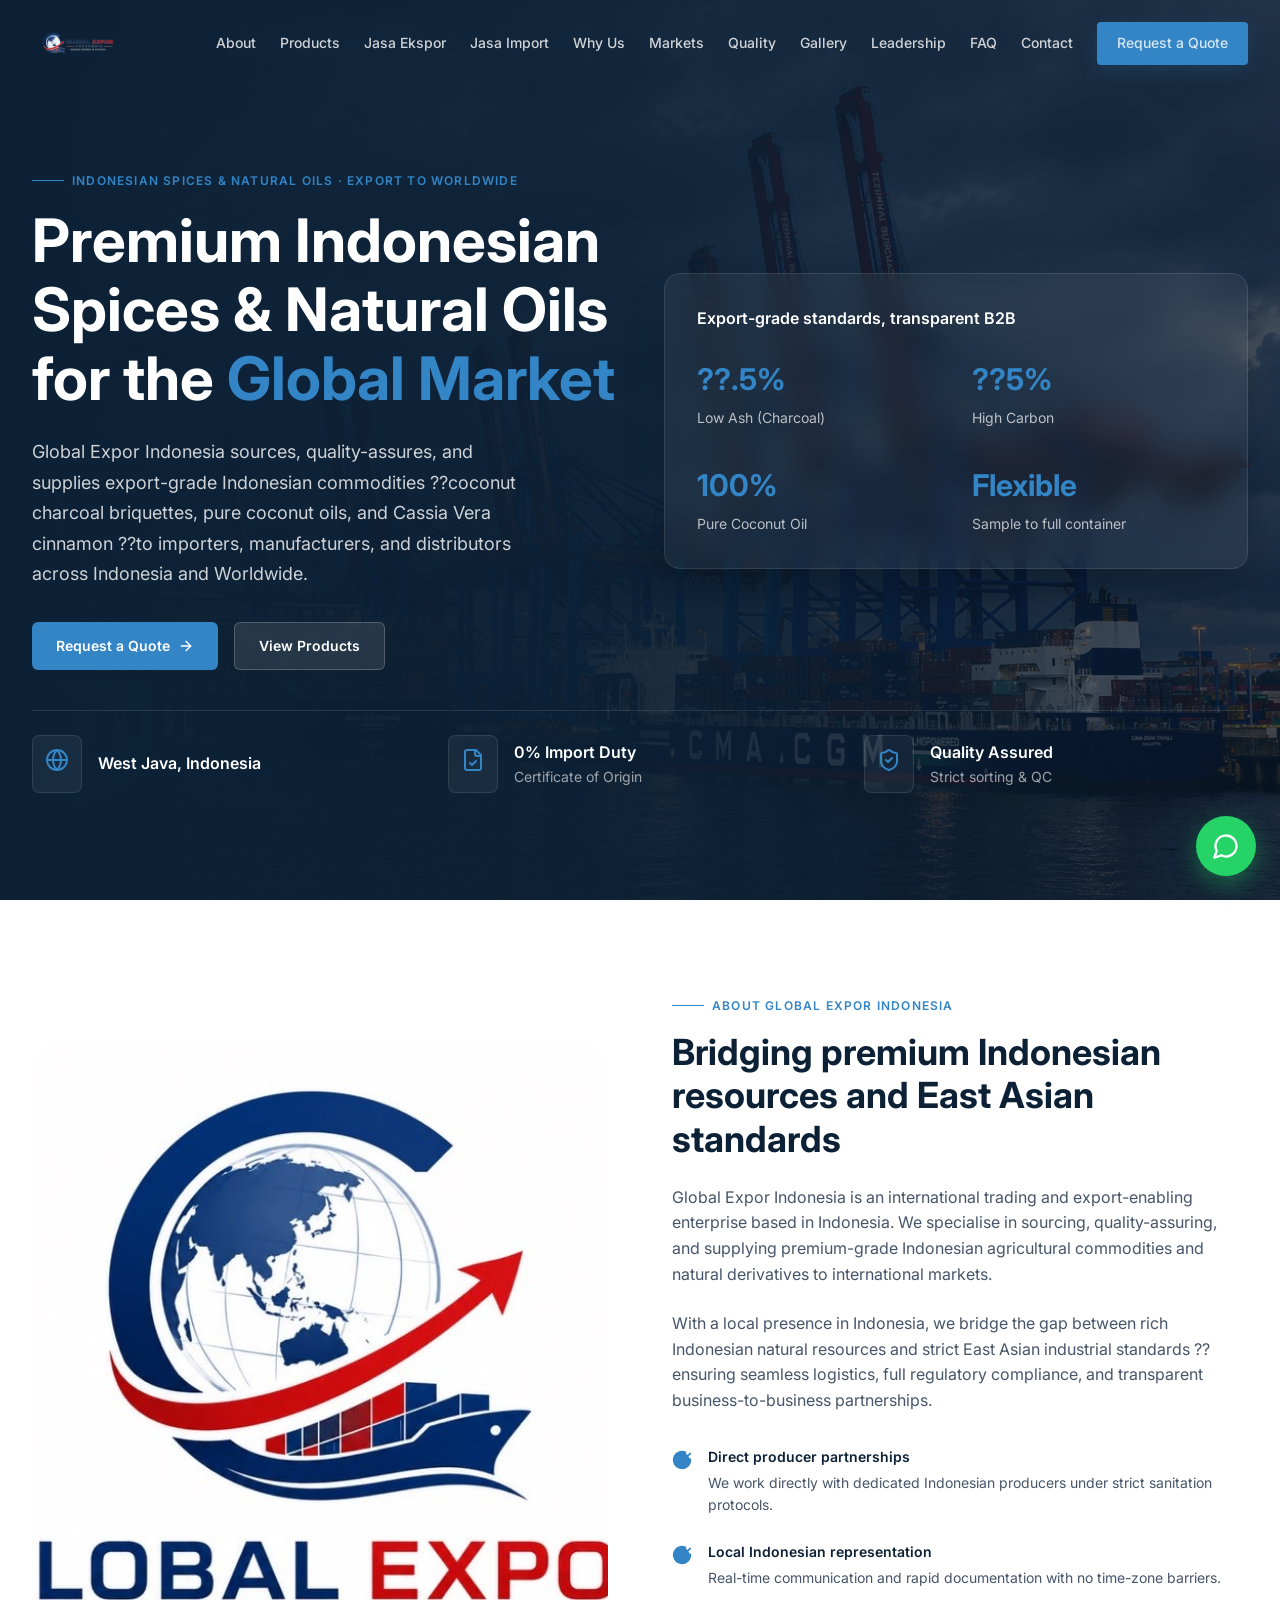
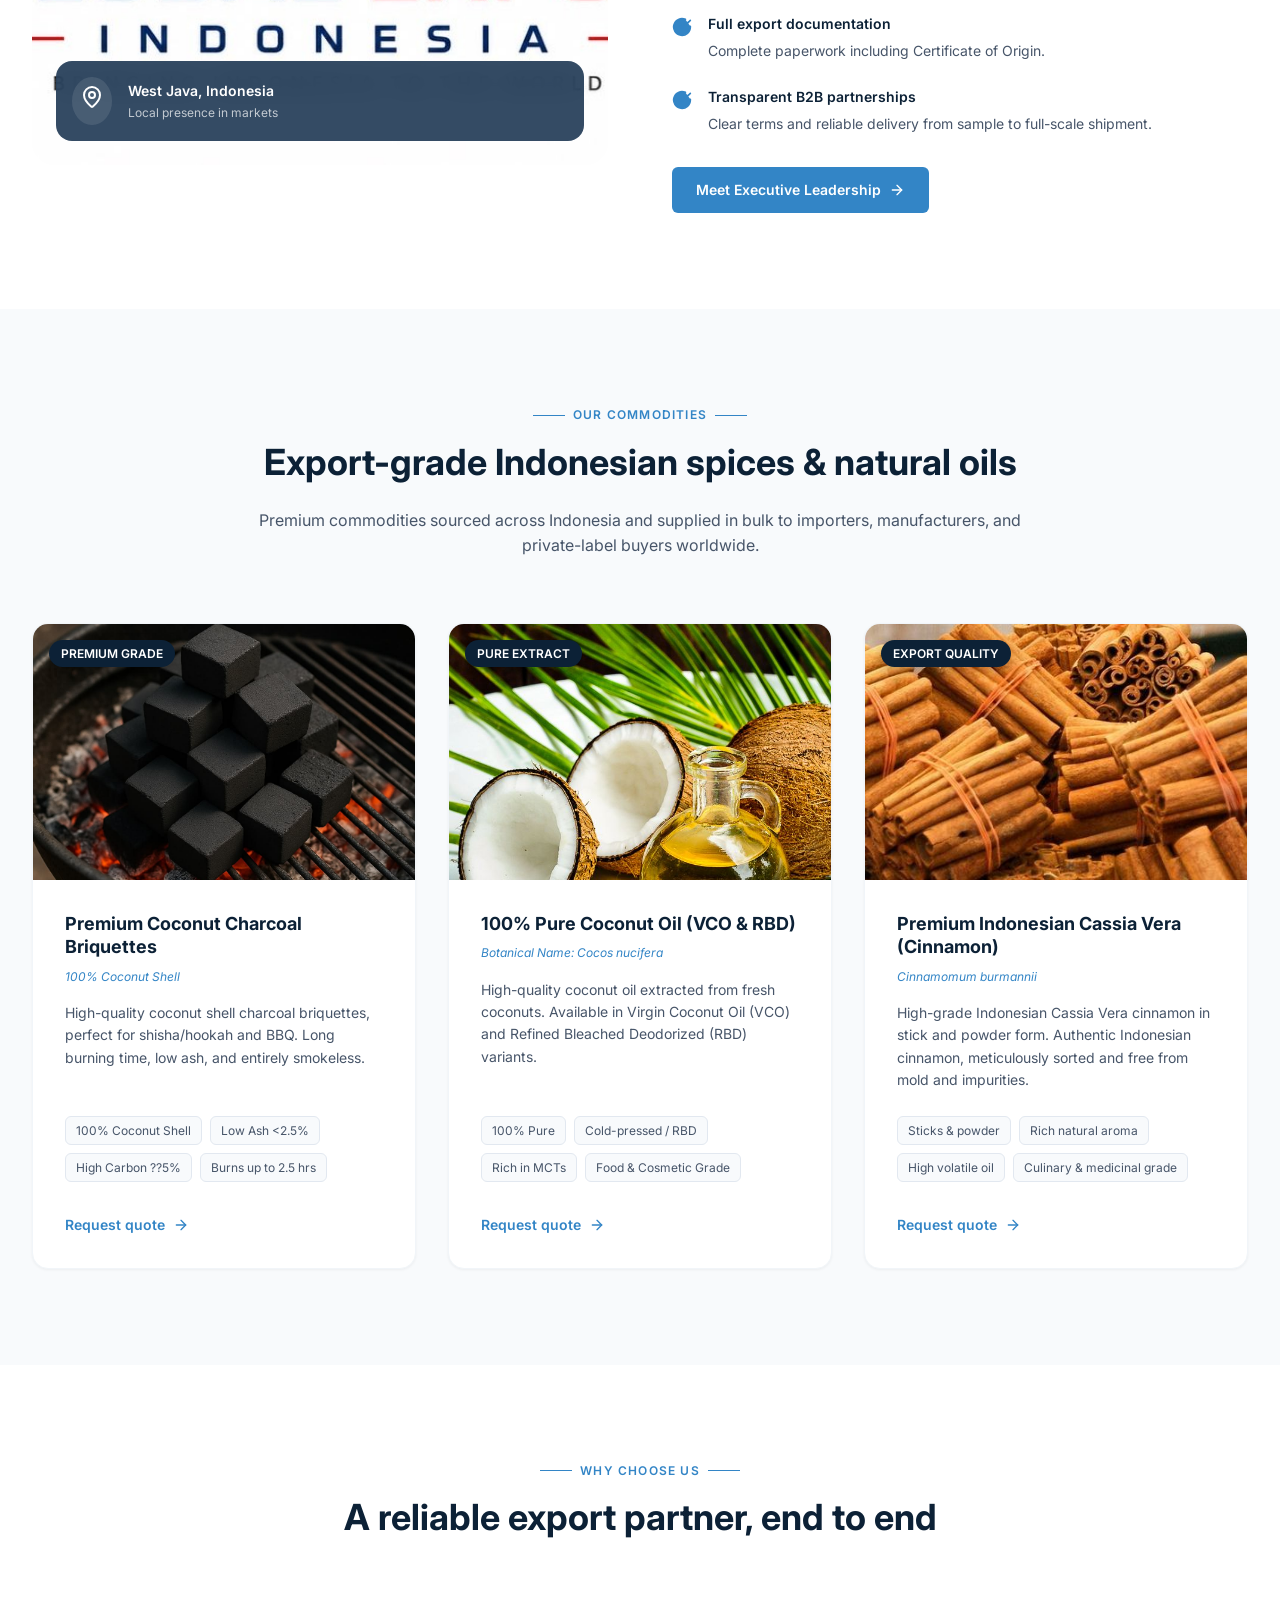
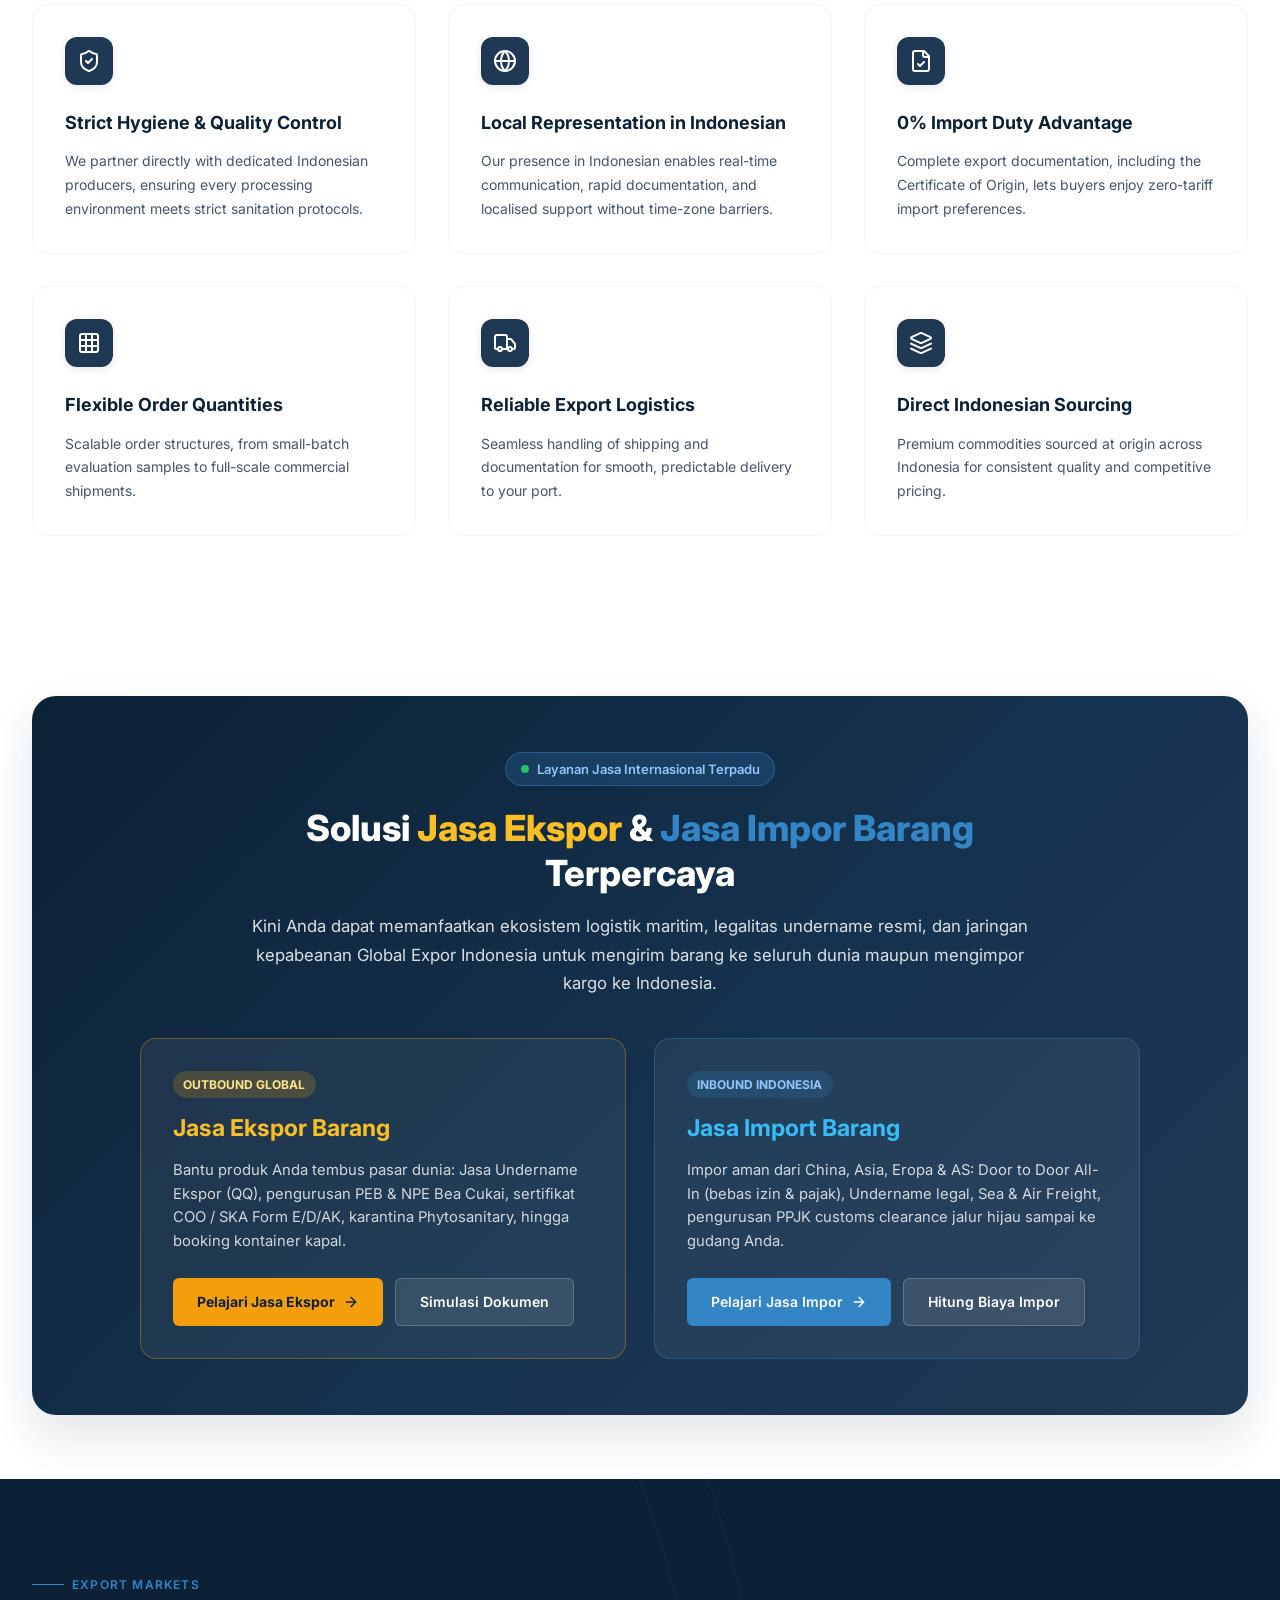
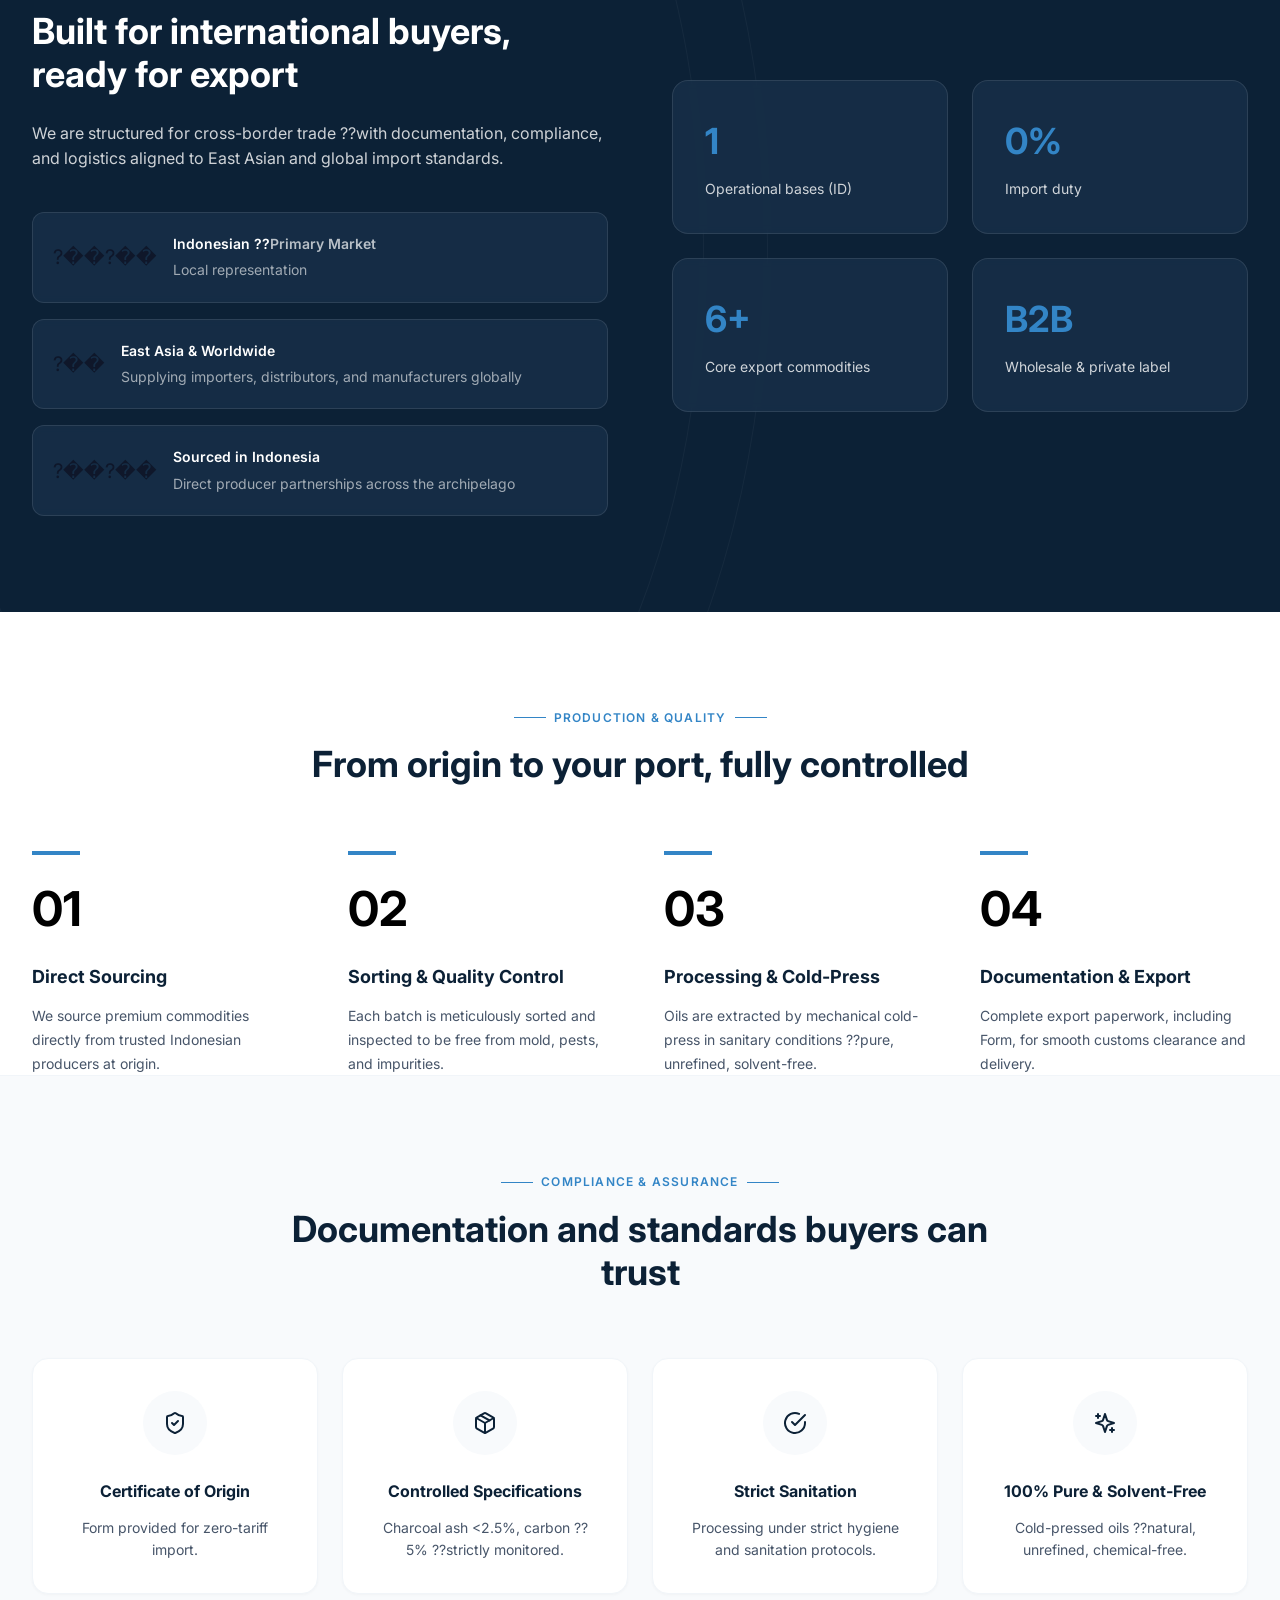
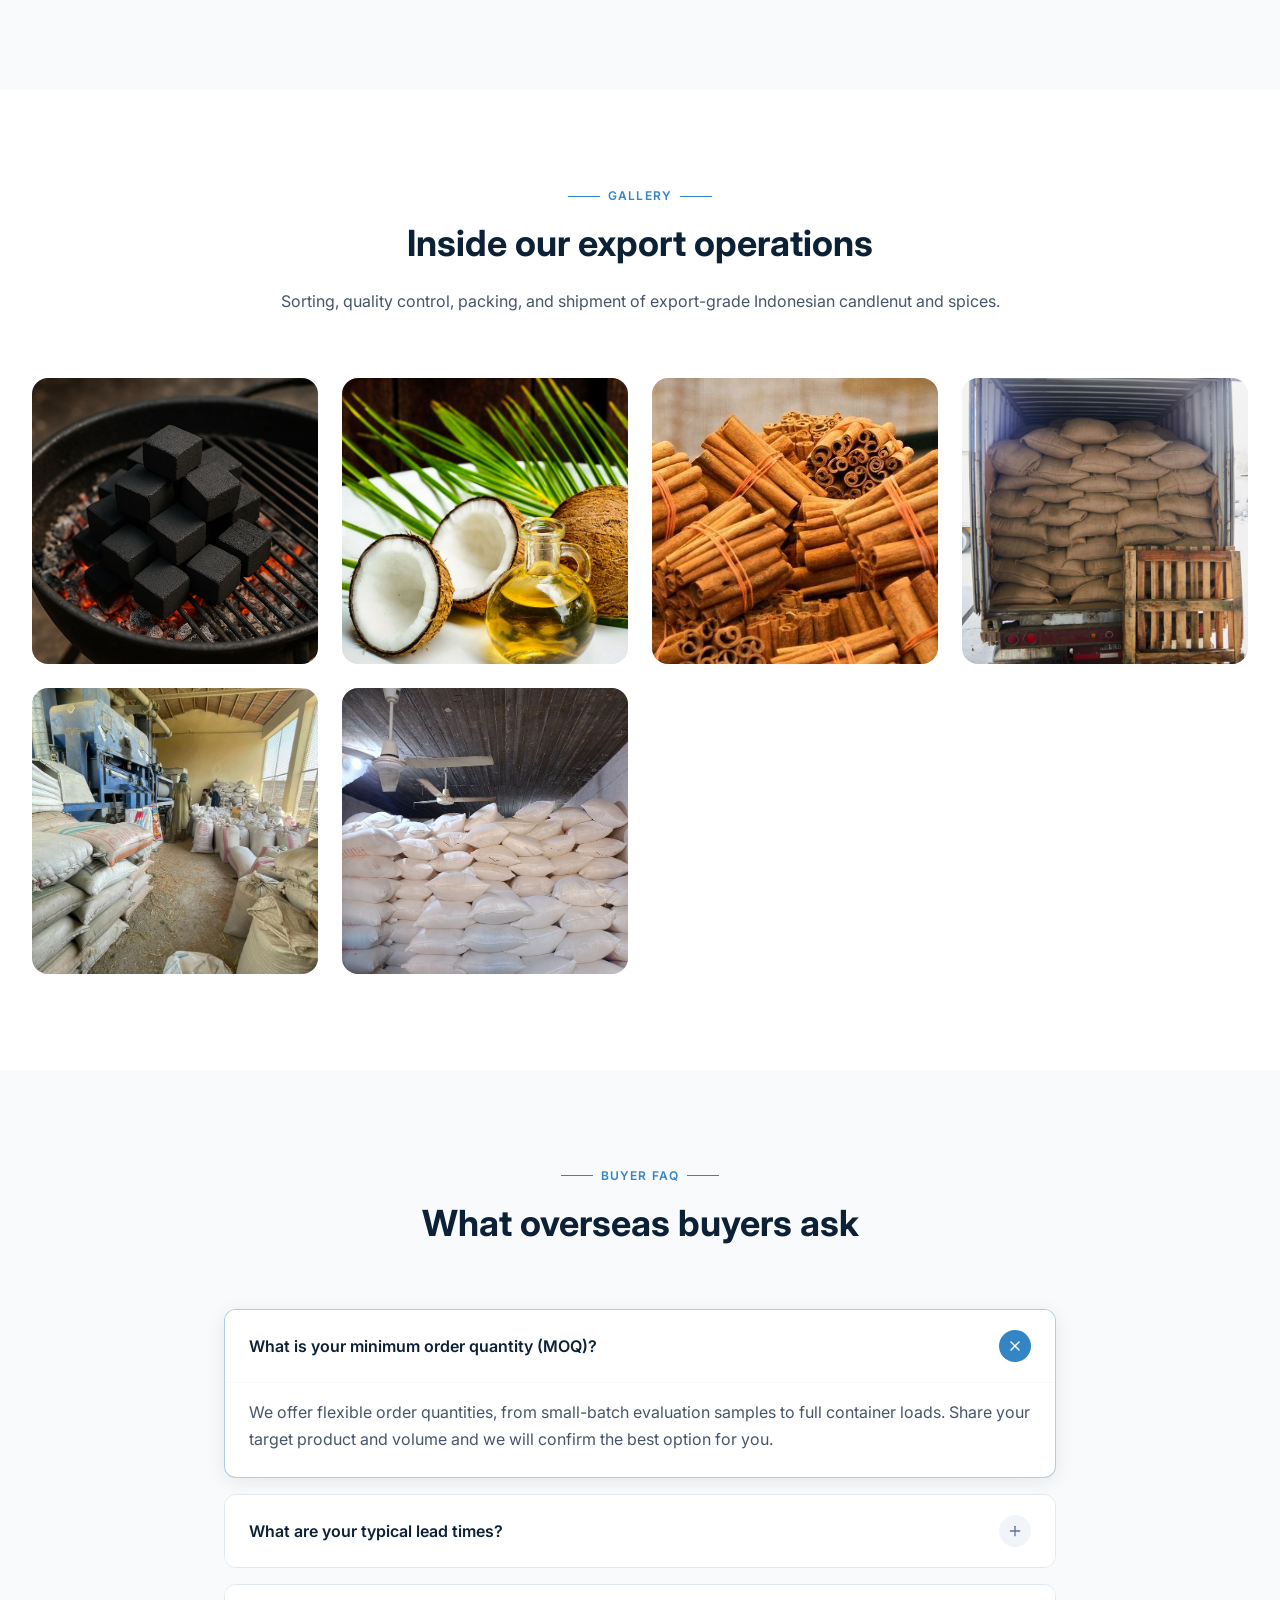
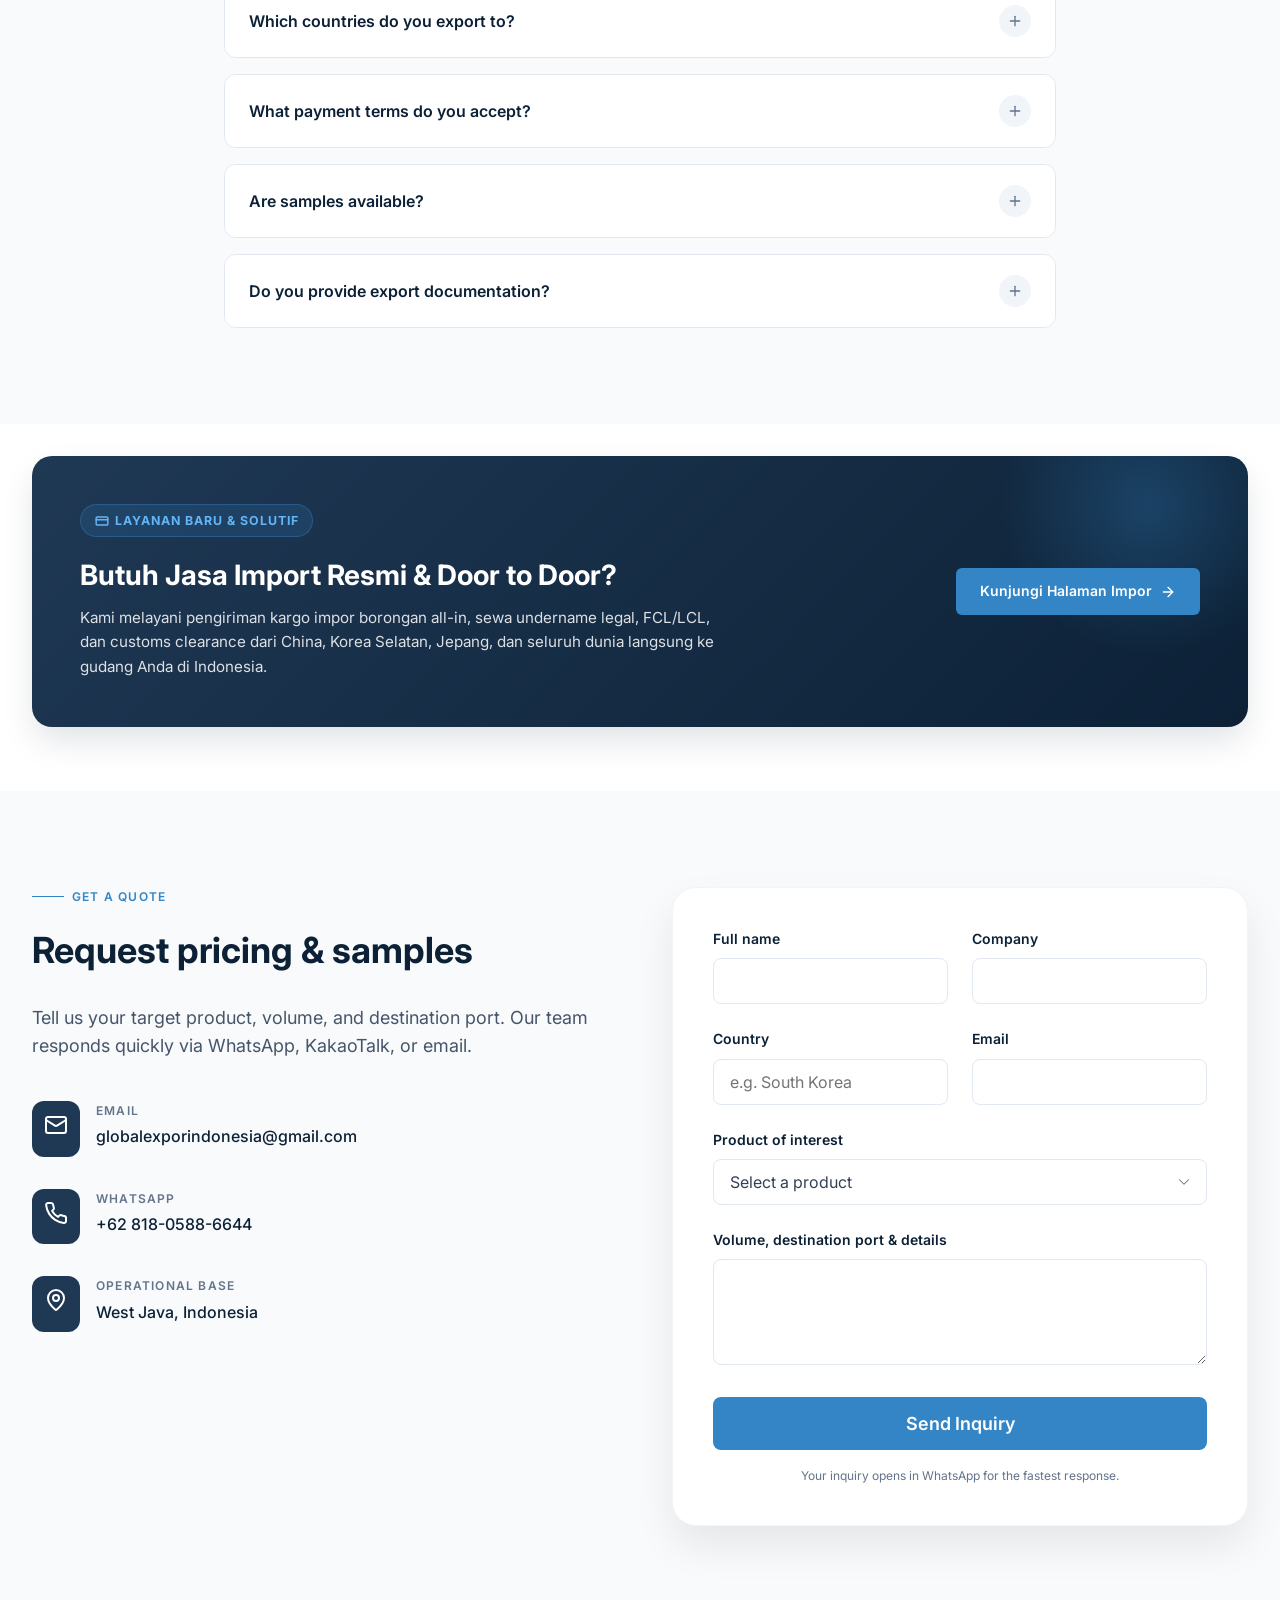
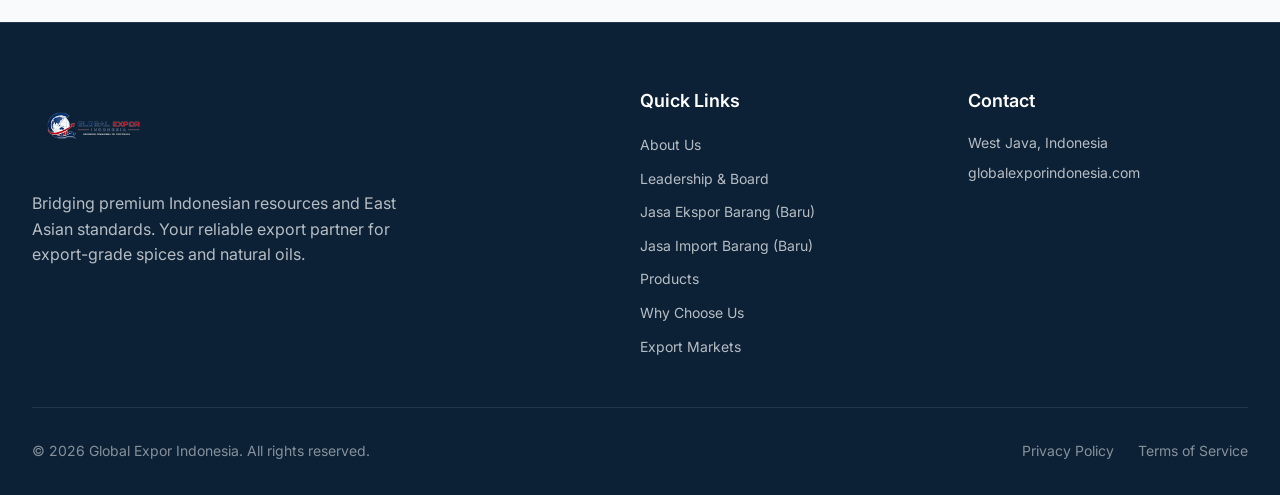
==== commit 27c9ebb8: "Fix navbar: remove Baru badges, fix duplicate links, improve logo spacing, add favicon" ====
--- a/index.html
+++ b/index.html
@@ -35,26 +35,17 @@
             <div class="nav-links">
                 <a href="#about">About</a>
                 <a href="#products">Products</a>
-                <a href="export.html" style="display:inline-flex; align-items:center; gap:0.35rem;">
-                    Jasa Ekspor
-                    <span style="background:#f59e0b; color:#0C2136; font-size:0.65rem; font-weight:700; padding:0.15rem 0.45rem; border-radius:9999px;">Baru</span>
-                </a>
-                <a href="import.html" style="display:inline-flex; align-items:center; gap:0.35rem;">
-                    Jasa Impor
-                    <span style="background:#ef4444; color:#ffffff; font-size:0.65rem; font-weight:700; padding:0.15rem 0.45rem; border-radius:9999px;">Baru</span>
-                </a>
+                <a href="export.html">Jasa Ekspor</a>
+                <a href="import.html">Jasa Import</a>
                 <a href="#why-us">Why Us</a>
                 <a href="#markets">Markets</a>
                 <a href="#quality">Quality</a>
                 <a href="#gallery">Gallery</a>
                 <a href="leadership.html">Leadership</a>
-            <a href="import.html">Jasa Import</a>
-                <a href="import.html">Jasa Import</a>
                 <a href="#faq">FAQ</a>
                 <a href="#contact">Contact</a>
                 <a href="#contact" class="btn-accent nav-cta">Request a Quote</a>
             </div>
-
             <!-- Mobile Menu Button -->
             <button class="mobile-menu-btn" id="mobileMenuBtn" aria-label="Toggle menu">
                 <svg id="menuIconOpen" xmlns="http://www.w3.org/2000/svg" width="24" height="24" viewBox="0 0 24 24" fill="none" stroke="currentColor" stroke-width="2" stroke-linecap="round" stroke-linejoin="round"><line x1="4" x2="20" y1="12" y2="12"/><line x1="4" x2="20" y1="6" y2="6"/><line x1="4" x2="20" y1="18" y2="18"/></svg>
@@ -66,14 +57,13 @@
         <div class="mobile-nav" id="mobileNav">
             <a href="#about">About</a>
             <a href="#products">Products</a>
-            <a href="export.html">Jasa Ekspor Barang (Baru)</a>
-            <a href="import.html">Jasa Import Barang (Baru)</a>
+            <a href="export.html">Jasa Ekspor</a>
+            <a href="import.html">Jasa Import</a>
             <a href="#why-us">Why Us</a>
             <a href="#markets">Markets</a>
             <a href="#quality">Quality</a>
             <a href="#gallery">Gallery</a>
             <a href="leadership.html">Leadership</a>
-            <a href="import.html">Jasa Import</a>
             <a href="#faq">FAQ</a>
             <a href="#contact">Contact</a>
             <a href="#contact" class="btn-accent mobile-cta">Request a Quote</a>
--- a/style.css
+++ b/style.css
@@ -235,6 +235,7 @@
     display: flex;
     justify-content: space-between;
     align-items: center;
+    gap: 2rem;
 }
 
 .navbar-logo {
@@ -242,6 +243,8 @@
     align-items: center;
     gap: 0.5rem;
     color: var(--white);
+    margin-right: 2.5rem;
+    flex-shrink: 0;
 }
 
 .navbar-logo img {
@@ -258,7 +261,13 @@
 .nav-links {
     display: none;
     align-items: center;
-    gap: 2rem;
+    gap: 1.15rem;
+}
+
+@media (min-width: 1280px) {
+    .nav-links {
+        gap: 1.5rem;
+    }
 }
 
 .nav-links a {
@@ -266,6 +275,7 @@
     font-size: 0.875rem;
     font-weight: 500;
     transition: color 0.2s ease;
+    white-space: nowrap;
 }
 
 .nav-links a:hover {
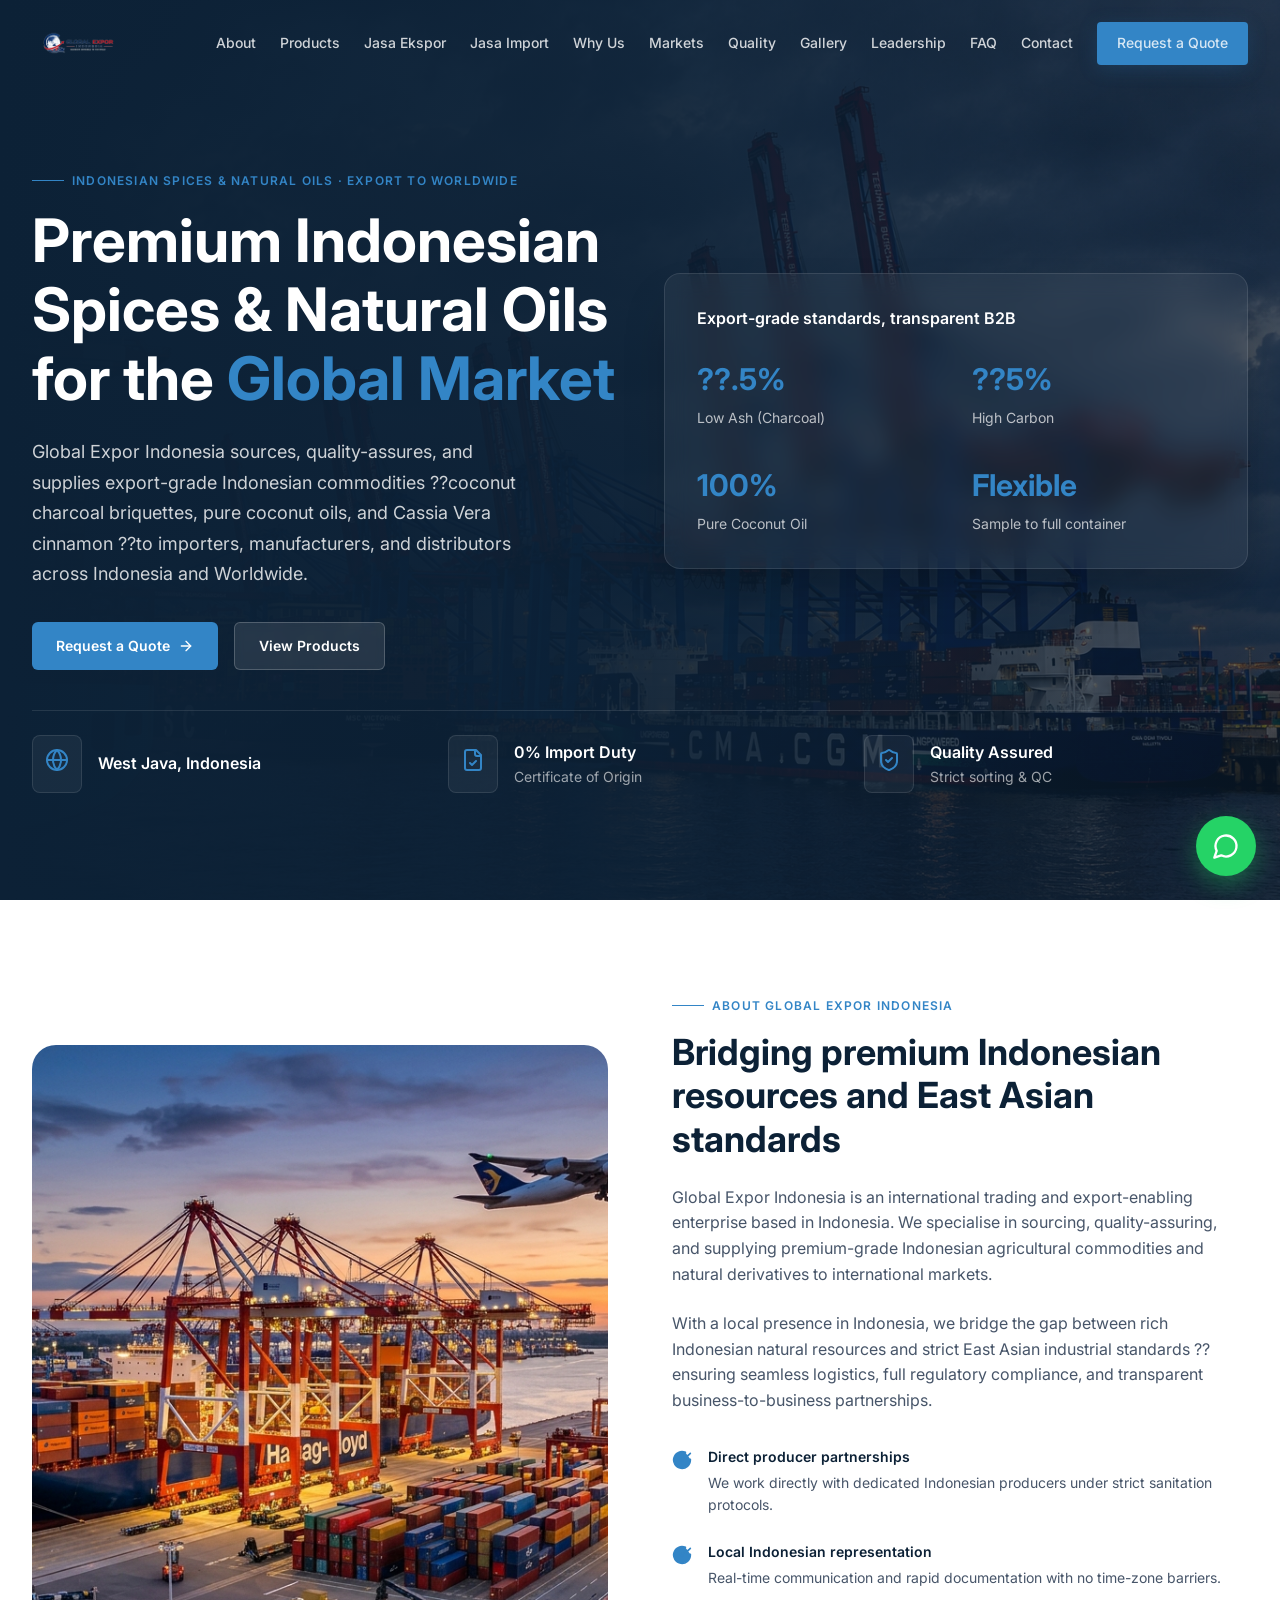
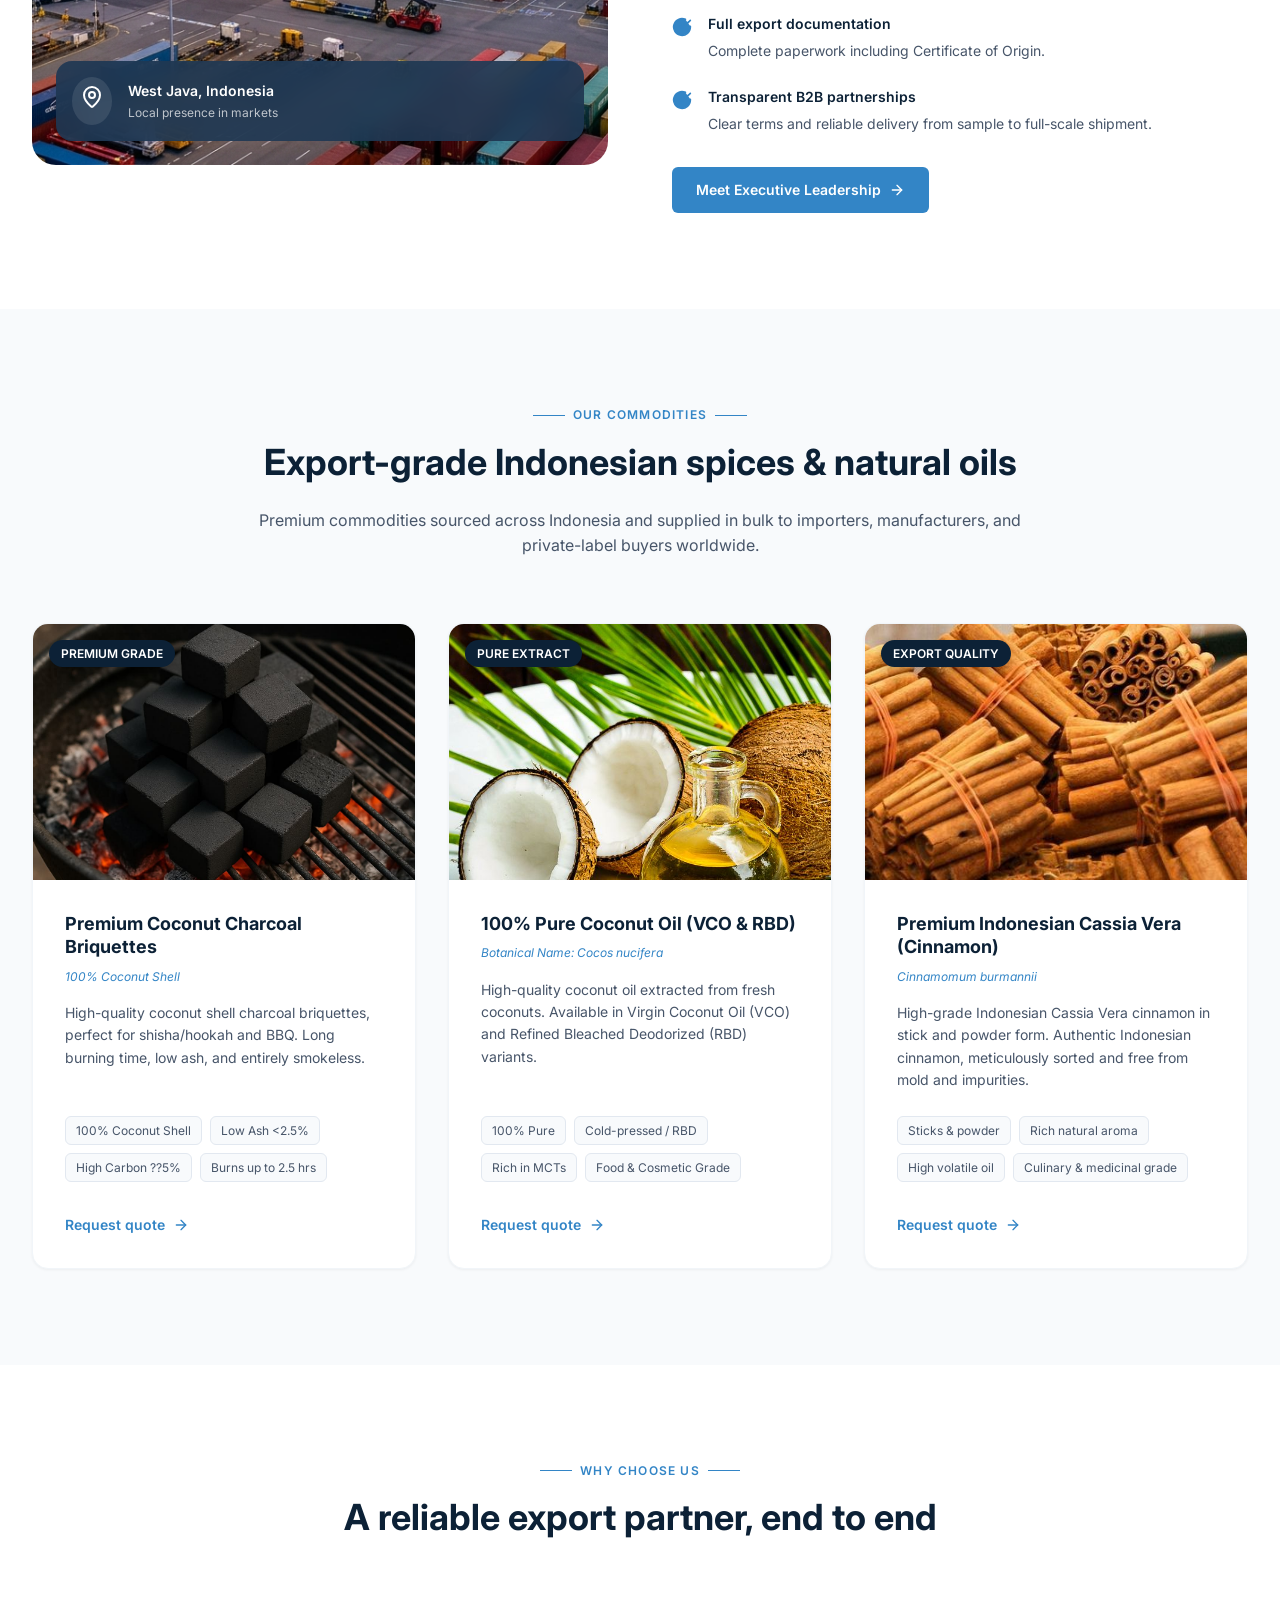
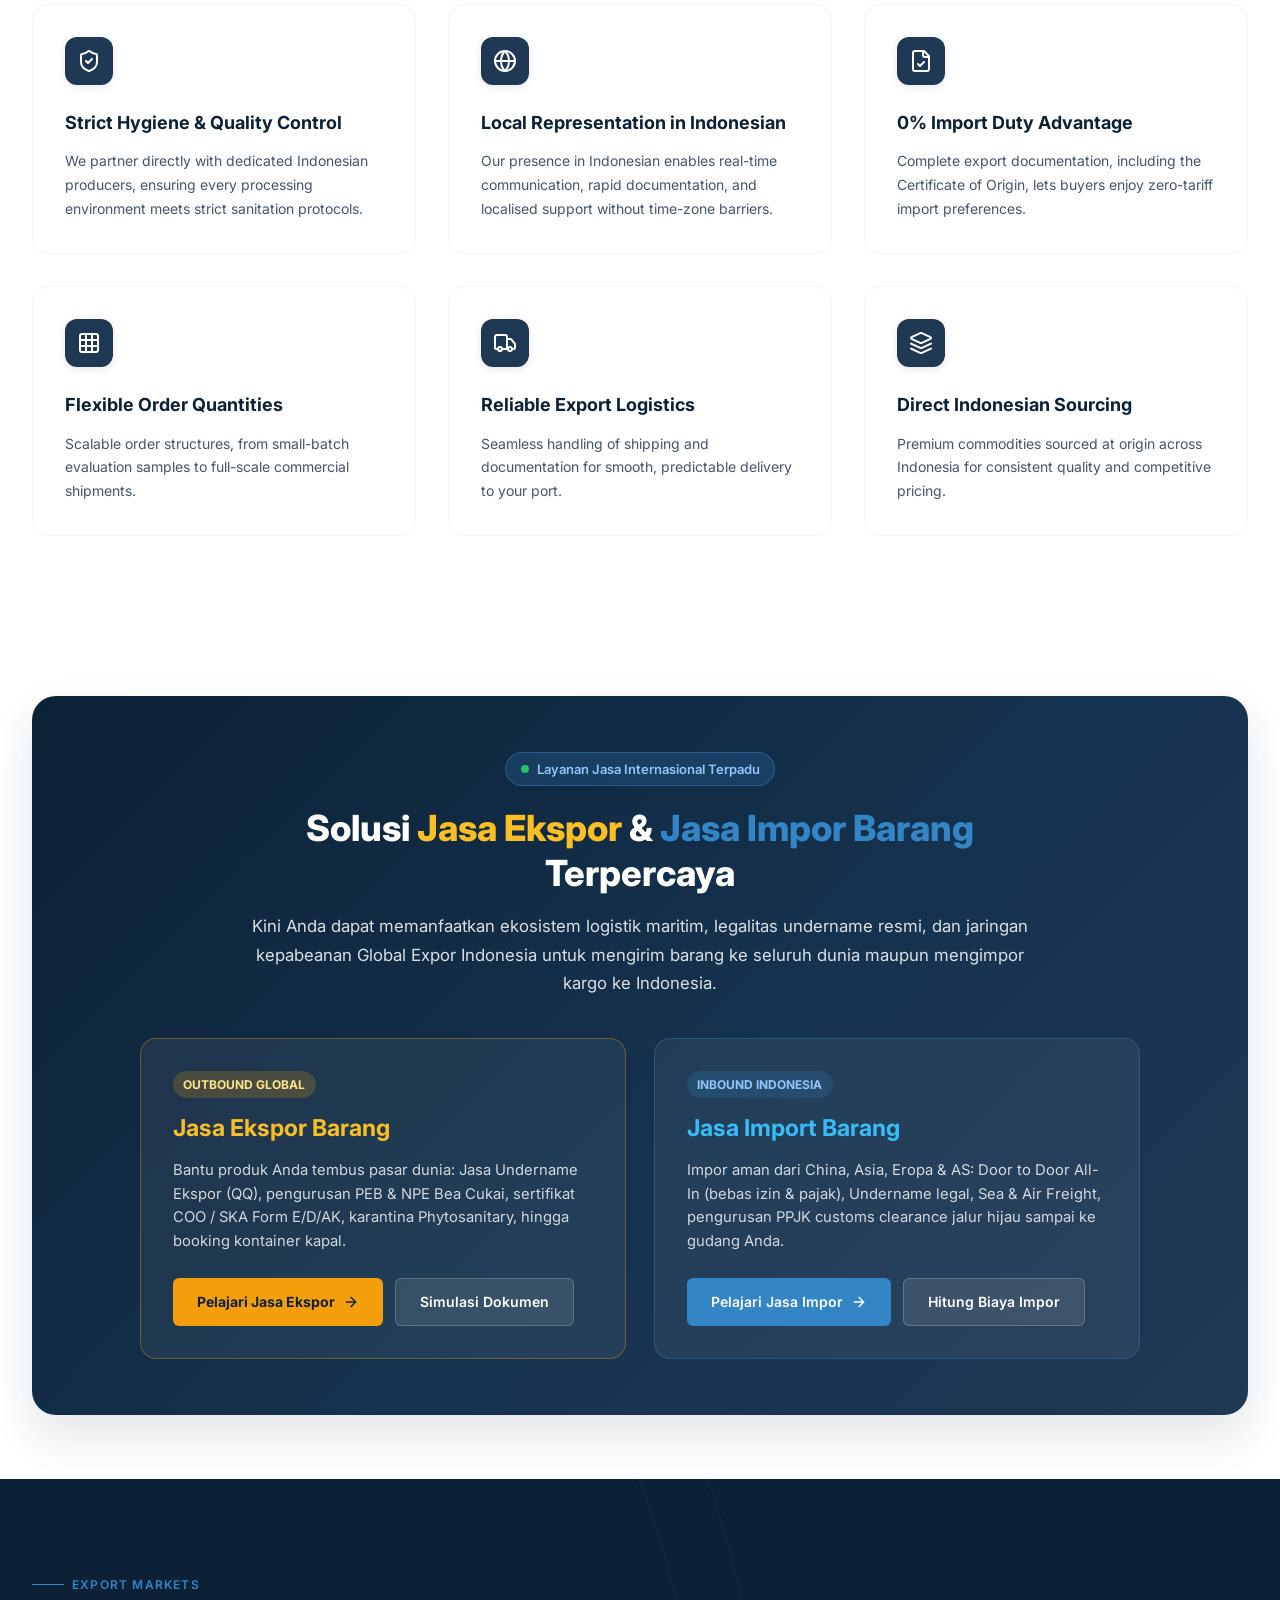
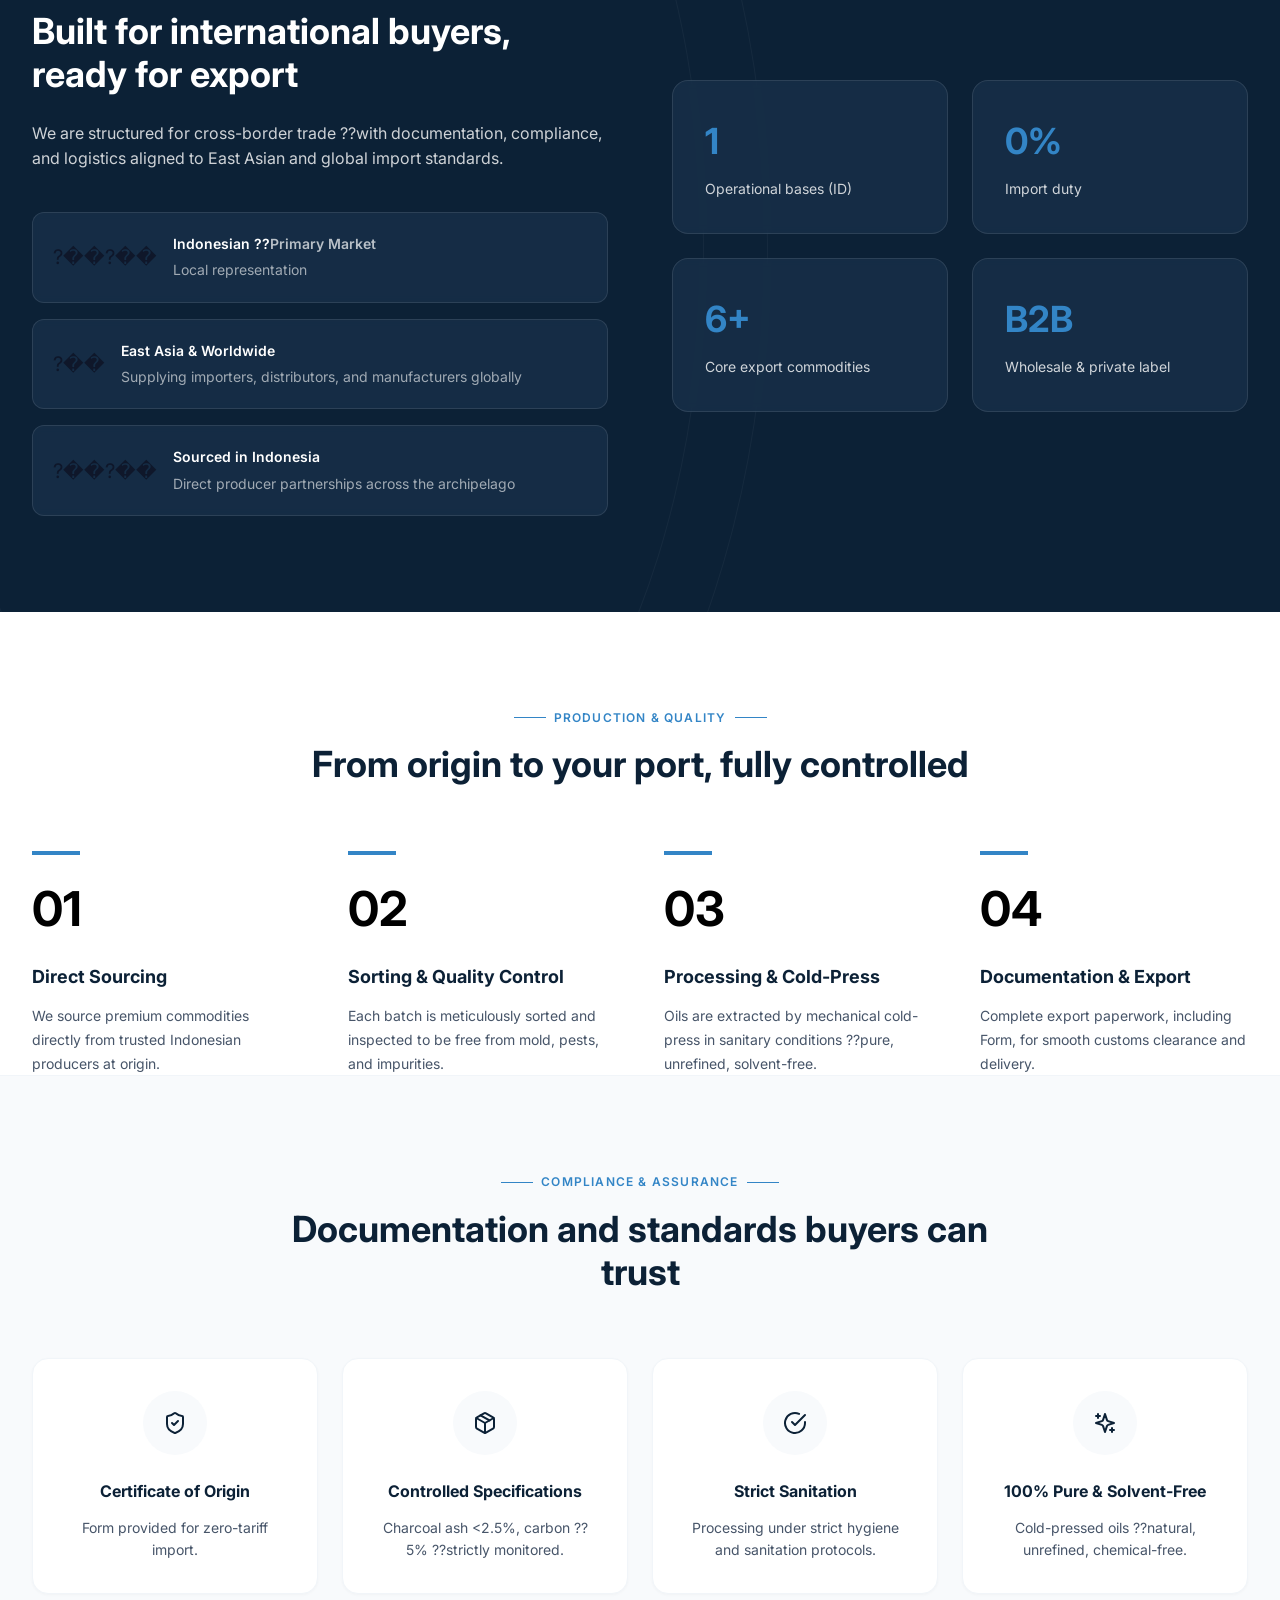
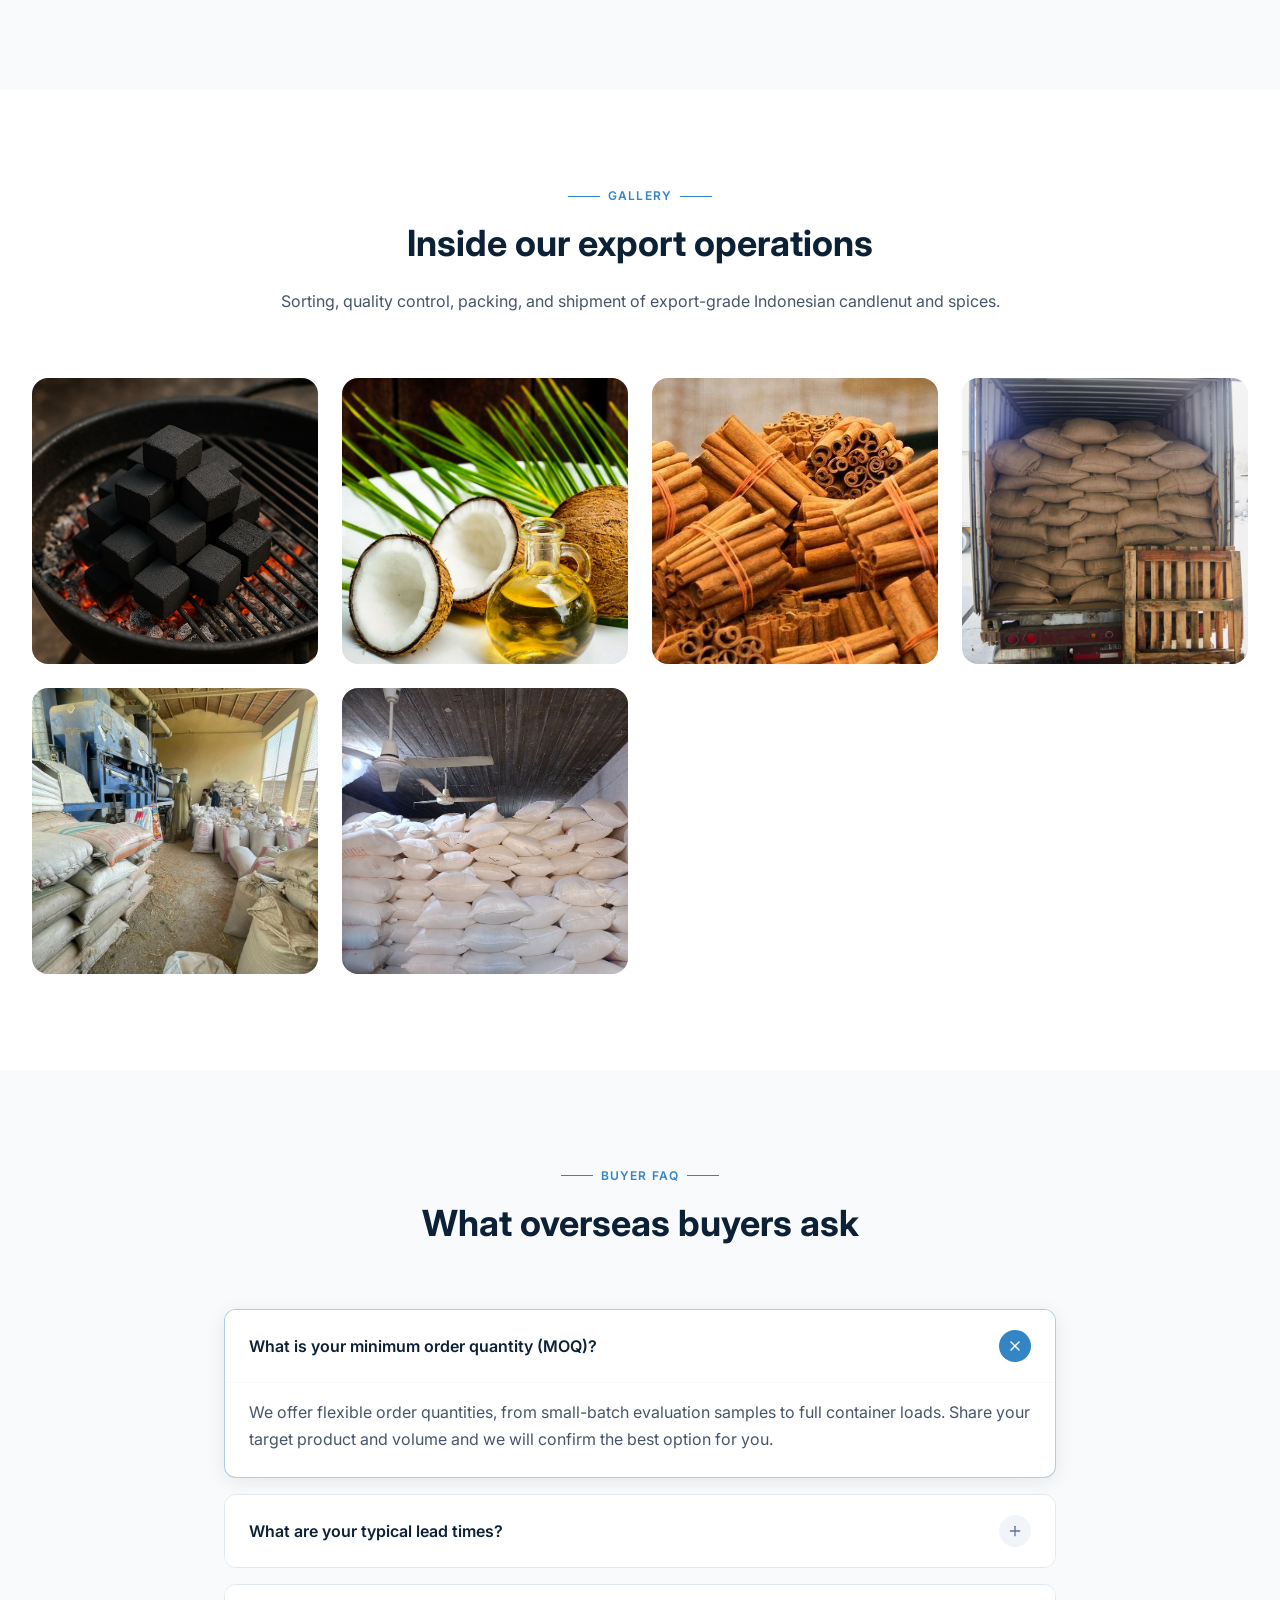
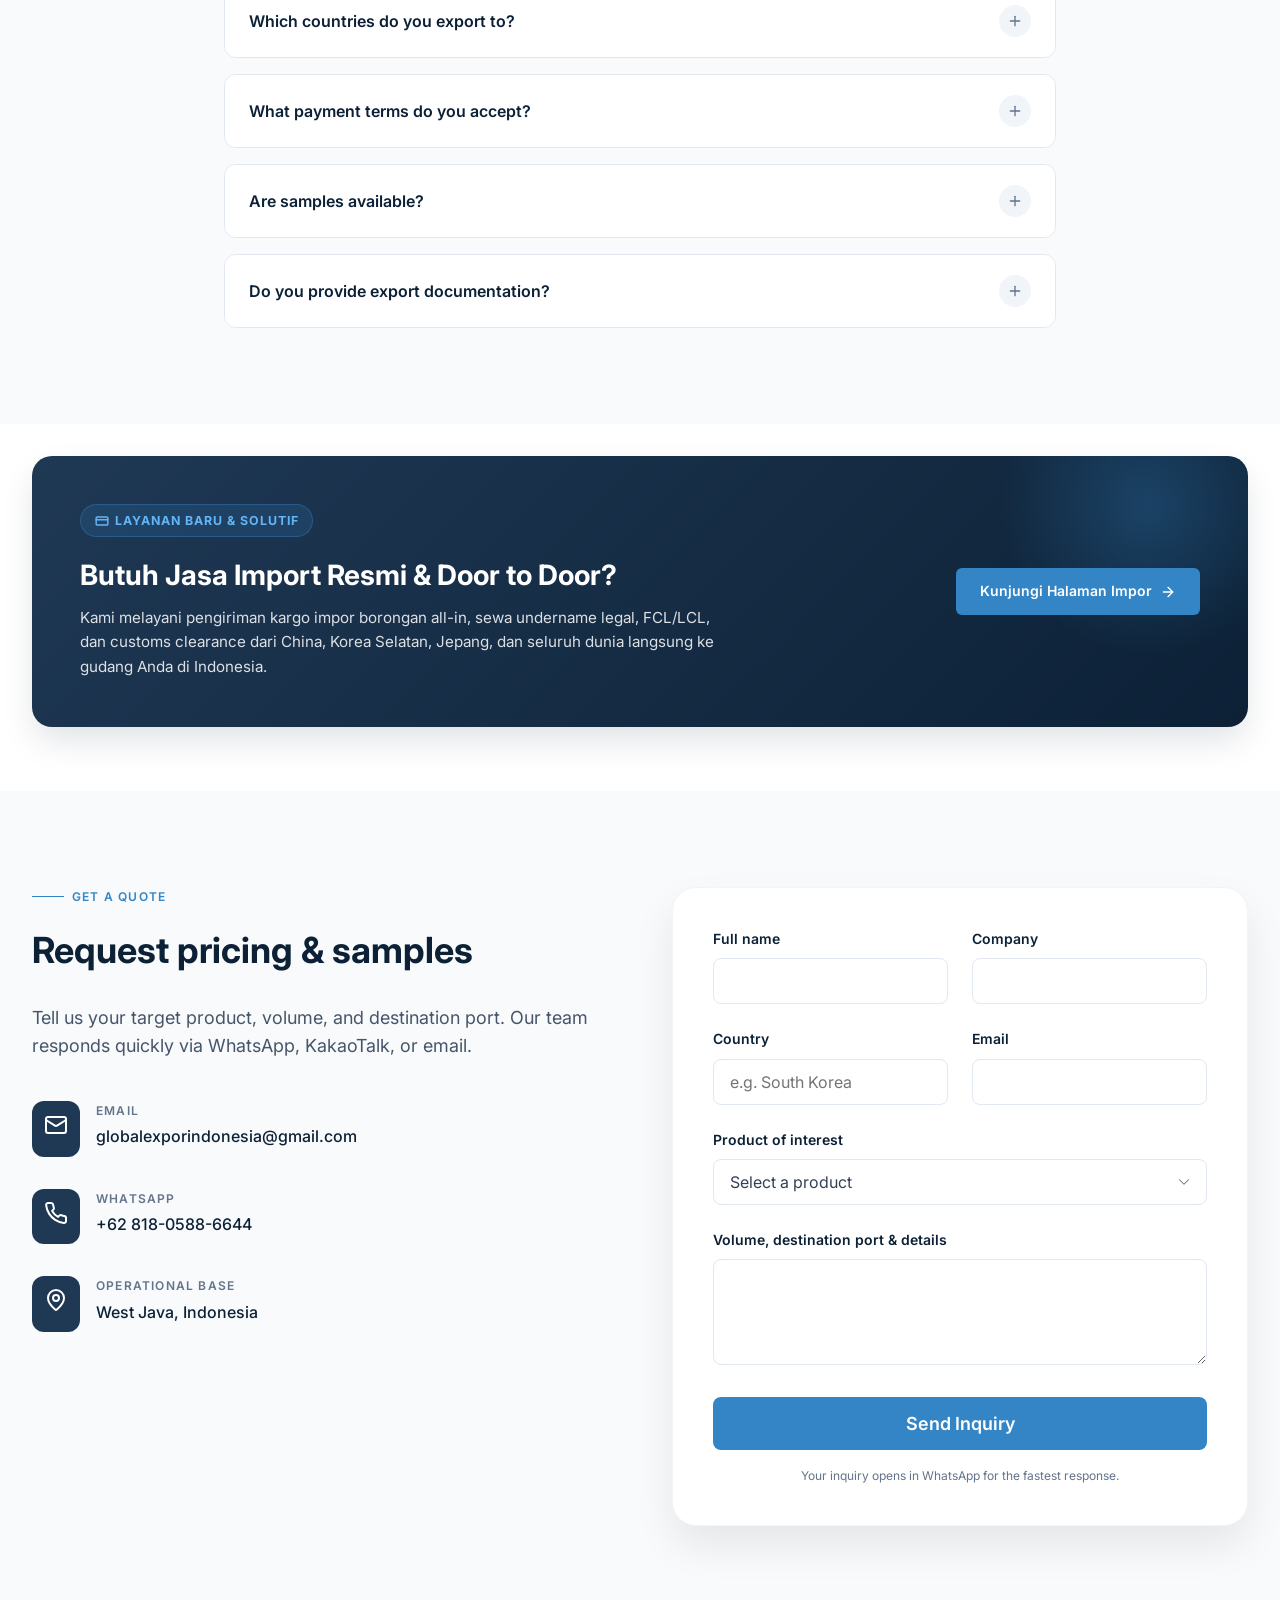
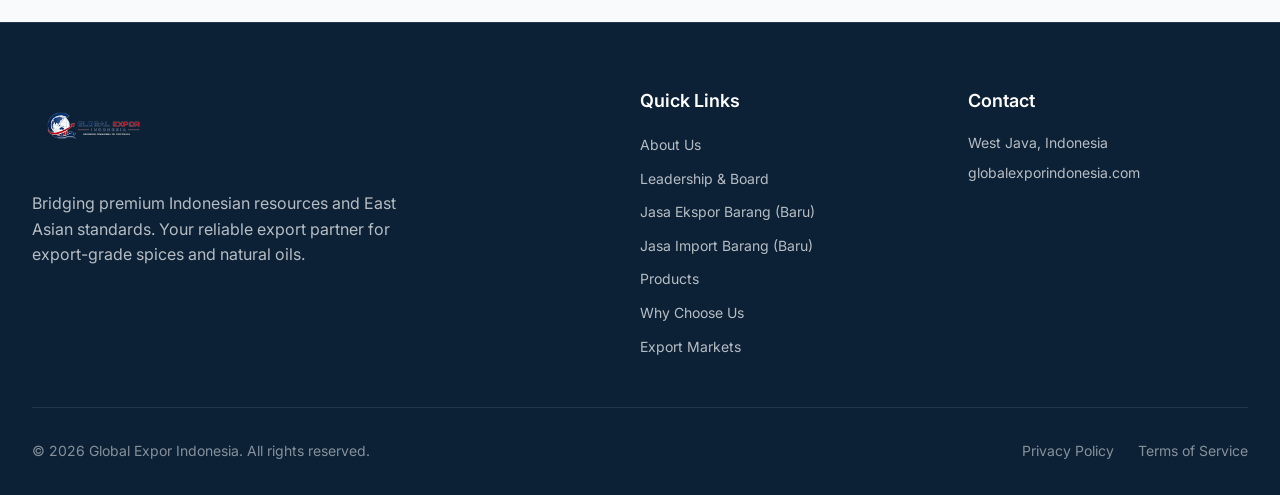
==== commit 4cc25194: "Replace about section image with import-hero.jpg" ====
--- a/index.html
+++ b/index.html
@@ -169,7 +169,7 @@
                 <!-- Left Column - Image -->
                 <div class="about-image fade-in-up">
                     <div class="about-image-wrapper">
-                        <img src="assets/logo2.jpeg" alt="Global Expor Indonesia Operations">
+                        <img src="assets/import-hero.jpg" alt="Global Expor Indonesia Operations">
                         <!-- Floating Badge -->
                         <div class="about-badge">
                             <div class="badge-icon">
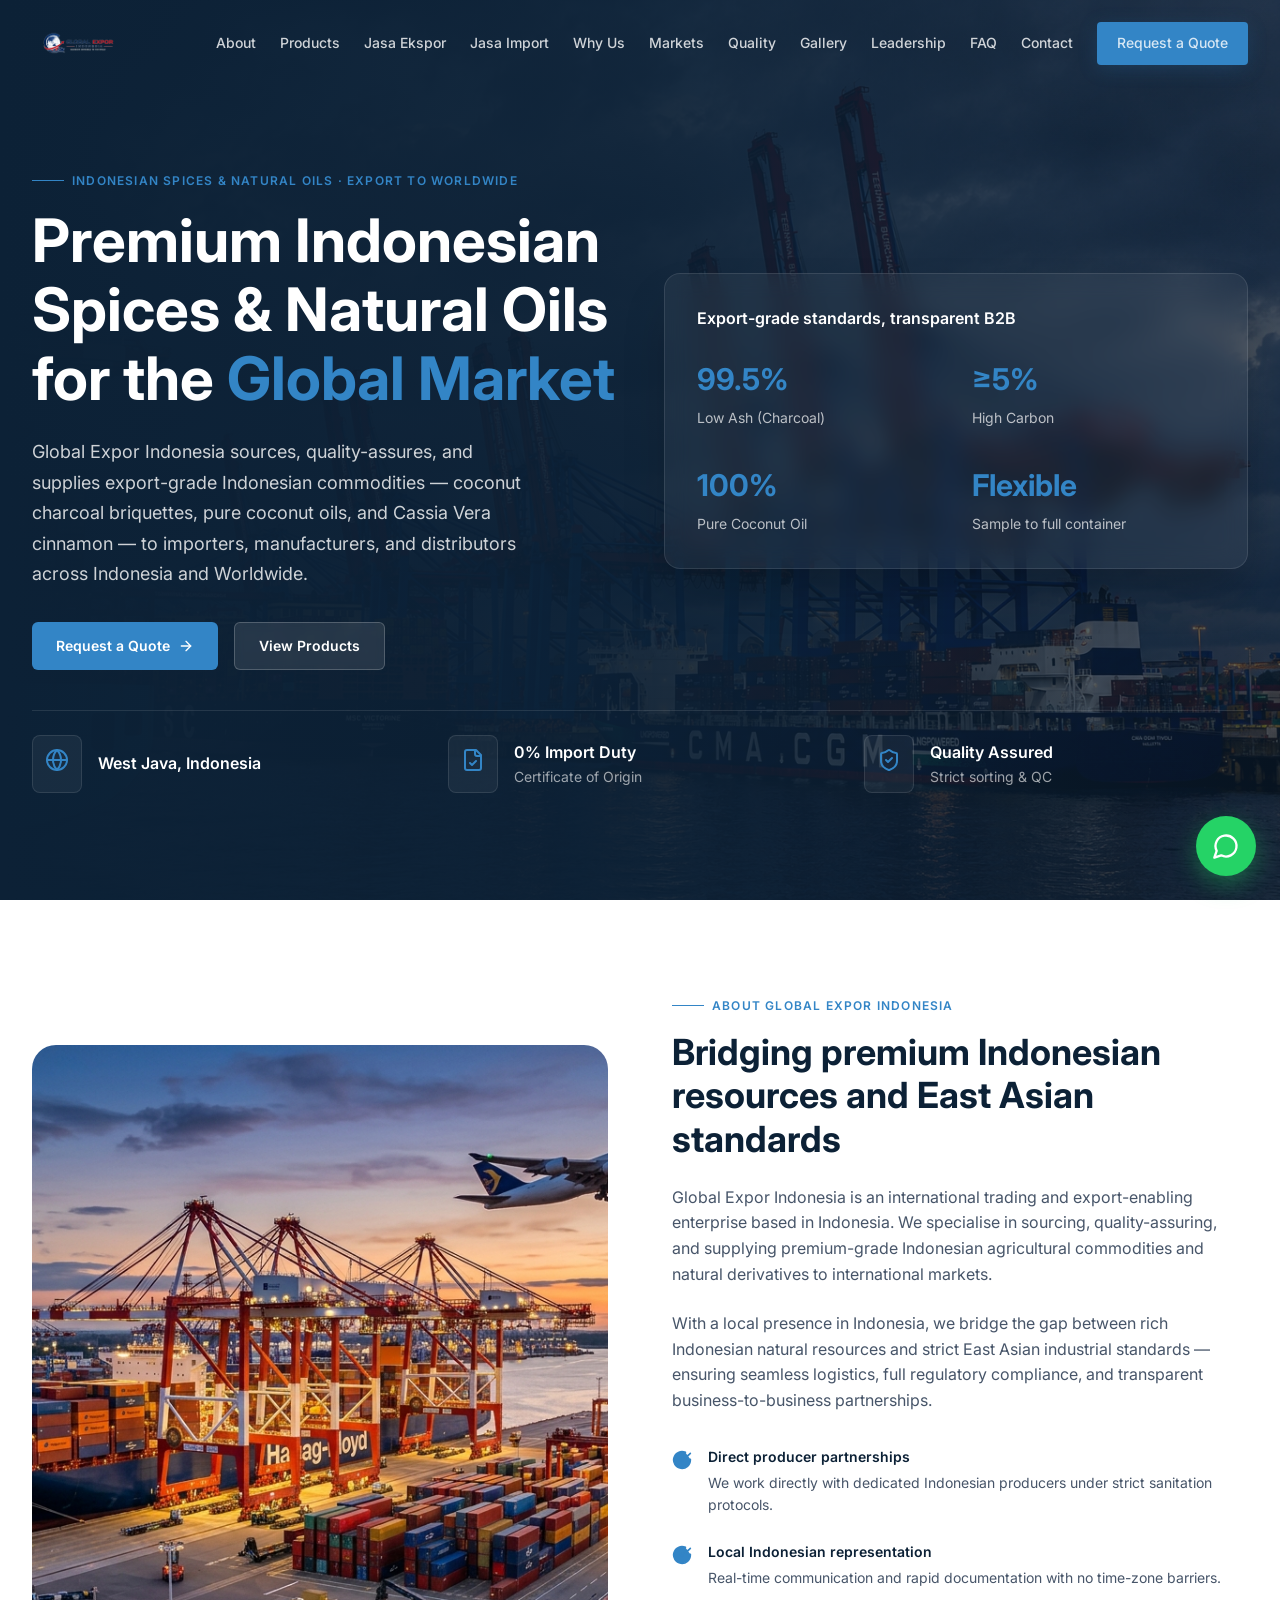
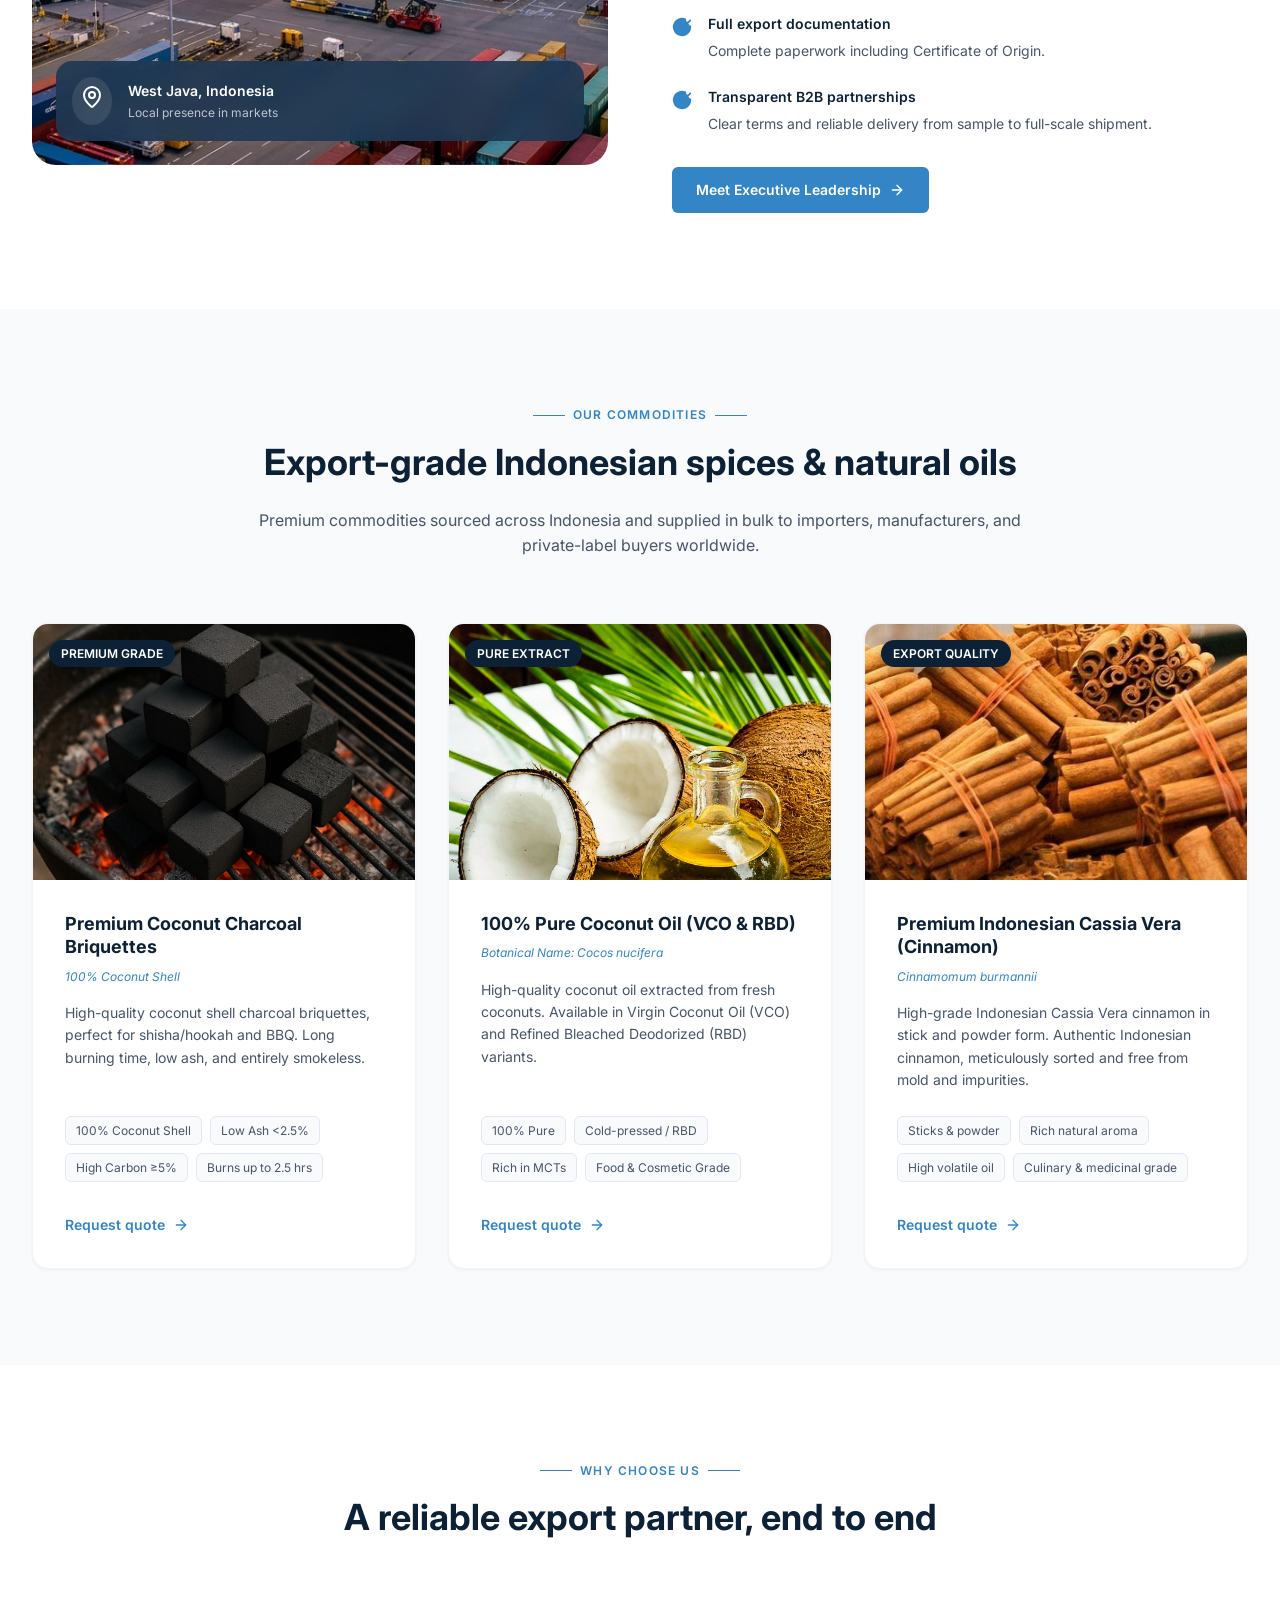
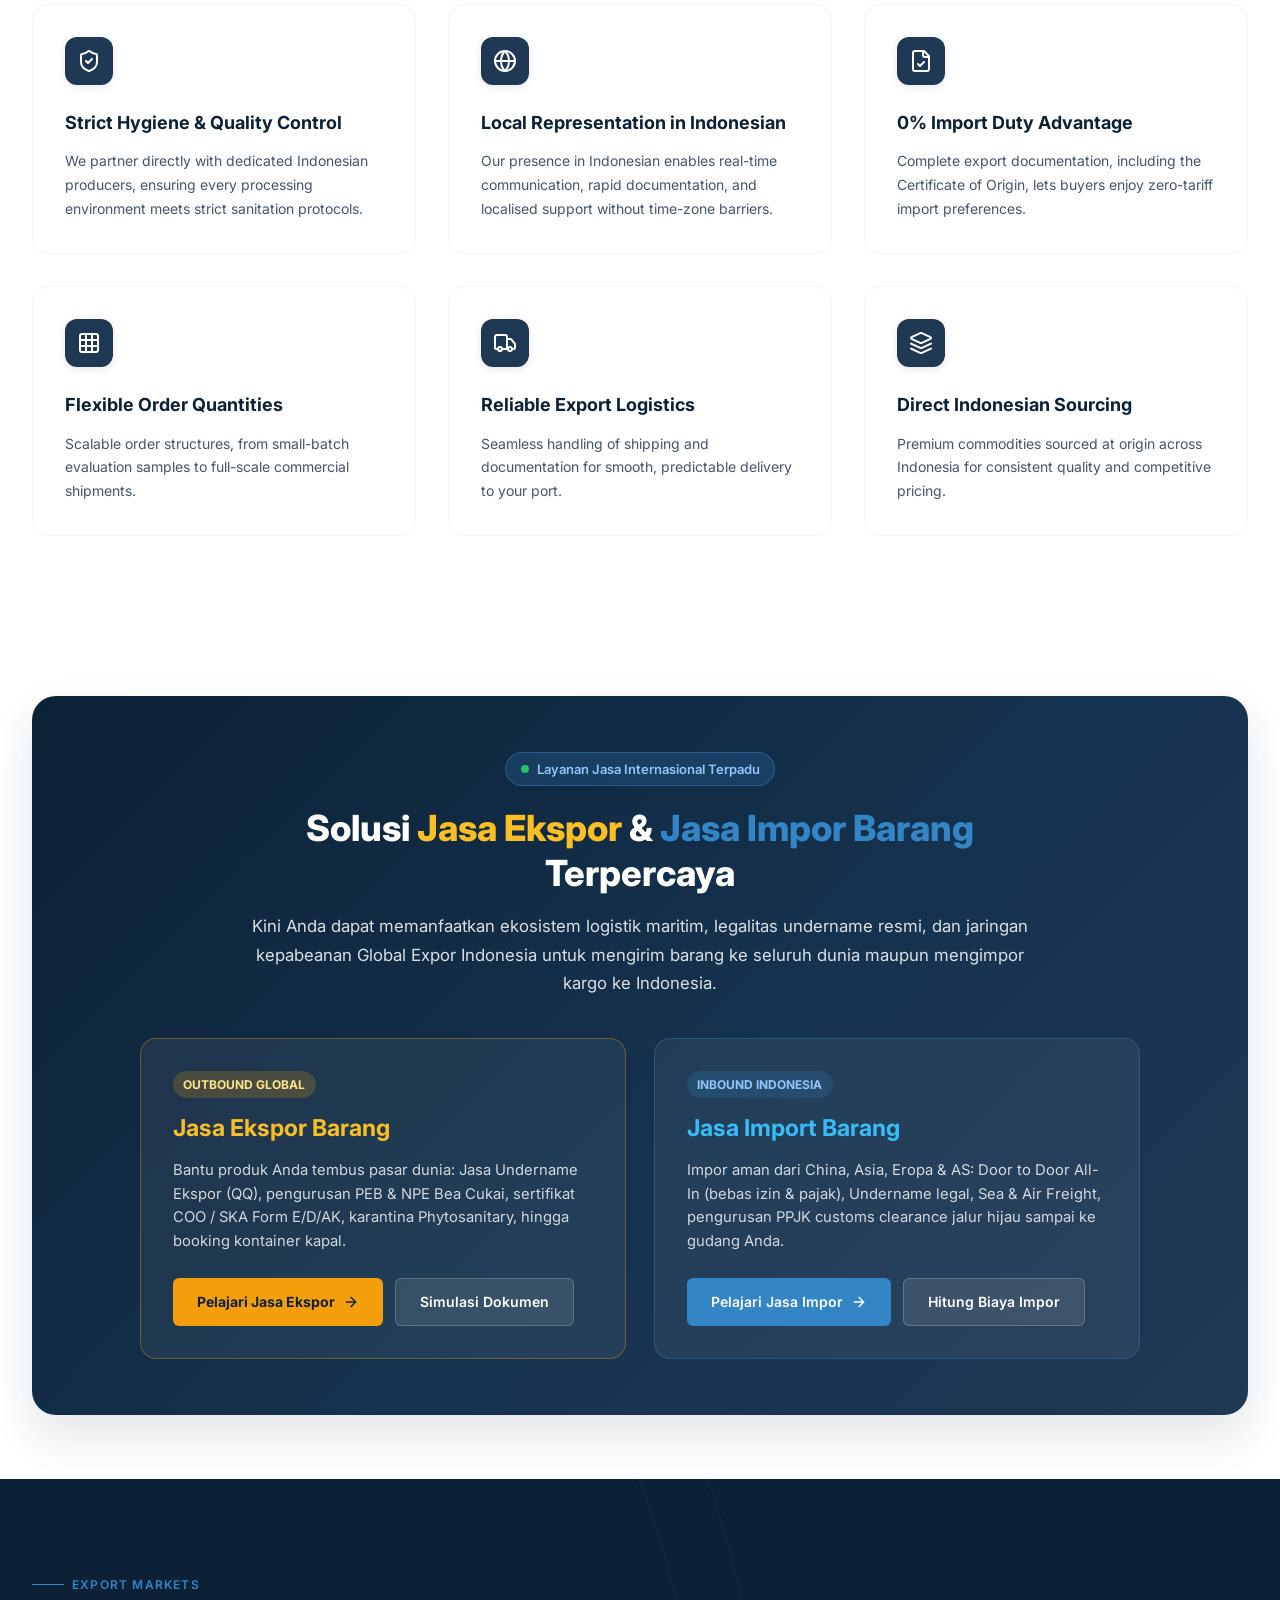
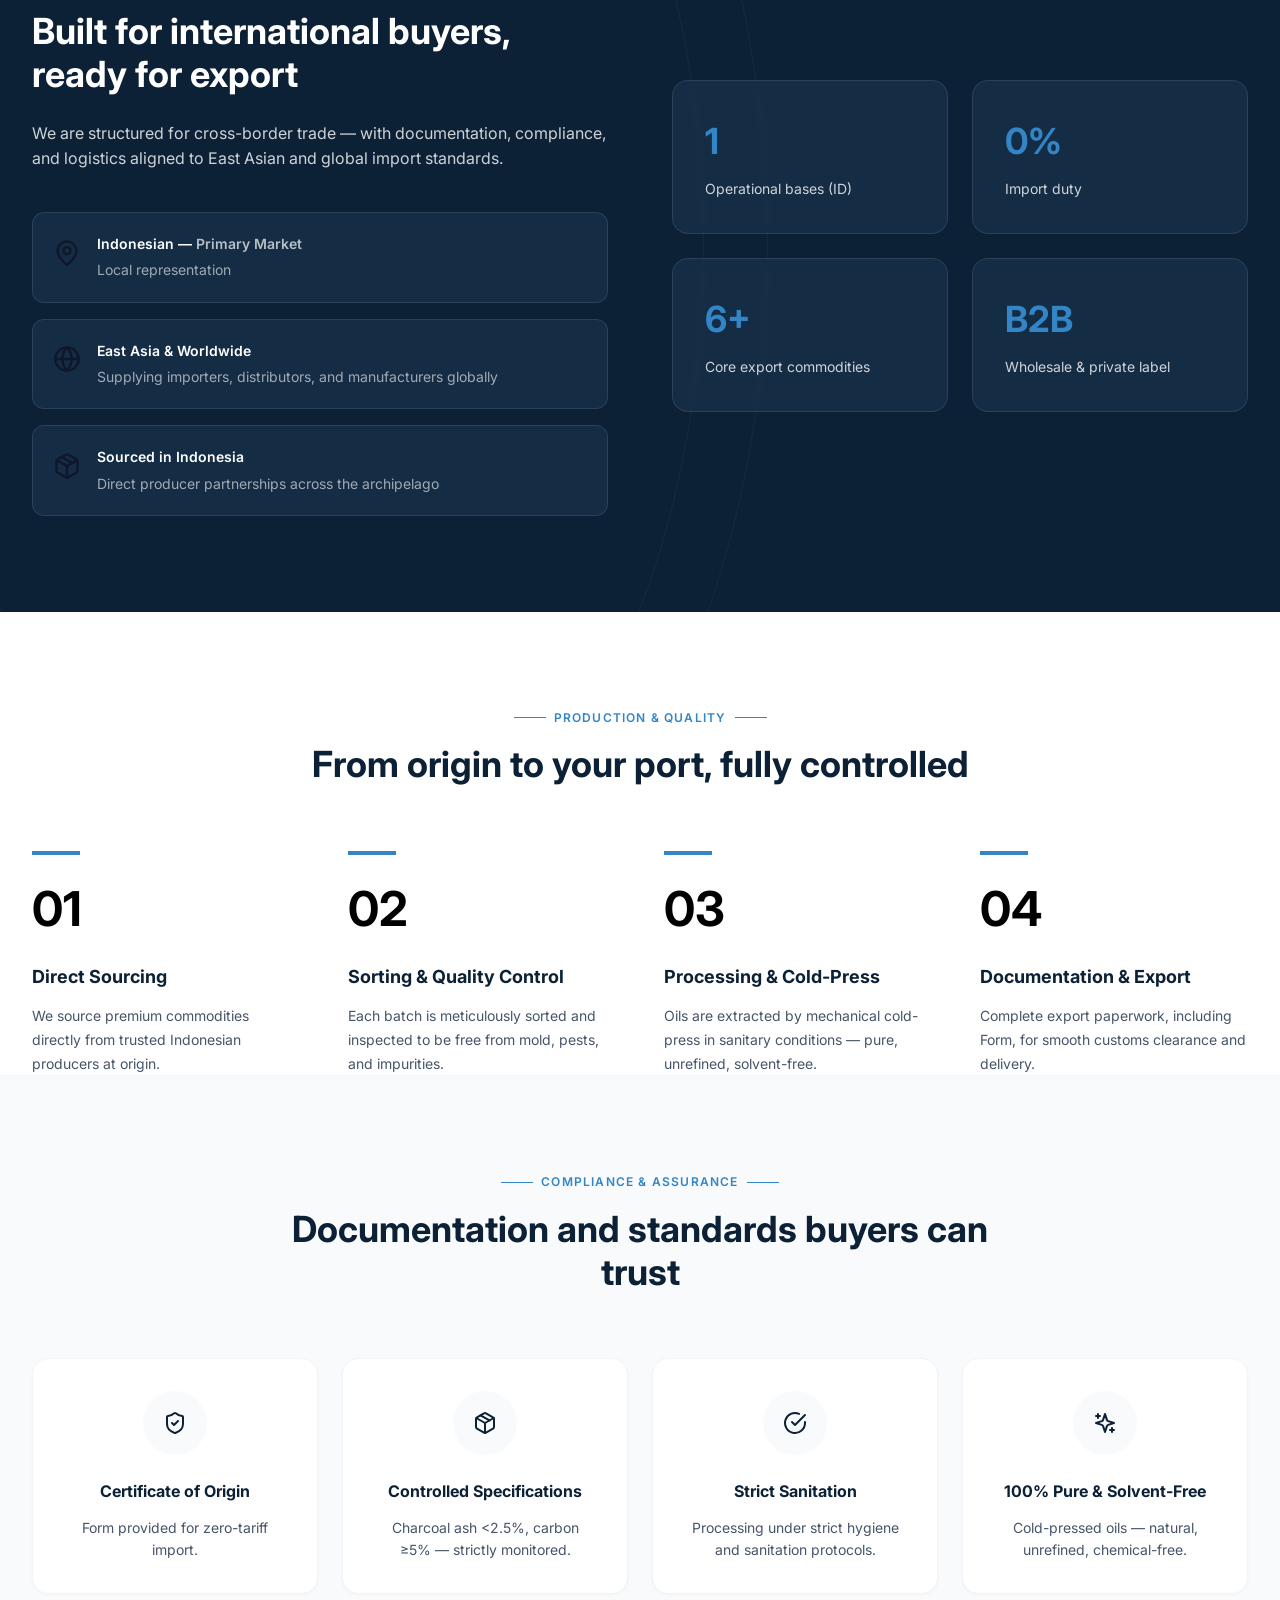
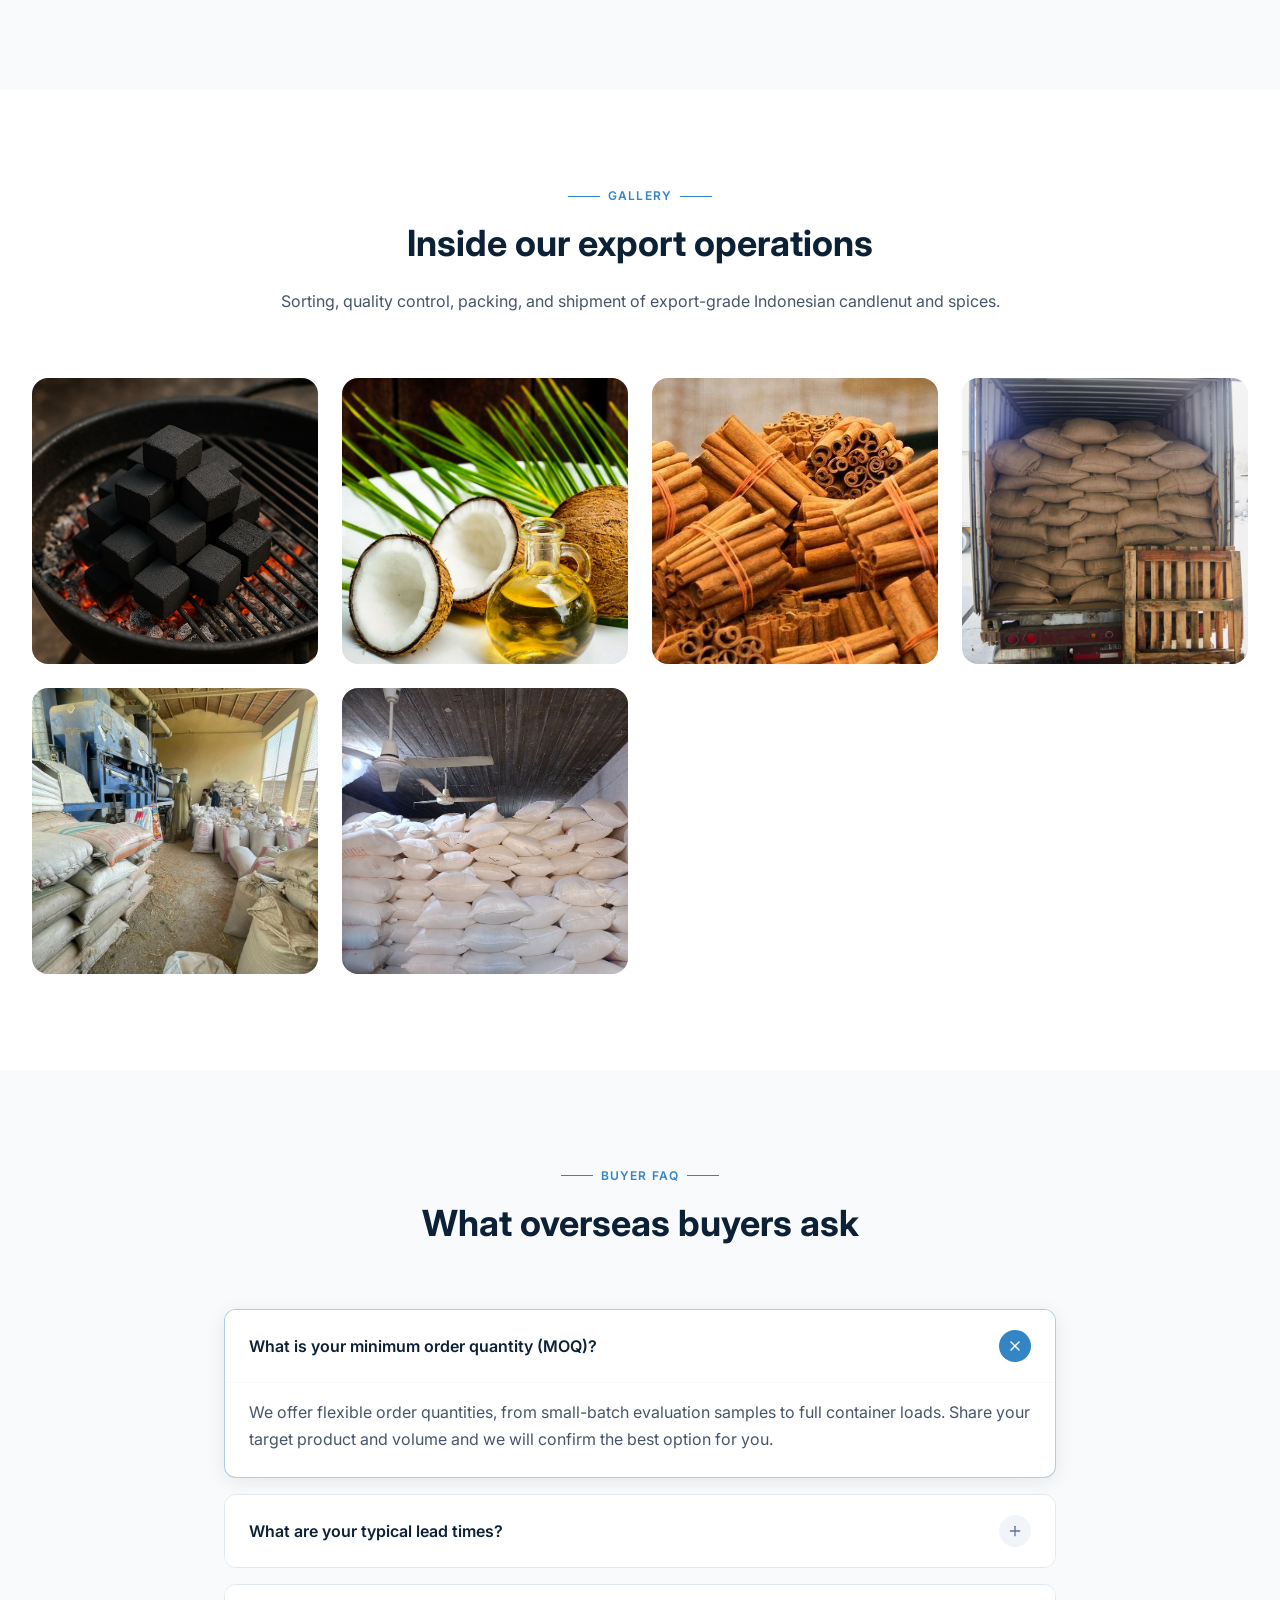
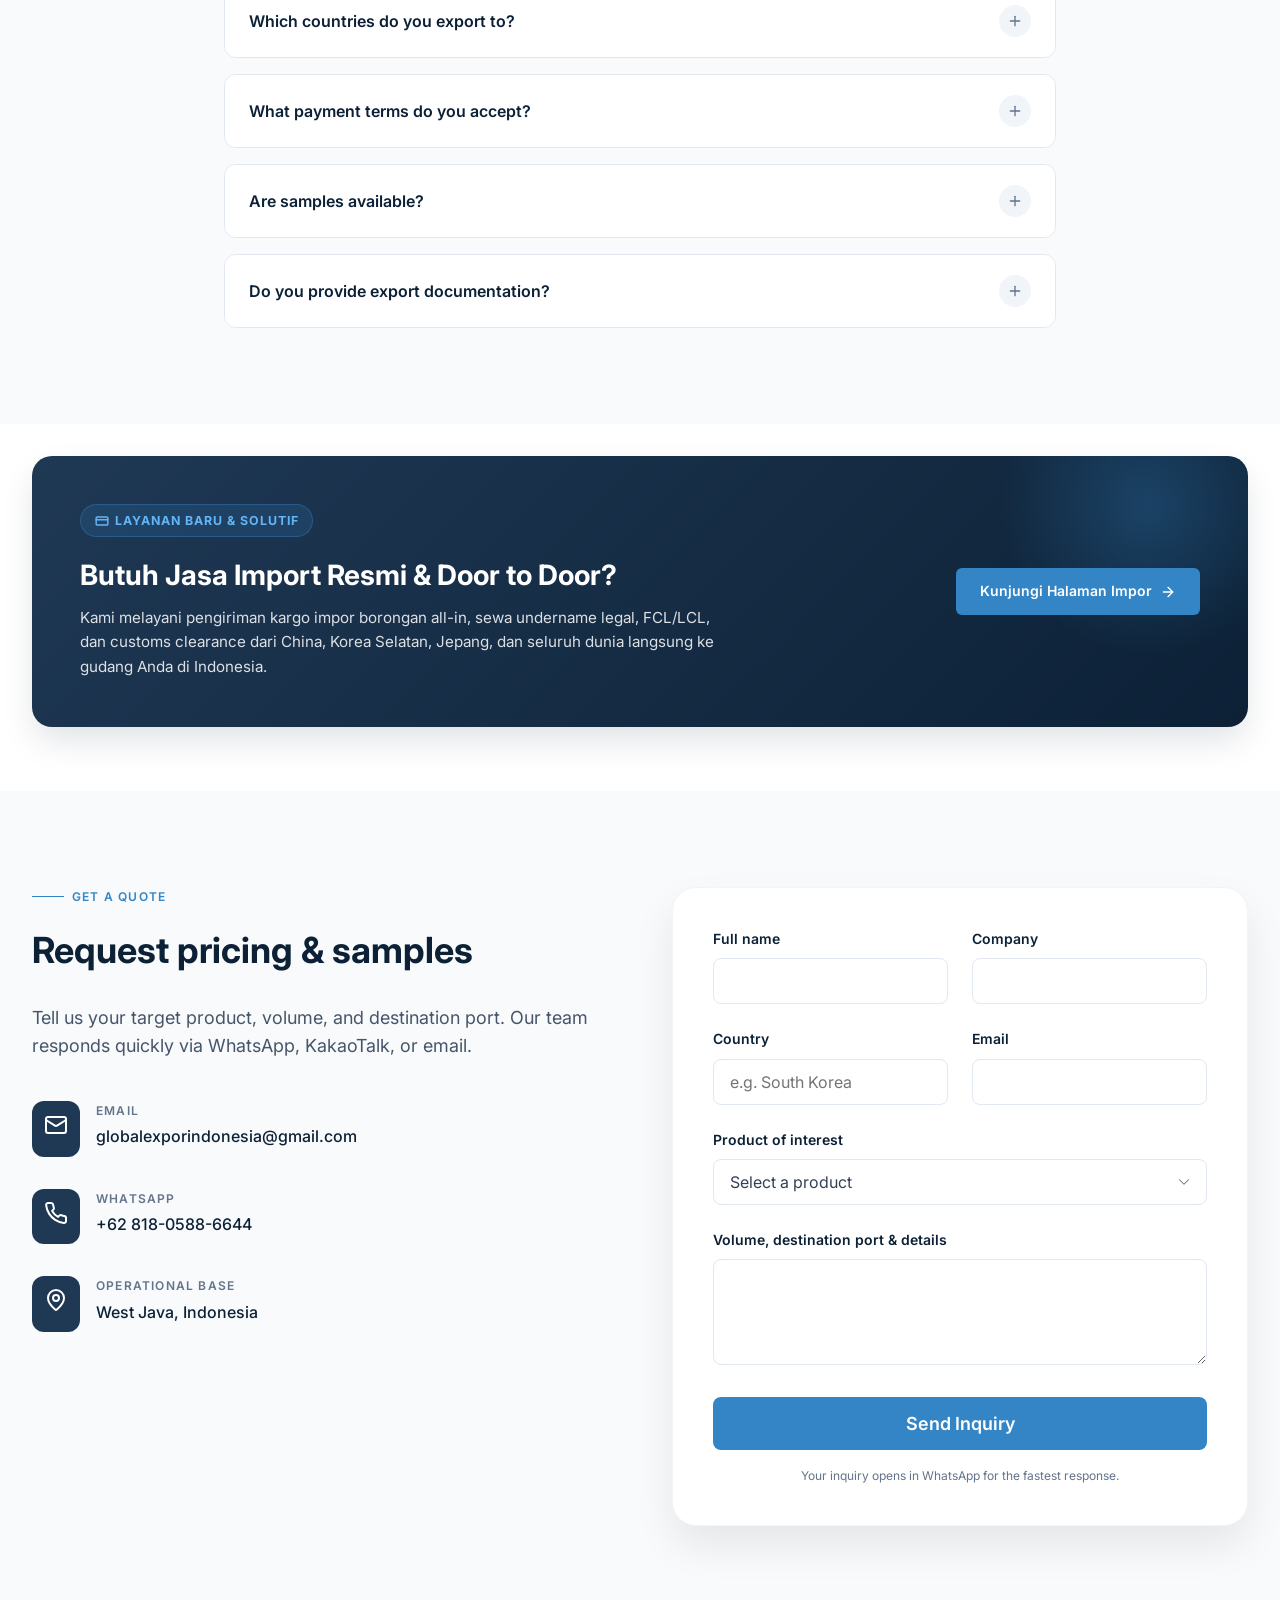
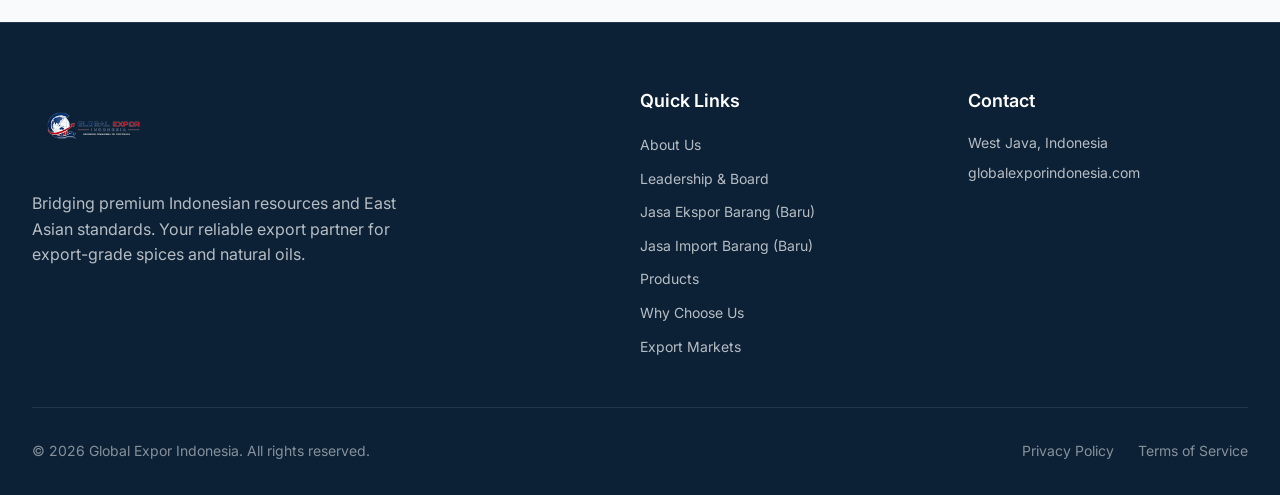
==== commit 3e05d126: "Fix broken emoji/characters: replace ?? with proper em-dashes and symbols" ====
--- a/index.html
+++ b/index.html
@@ -4,15 +4,8 @@
     <meta charset="UTF-8">
     <meta name="viewport" content="width=device-width, initial-scale=1.0">
     <title>Global Expor Indonesia | Premium Spices & Natural Oils</title>
+    <link rel="icon" type="image/png" href="/global_expor_favicon.png">
     <meta name="description" content="Bridging premium Indonesian resources and East Asian standards. Export-grade spices, candlenut, and cold-pressed oils.">
-
-    <!-- Favicon / Tab Icon -->
-    <link rel="icon" type="image/jpeg" href="assets/logo2.jpeg">
-    <link rel="icon" type="image/svg+xml" href="favicon.svg">
-    <link rel="icon" type="image/png" href="assets/logo.png">
-    <link rel="shortcut icon" href="assets/logo2.jpeg">
-    <link rel="apple-touch-icon" href="assets/logo2.jpeg">
-
     <!-- Google Fonts - Inter -->
     <link rel="preconnect" href="https://fonts.googleapis.com">
     <link rel="preconnect" href="https://fonts.gstatic.com" crossorigin>
@@ -91,7 +84,7 @@
                     </h1>
 
                     <p class="hero-description">
-                        Global Expor Indonesia sources, quality-assures, and supplies export-grade Indonesian commodities ??coconut charcoal briquettes, pure coconut oils, and Cassia Vera cinnamon ??to importers, manufacturers, and distributors across Indonesia and Worldwide.
+                        Global Expor Indonesia sources, quality-assures, and supplies export-grade Indonesian commodities — coconut charcoal briquettes, pure coconut oils, and Cassia Vera cinnamon — to importers, manufacturers, and distributors across Indonesia and Worldwide.
                     </p>
 
                     <div class="hero-buttons">
@@ -109,11 +102,11 @@
                         <h3>Export-grade standards, transparent B2B</h3>
                         <div class="stats-grid">
                             <div>
-                                <div class="stat-value">??.5%</div>
+                                <div class="stat-value">99.5%</div>
                                 <div class="stat-label">Low Ash (Charcoal)</div>
                             </div>
                             <div>
-                                <div class="stat-value">??5%</div>
+                                <div class="stat-value">≥5%</div>
                                 <div class="stat-label">High Carbon</div>
                             </div>
                             <div>
@@ -196,7 +189,7 @@
                         Global Expor Indonesia is an international trading and export-enabling enterprise based in Indonesia. We specialise in sourcing, quality-assuring, and supplying premium-grade Indonesian agricultural commodities and natural derivatives to international markets.
                     </p>
                     <p class="text-slate">
-                        With a local presence in Indonesia, we bridge the gap between rich Indonesian natural resources and strict East Asian industrial standards ??ensuring seamless logistics, full regulatory compliance, and transparent business-to-business partnerships.
+                        With a local presence in Indonesia, we bridge the gap between rich Indonesian natural resources and strict East Asian industrial standards — ensuring seamless logistics, full regulatory compliance, and transparent business-to-business partnerships.
                     </p>
 
                     <div class="about-features">
@@ -283,7 +276,7 @@
                         <div class="product-specs">
                             <span class="spec-tag">100% Coconut Shell</span>
                             <span class="spec-tag">Low Ash &lt;2.5%</span>
-                            <span class="spec-tag">High Carbon ??5%</span>
+                            <span class="spec-tag">High Carbon ≥5%</span>
                             <span class="spec-tag">Burns up to 2.5 hrs</span>
                         </div>
                         <a href="#contact" class="product-link">
@@ -485,26 +478,26 @@
                     <h2 class="text-white">Built for international buyers, ready for export</h2>
 
                     <p class="text-white-80">
-                        We are structured for cross-border trade ??with documentation, compliance, and logistics aligned to East Asian and global import standards.
+                        We are structured for cross-border trade — with documentation, compliance, and logistics aligned to East Asian and global import standards.
                     </p>
 
                     <div class="market-items">
                         <div class="market-item">
-                            <div class="market-emoji">?��?��</div>
-                            <div>
-                                <h4><span class="text-white">Indonesian</span> ??<span class="text-white-70">Primary Market</span></h4>
+                            <div class="market-emoji"><svg xmlns="http://www.w3.org/2000/svg" width="28" height="28" viewBox="0 0 24 24" fill="none" stroke="currentColor" stroke-width="2" stroke-linecap="round" stroke-linejoin="round"><path d="M20 10c0 4.993-5.539 10.193-7.399 11.799a1 1 0 0 1-1.202 0C9.539 20.193 4 14.993 4 10a8 8 0 0 1 16 0"/><circle cx="12" cy="10" r="3"/></svg></div>
+                            <div>
+                                <h4><span class="text-white">Indonesian</span> — <span class="text-white-70">Primary Market</span></h4>
                                 <p>Local representation</p>
                             </div>
                         </div>
                         <div class="market-item">
-                            <div class="market-emoji">?��</div>
+                            <div class="market-emoji"><svg xmlns="http://www.w3.org/2000/svg" width="28" height="28" viewBox="0 0 24 24" fill="none" stroke="currentColor" stroke-width="2" stroke-linecap="round" stroke-linejoin="round"><circle cx="12" cy="12" r="10"/><path d="M12 2a14.5 14.5 0 0 0 0 20 14.5 14.5 0 0 0 0-20"/><path d="M2 12h20"/></svg></div>
                             <div>
                                 <h4>East Asia & Worldwide</h4>
                                 <p>Supplying importers, distributors, and manufacturers globally</p>
                             </div>
                         </div>
                         <div class="market-item">
-                            <div class="market-emoji">?��?��</div>
+                            <div class="market-emoji"><svg xmlns="http://www.w3.org/2000/svg" width="28" height="28" viewBox="0 0 24 24" fill="none" stroke="currentColor" stroke-width="2" stroke-linecap="round" stroke-linejoin="round"><path d="M16.5 9.4 7.55 4.24"/><path d="M21 16V8a2 2 0 0 0-1-1.73l-7-4a2 2 0 0 0-2 0l-7 4A2 2 0 0 0 3 8v8a2 2 0 0 0 1 1.73l7 4a2 2 0 0 0 2 0l7-4A2 2 0 0 0 21 16z"/><polyline points="3.29 7 12 12 20.71 7"/><line x1="12" y1="22" x2="12" y2="12"/></svg></div>
                             <div>
                                 <h4>Sourced in Indonesia</h4>
                                 <p>Direct producer partnerships across the archipelago</p>
@@ -568,7 +561,7 @@
                         <div class="process-bar"></div>
                         <div class="process-num">03</div>
                         <h3>Processing & Cold-Press</h3>
-                        <p>Oils are extracted by mechanical cold-press in sanitary conditions ??pure, unrefined, solvent-free.</p>
+                        <p>Oils are extracted by mechanical cold-press in sanitary conditions — pure, unrefined, solvent-free.</p>
                     </div>
                     <div class="process-step fade-in-up" style="transition-delay: 0.3s;">
                         <div class="process-bar"></div>
@@ -605,7 +598,7 @@
                             <svg xmlns="http://www.w3.org/2000/svg" width="24" height="24" viewBox="0 0 24 24" fill="none" stroke="currentColor" stroke-width="2" stroke-linecap="round" stroke-linejoin="round"><path d="m7.5 4.27 9 5.15"/><path d="M21 8a2 2 0 0 0-1-1.73l-7-4a2 2 0 0 0-2 0l-7 4A2 2 0 0 0 3 8v8a2 2 0 0 0 1 1.73l7 4a2 2 0 0 0 2 0l7-4A2 2 0 0 0 21 16Z"/><path d="m3.3 7 8.7 5 8.7-5"/><path d="M12 22V12"/></svg>
                         </div>
                         <h3>Controlled Specifications</h3>
-                        <p>Charcoal ash &lt;2.5%, carbon ??5% ??strictly monitored.</p>
+                        <p>Charcoal ash &lt;2.5%, carbon ≥5% — strictly monitored.</p>
                     </div>
                     <div class="assurance-card fade-in-up" style="transition-delay: 0.2s;">
                         <div class="assurance-icon">
@@ -619,7 +612,7 @@
                             <svg xmlns="http://www.w3.org/2000/svg" width="24" height="24" viewBox="0 0 24 24" fill="none" stroke="currentColor" stroke-width="2" stroke-linecap="round" stroke-linejoin="round"><path d="m12 3-1.912 5.813a2 2 0 0 1-1.275 1.275L3 12l5.813 1.912a2 2 0 0 1 1.275 1.275L12 21l1.912-5.813a2 2 0 0 1 1.275-1.275L21 12l-5.813-1.912a2 2 0 0 1-1.275-1.275L12 3Z"/><path d="M5 3v4"/><path d="M19 17v4"/><path d="M3 5h4"/><path d="M17 19h4"/></svg>
                         </div>
                         <h3>100% Pure & Solvent-Free</h3>
-                        <p>Cold-pressed oils ??natural, unrefined, chemical-free.</p>
+                        <p>Cold-pressed oils — natural, unrefined, chemical-free.</p>
                     </div>
                 </div>
             </div>
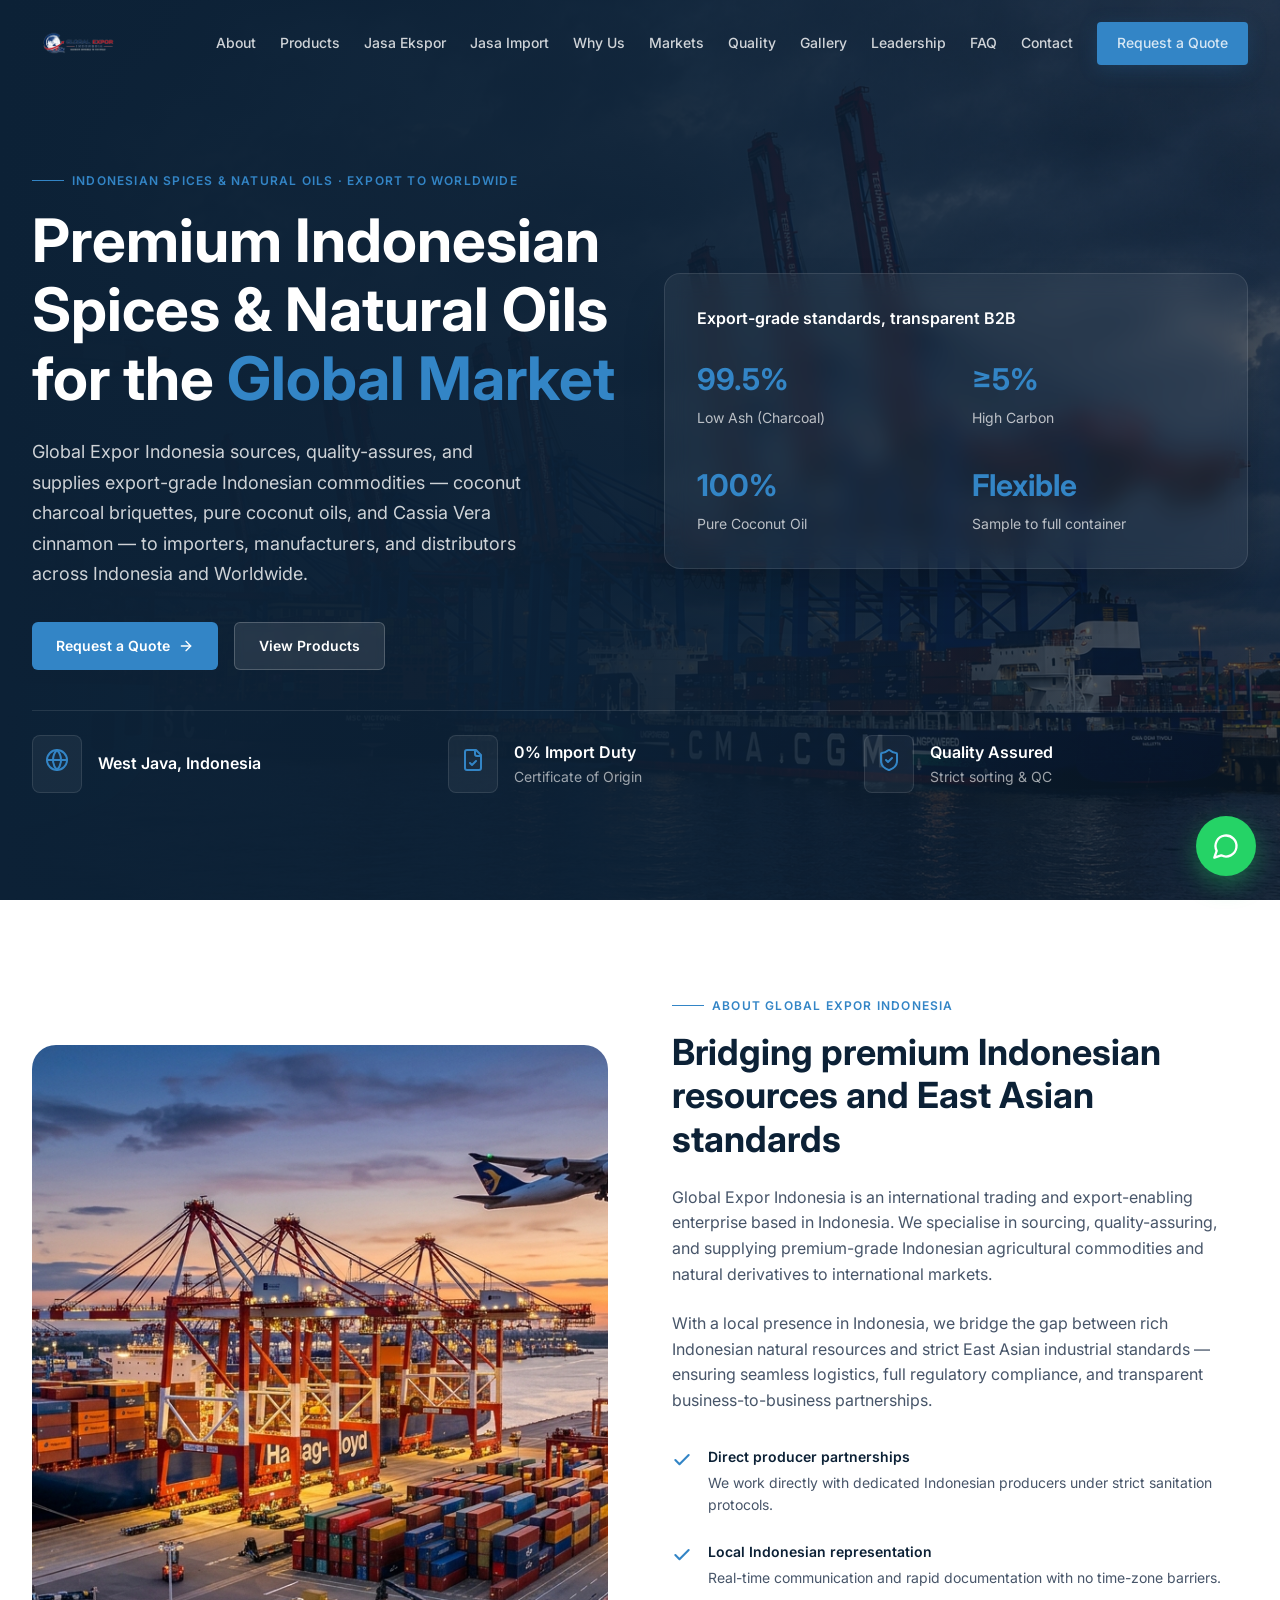
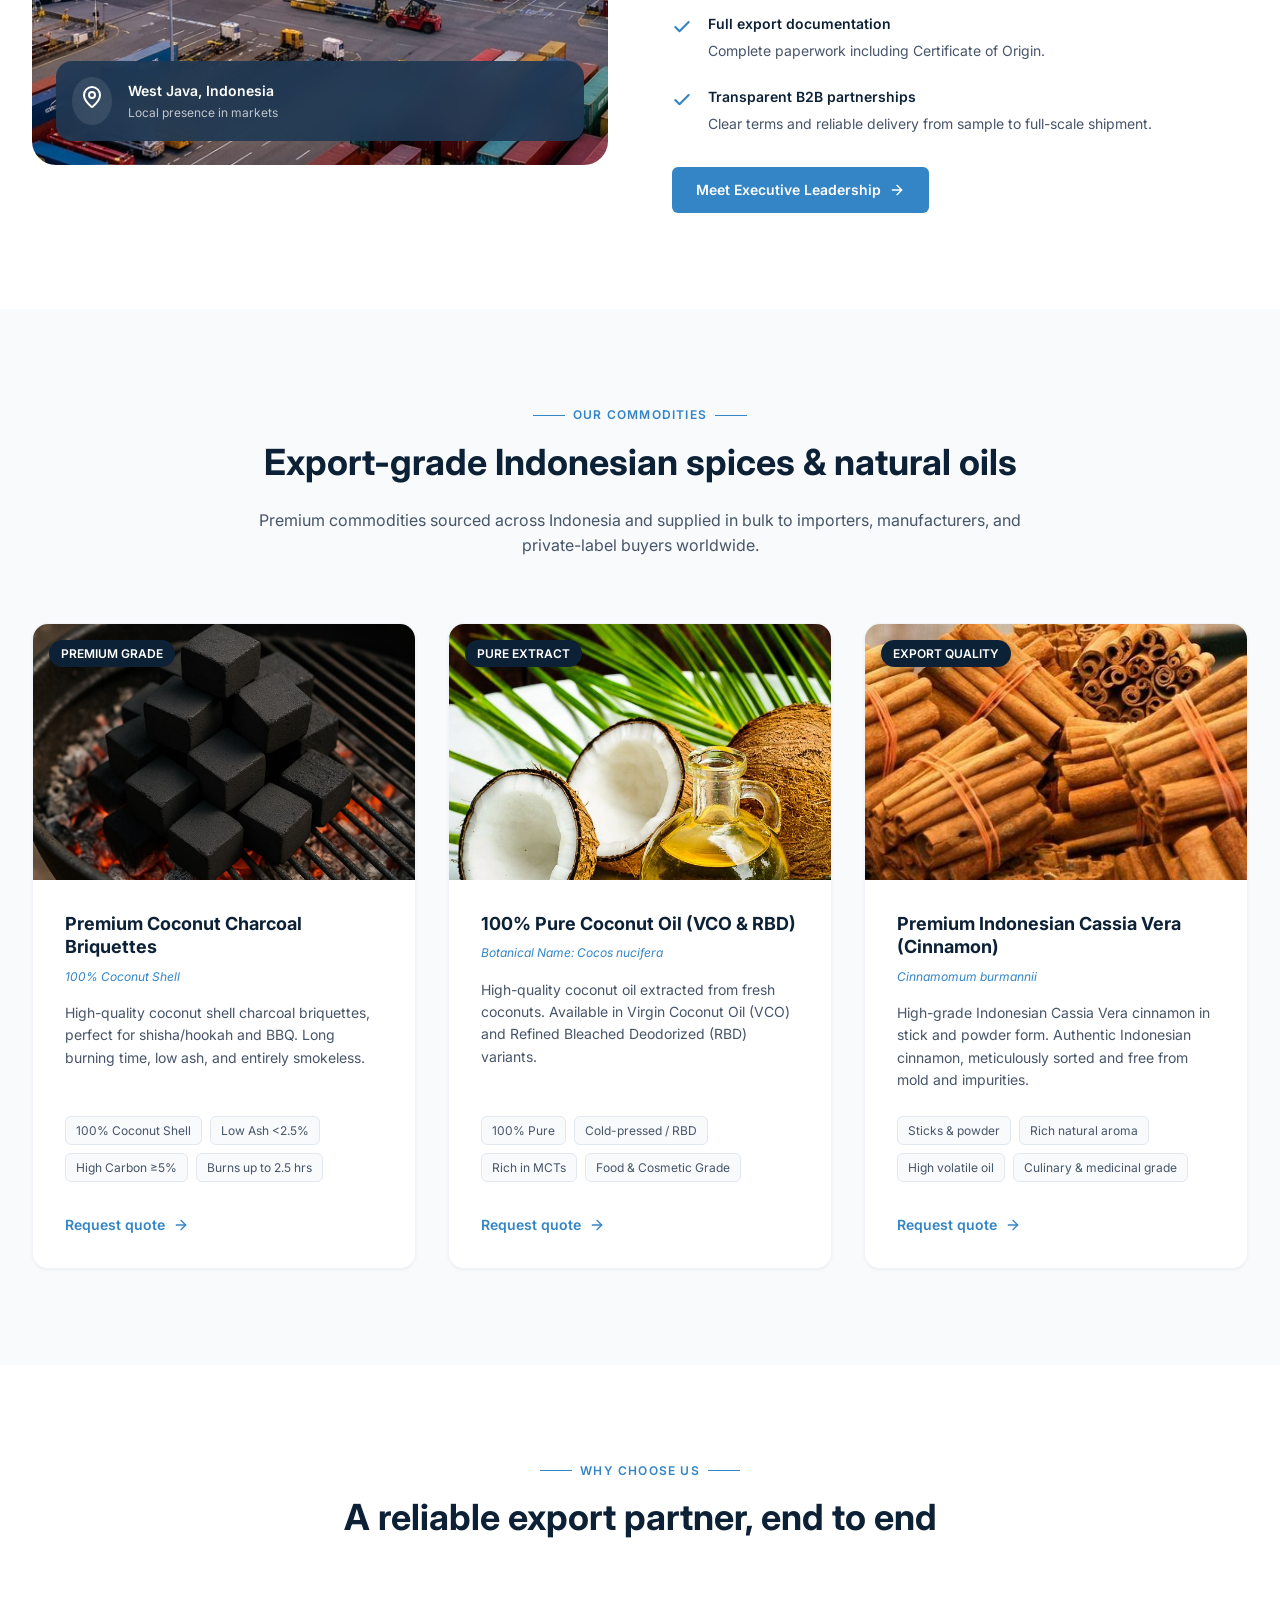
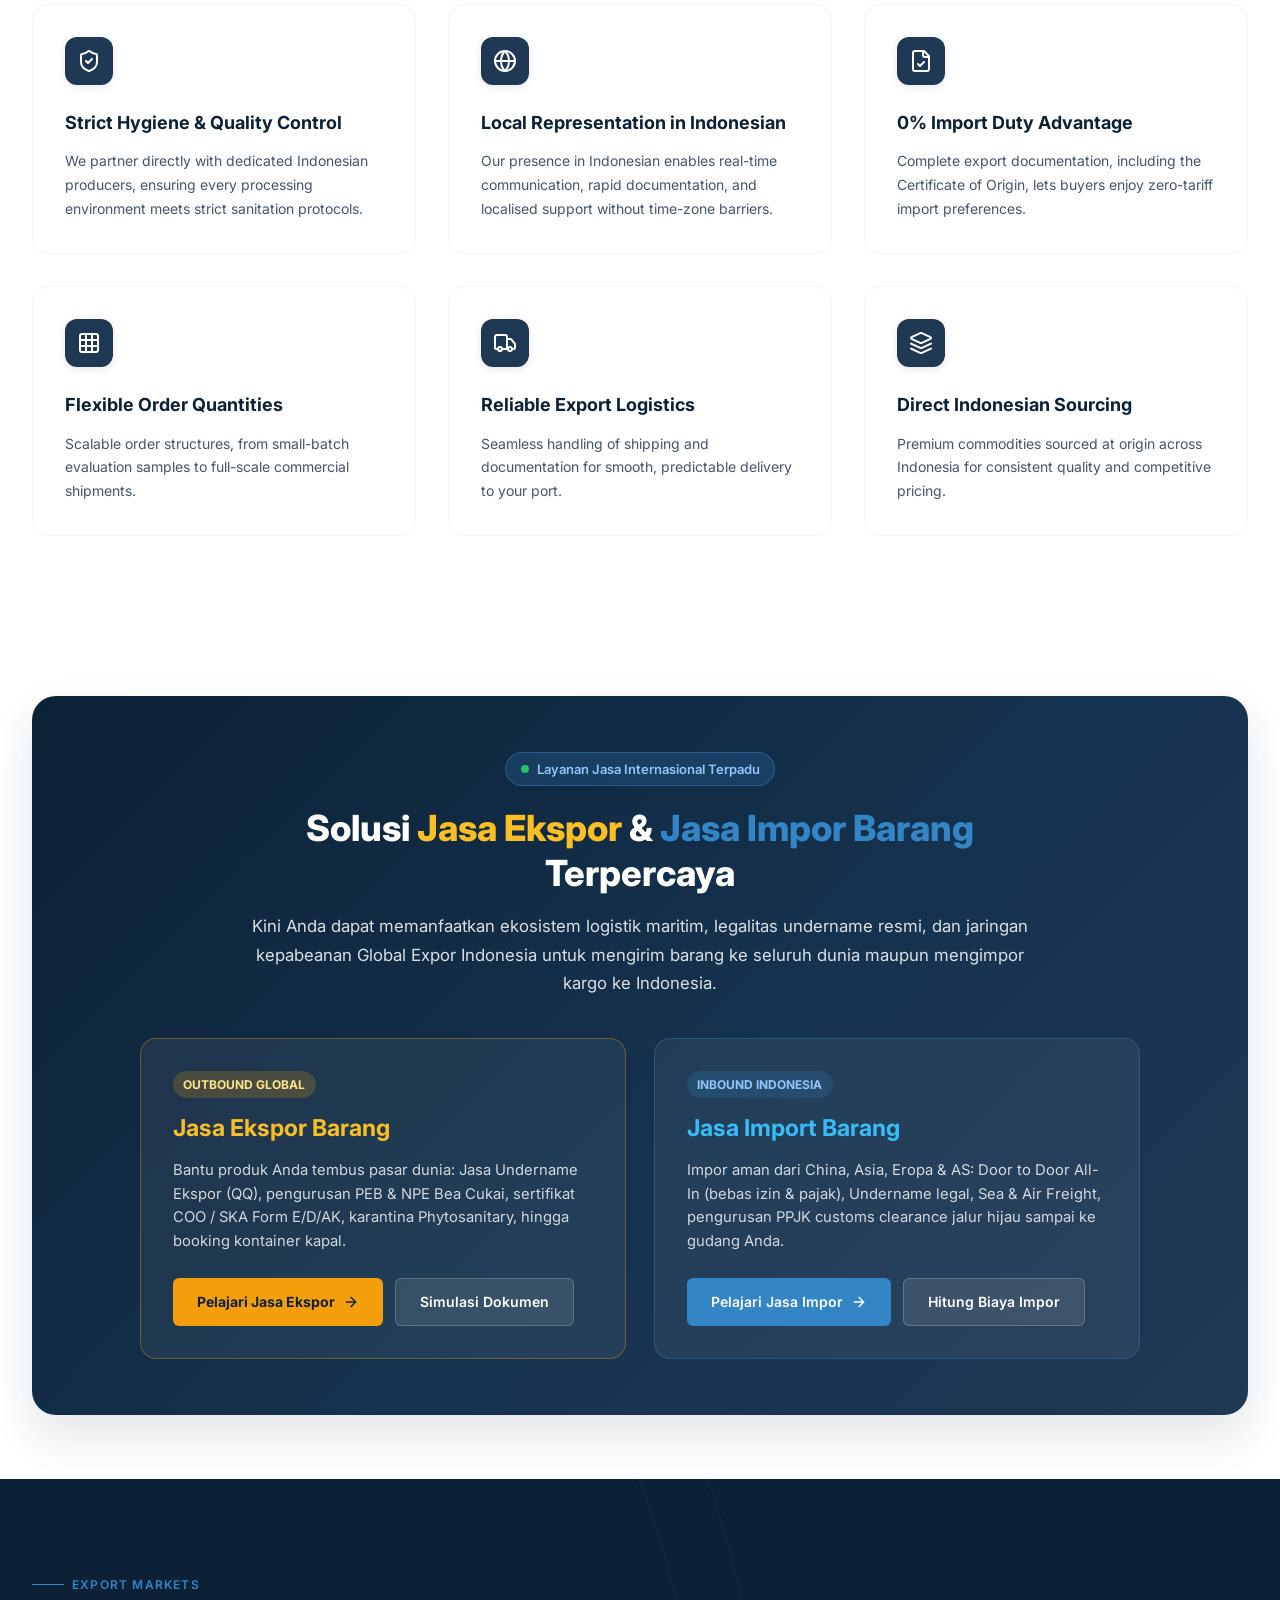
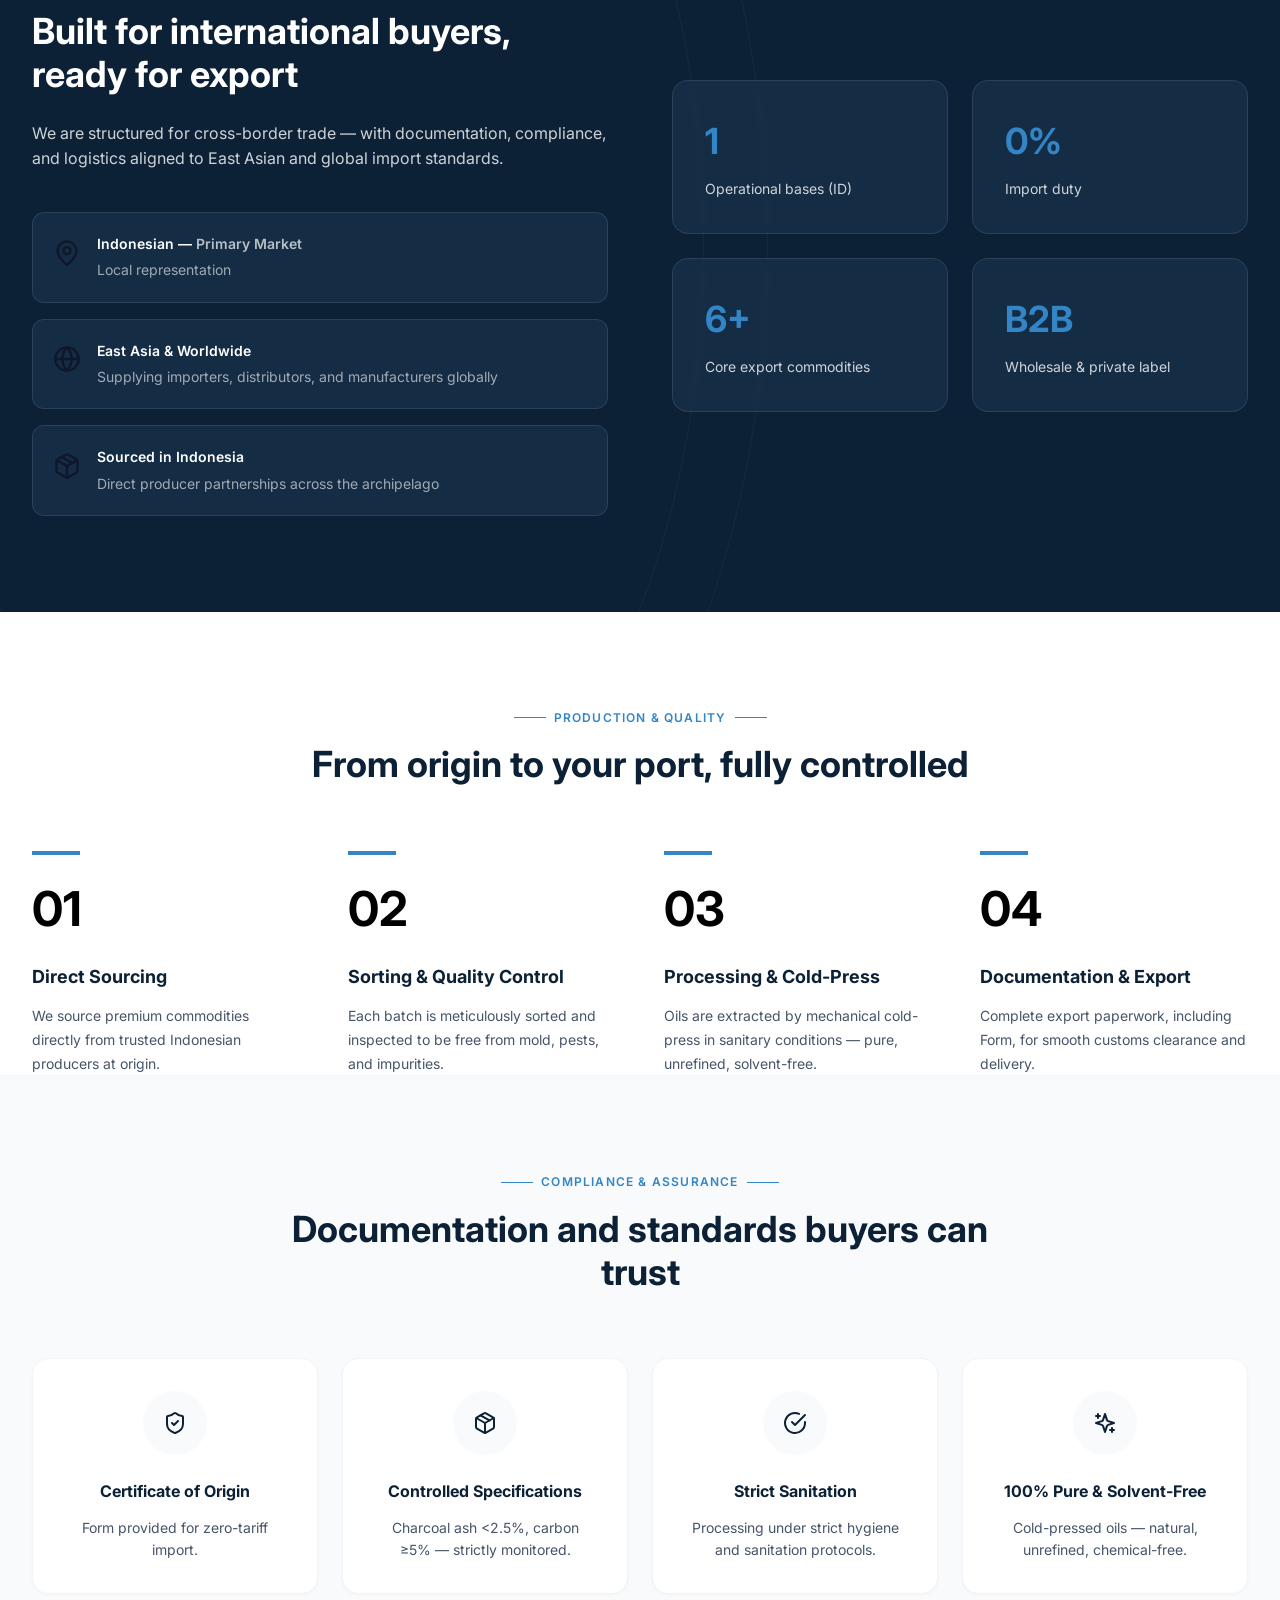
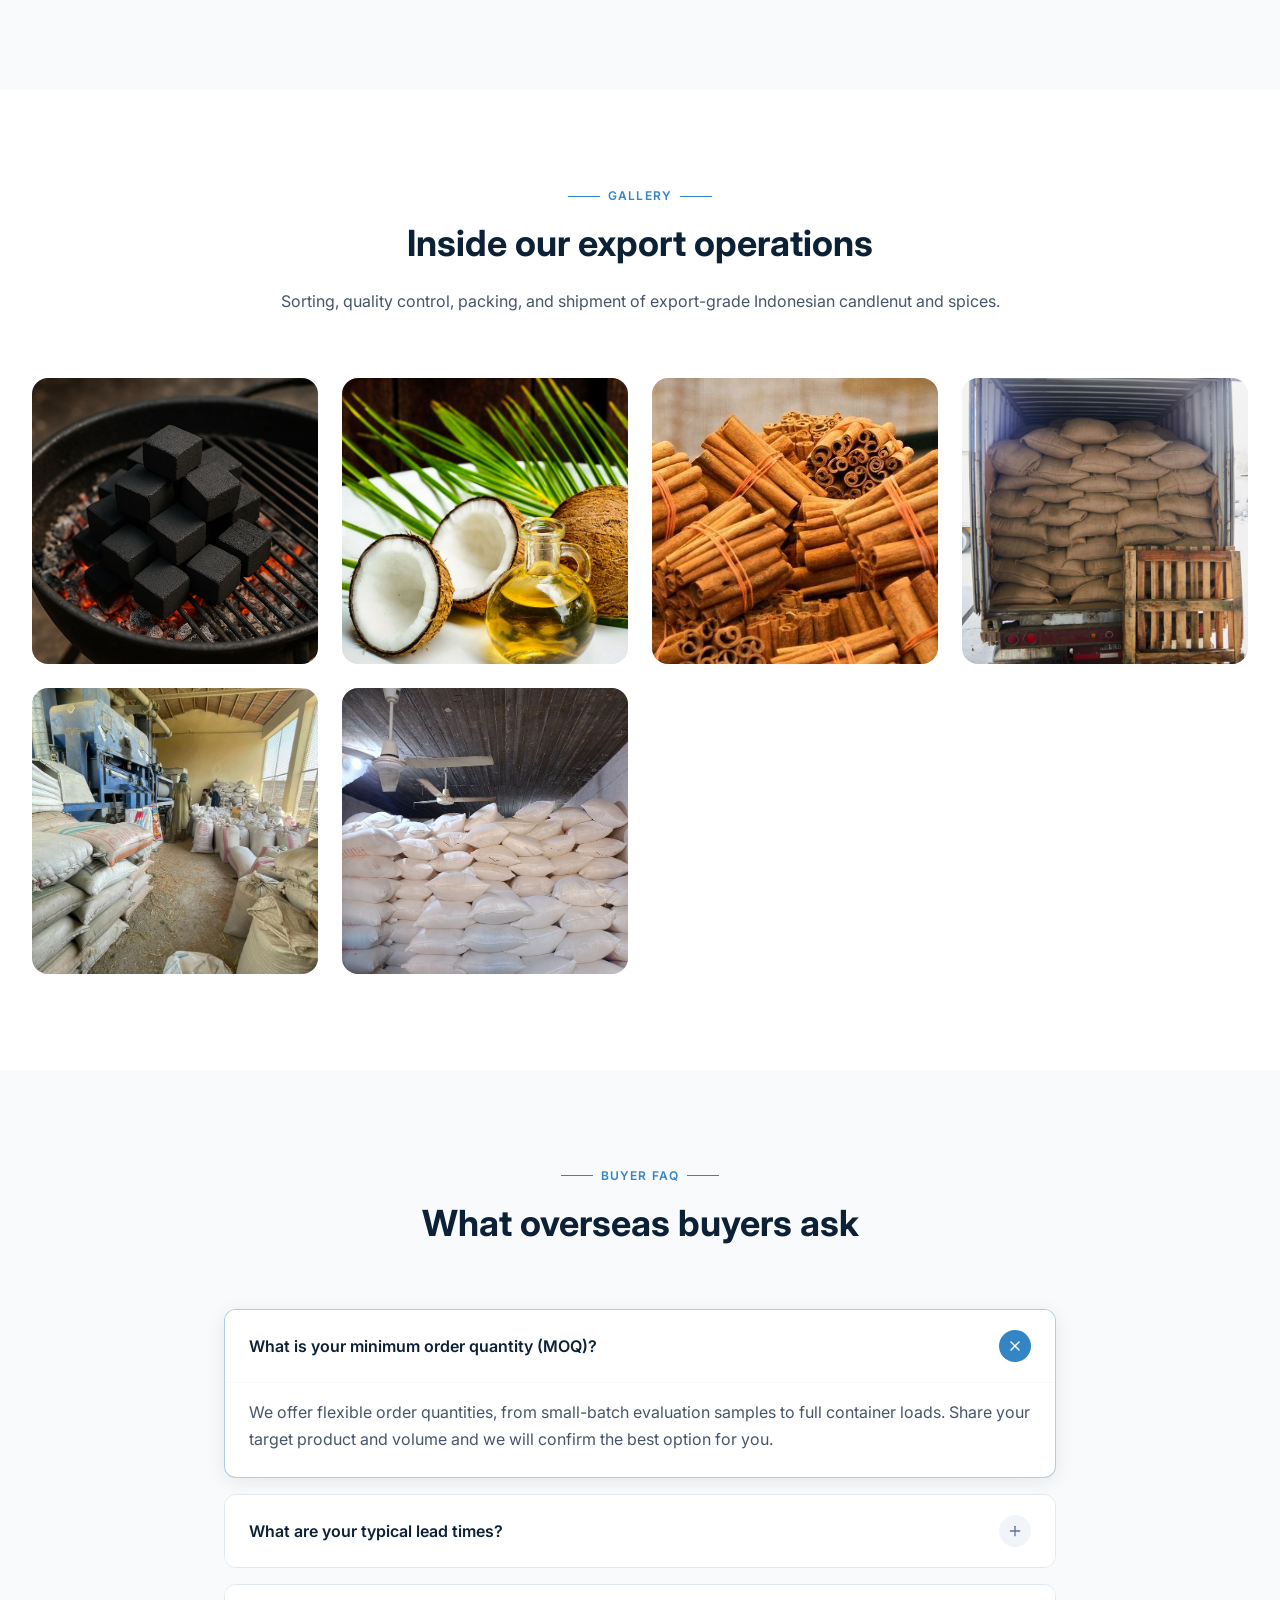
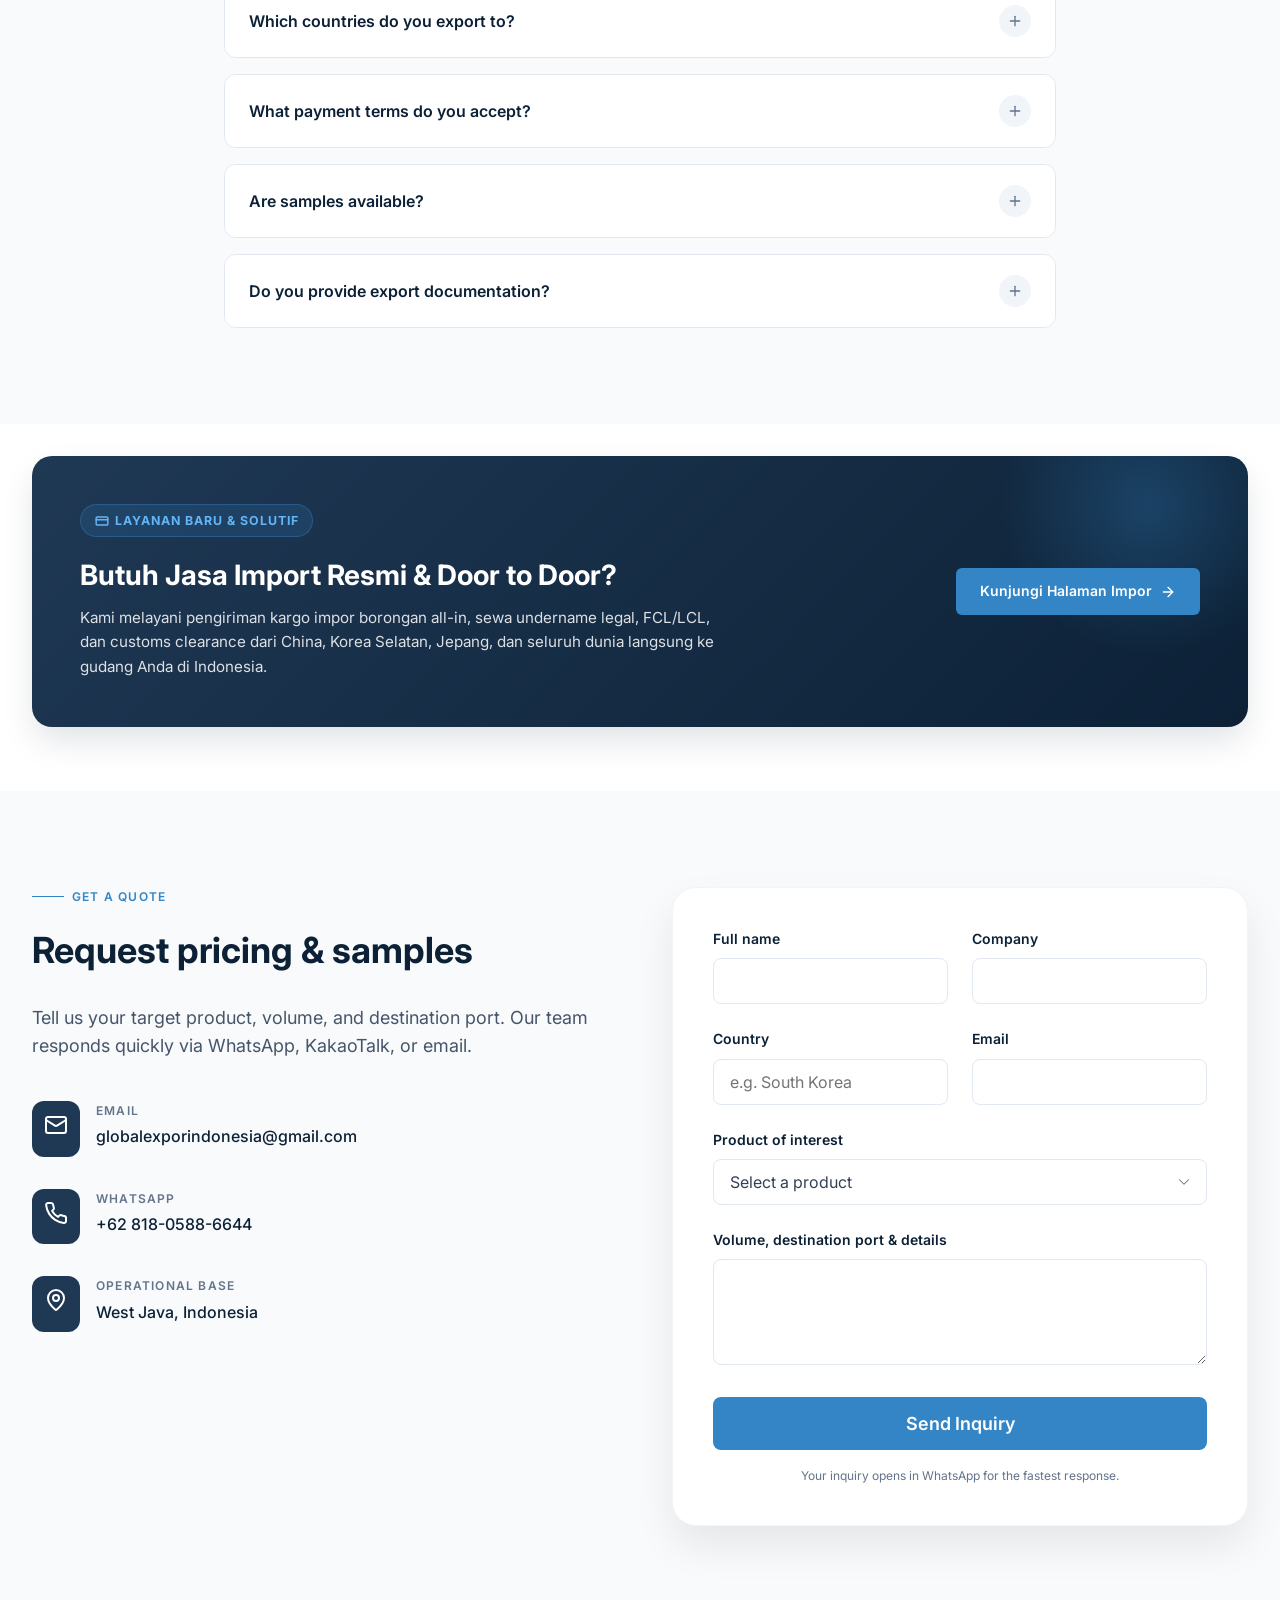
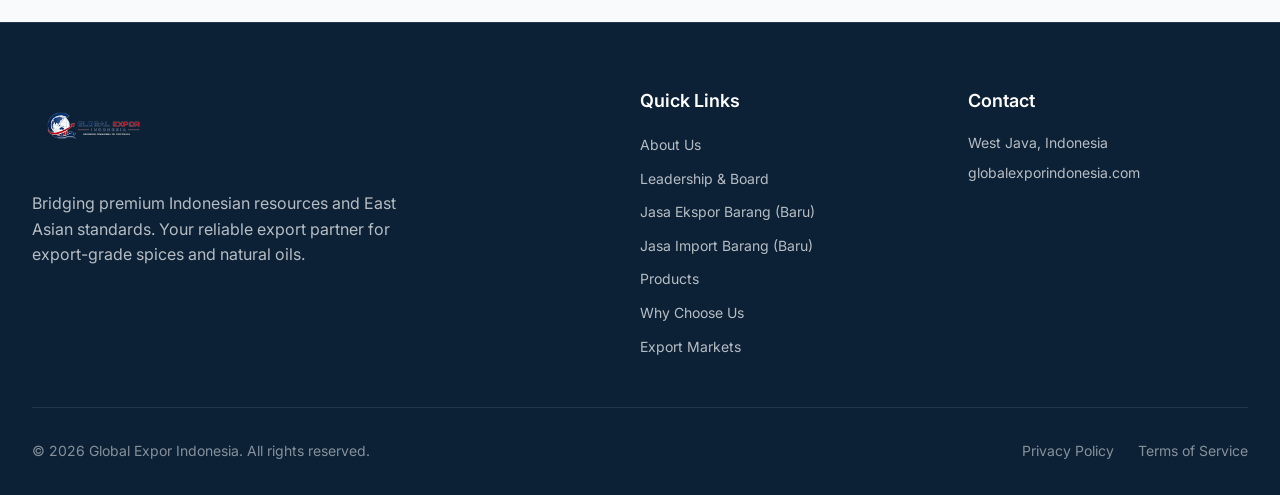
==== commit 49e5dc9c: "Fix: use HTML entities for special chars, fix checkmark icons in about section" ====
--- a/index.html
+++ b/index.html
@@ -84,7 +84,7 @@
                     </h1>
 
                     <p class="hero-description">
-                        Global Expor Indonesia sources, quality-assures, and supplies export-grade Indonesian commodities — coconut charcoal briquettes, pure coconut oils, and Cassia Vera cinnamon — to importers, manufacturers, and distributors across Indonesia and Worldwide.
+                        Global Expor Indonesia sources, quality-assures, and supplies export-grade Indonesian commodities &mdash; coconut charcoal briquettes, pure coconut oils, and Cassia Vera cinnamon &mdash; to importers, manufacturers, and distributors across Indonesia and Worldwide.
                     </p>
 
                     <div class="hero-buttons">
@@ -106,7 +106,7 @@
                                 <div class="stat-label">Low Ash (Charcoal)</div>
                             </div>
                             <div>
-                                <div class="stat-value">≥5%</div>
+                                <div class="stat-value">&ge;5%</div>
                                 <div class="stat-label">High Carbon</div>
                             </div>
                             <div>
@@ -189,13 +189,13 @@
                         Global Expor Indonesia is an international trading and export-enabling enterprise based in Indonesia. We specialise in sourcing, quality-assuring, and supplying premium-grade Indonesian agricultural commodities and natural derivatives to international markets.
                     </p>
                     <p class="text-slate">
-                        With a local presence in Indonesia, we bridge the gap between rich Indonesian natural resources and strict East Asian industrial standards — ensuring seamless logistics, full regulatory compliance, and transparent business-to-business partnerships.
+                        With a local presence in Indonesia, we bridge the gap between rich Indonesian natural resources and strict East Asian industrial standards &mdash; ensuring seamless logistics, full regulatory compliance, and transparent business-to-business partnerships.
                     </p>
 
                     <div class="about-features">
                         <div class="about-feature-item">
                             <div class="check-icon">
-                                <svg xmlns="http://www.w3.org/2000/svg" width="20" height="20" viewBox="0 0 24 24" fill="#3385C6" stroke="#3385C6" stroke-width="2" stroke-linecap="round" stroke-linejoin="round"><path d="M22 11.08V12a10 10 0 1 1-5.93-9.14"/><path d="m9 11 3 3L22 4"/></svg>
+                                <svg xmlns="http://www.w3.org/2000/svg" width="20" height="20" viewBox="0 0 24 24" fill="none" stroke="#3385C6" stroke-width="2.5" stroke-linecap="round" stroke-linejoin="round"><path d="M20 6 9 17l-5-5"/></svg>
                             </div>
                             <div>
                                 <h4>Direct producer partnerships</h4>
@@ -204,7 +204,7 @@
                         </div>
                         <div class="about-feature-item">
                             <div class="check-icon">
-                                <svg xmlns="http://www.w3.org/2000/svg" width="20" height="20" viewBox="0 0 24 24" fill="#3385C6" stroke="#3385C6" stroke-width="2" stroke-linecap="round" stroke-linejoin="round"><path d="M22 11.08V12a10 10 0 1 1-5.93-9.14"/><path d="m9 11 3 3L22 4"/></svg>
+                                <svg xmlns="http://www.w3.org/2000/svg" width="20" height="20" viewBox="0 0 24 24" fill="none" stroke="#3385C6" stroke-width="2.5" stroke-linecap="round" stroke-linejoin="round"><path d="M20 6 9 17l-5-5"/></svg>
                             </div>
                             <div>
                                 <h4>Local Indonesian representation</h4>
@@ -213,7 +213,7 @@
                         </div>
                         <div class="about-feature-item">
                             <div class="check-icon">
-                                <svg xmlns="http://www.w3.org/2000/svg" width="20" height="20" viewBox="0 0 24 24" fill="#3385C6" stroke="#3385C6" stroke-width="2" stroke-linecap="round" stroke-linejoin="round"><path d="M22 11.08V12a10 10 0 1 1-5.93-9.14"/><path d="m9 11 3 3L22 4"/></svg>
+                                <svg xmlns="http://www.w3.org/2000/svg" width="20" height="20" viewBox="0 0 24 24" fill="none" stroke="#3385C6" stroke-width="2.5" stroke-linecap="round" stroke-linejoin="round"><path d="M20 6 9 17l-5-5"/></svg>
                             </div>
                             <div>
                                 <h4>Full export documentation</h4>
@@ -222,7 +222,7 @@
                         </div>
                         <div class="about-feature-item">
                             <div class="check-icon">
-                                <svg xmlns="http://www.w3.org/2000/svg" width="20" height="20" viewBox="0 0 24 24" fill="#3385C6" stroke="#3385C6" stroke-width="2" stroke-linecap="round" stroke-linejoin="round"><path d="M22 11.08V12a10 10 0 1 1-5.93-9.14"/><path d="m9 11 3 3L22 4"/></svg>
+                                <svg xmlns="http://www.w3.org/2000/svg" width="20" height="20" viewBox="0 0 24 24" fill="none" stroke="#3385C6" stroke-width="2.5" stroke-linecap="round" stroke-linejoin="round"><path d="M20 6 9 17l-5-5"/></svg>
                             </div>
                             <div>
                                 <h4>Transparent B2B partnerships</h4>
@@ -276,7 +276,7 @@
                         <div class="product-specs">
                             <span class="spec-tag">100% Coconut Shell</span>
                             <span class="spec-tag">Low Ash &lt;2.5%</span>
-                            <span class="spec-tag">High Carbon ≥5%</span>
+                            <span class="spec-tag">High Carbon &ge;5%</span>
                             <span class="spec-tag">Burns up to 2.5 hrs</span>
                         </div>
                         <a href="#contact" class="product-link">
@@ -478,14 +478,14 @@
                     <h2 class="text-white">Built for international buyers, ready for export</h2>
 
                     <p class="text-white-80">
-                        We are structured for cross-border trade — with documentation, compliance, and logistics aligned to East Asian and global import standards.
+                        We are structured for cross-border trade &mdash; with documentation, compliance, and logistics aligned to East Asian and global import standards.
                     </p>
 
                     <div class="market-items">
                         <div class="market-item">
                             <div class="market-emoji"><svg xmlns="http://www.w3.org/2000/svg" width="28" height="28" viewBox="0 0 24 24" fill="none" stroke="currentColor" stroke-width="2" stroke-linecap="round" stroke-linejoin="round"><path d="M20 10c0 4.993-5.539 10.193-7.399 11.799a1 1 0 0 1-1.202 0C9.539 20.193 4 14.993 4 10a8 8 0 0 1 16 0"/><circle cx="12" cy="10" r="3"/></svg></div>
                             <div>
-                                <h4><span class="text-white">Indonesian</span> — <span class="text-white-70">Primary Market</span></h4>
+                                <h4><span class="text-white">Indonesian</span> &mdash; <span class="text-white-70">Primary Market</span></h4>
                                 <p>Local representation</p>
                             </div>
                         </div>
@@ -561,7 +561,7 @@
                         <div class="process-bar"></div>
                         <div class="process-num">03</div>
                         <h3>Processing & Cold-Press</h3>
-                        <p>Oils are extracted by mechanical cold-press in sanitary conditions — pure, unrefined, solvent-free.</p>
+                        <p>Oils are extracted by mechanical cold-press in sanitary conditions &mdash; pure, unrefined, solvent-free.</p>
                     </div>
                     <div class="process-step fade-in-up" style="transition-delay: 0.3s;">
                         <div class="process-bar"></div>
@@ -598,7 +598,7 @@
                             <svg xmlns="http://www.w3.org/2000/svg" width="24" height="24" viewBox="0 0 24 24" fill="none" stroke="currentColor" stroke-width="2" stroke-linecap="round" stroke-linejoin="round"><path d="m7.5 4.27 9 5.15"/><path d="M21 8a2 2 0 0 0-1-1.73l-7-4a2 2 0 0 0-2 0l-7 4A2 2 0 0 0 3 8v8a2 2 0 0 0 1 1.73l7 4a2 2 0 0 0 2 0l7-4A2 2 0 0 0 21 16Z"/><path d="m3.3 7 8.7 5 8.7-5"/><path d="M12 22V12"/></svg>
                         </div>
                         <h3>Controlled Specifications</h3>
-                        <p>Charcoal ash &lt;2.5%, carbon ≥5% — strictly monitored.</p>
+                        <p>Charcoal ash &lt;2.5%, carbon &ge;5% &mdash; strictly monitored.</p>
                     </div>
                     <div class="assurance-card fade-in-up" style="transition-delay: 0.2s;">
                         <div class="assurance-icon">
@@ -612,7 +612,7 @@
                             <svg xmlns="http://www.w3.org/2000/svg" width="24" height="24" viewBox="0 0 24 24" fill="none" stroke="currentColor" stroke-width="2" stroke-linecap="round" stroke-linejoin="round"><path d="m12 3-1.912 5.813a2 2 0 0 1-1.275 1.275L3 12l5.813 1.912a2 2 0 0 1 1.275 1.275L12 21l1.912-5.813a2 2 0 0 1 1.275-1.275L21 12l-5.813-1.912a2 2 0 0 1-1.275-1.275L12 3Z"/><path d="M5 3v4"/><path d="M19 17v4"/><path d="M3 5h4"/><path d="M17 19h4"/></svg>
                         </div>
                         <h3>100% Pure & Solvent-Free</h3>
-                        <p>Cold-pressed oils — natural, unrefined, chemical-free.</p>
+                        <p>Cold-pressed oils &mdash; natural, unrefined, chemical-free.</p>
                     </div>
                 </div>
             </div>
